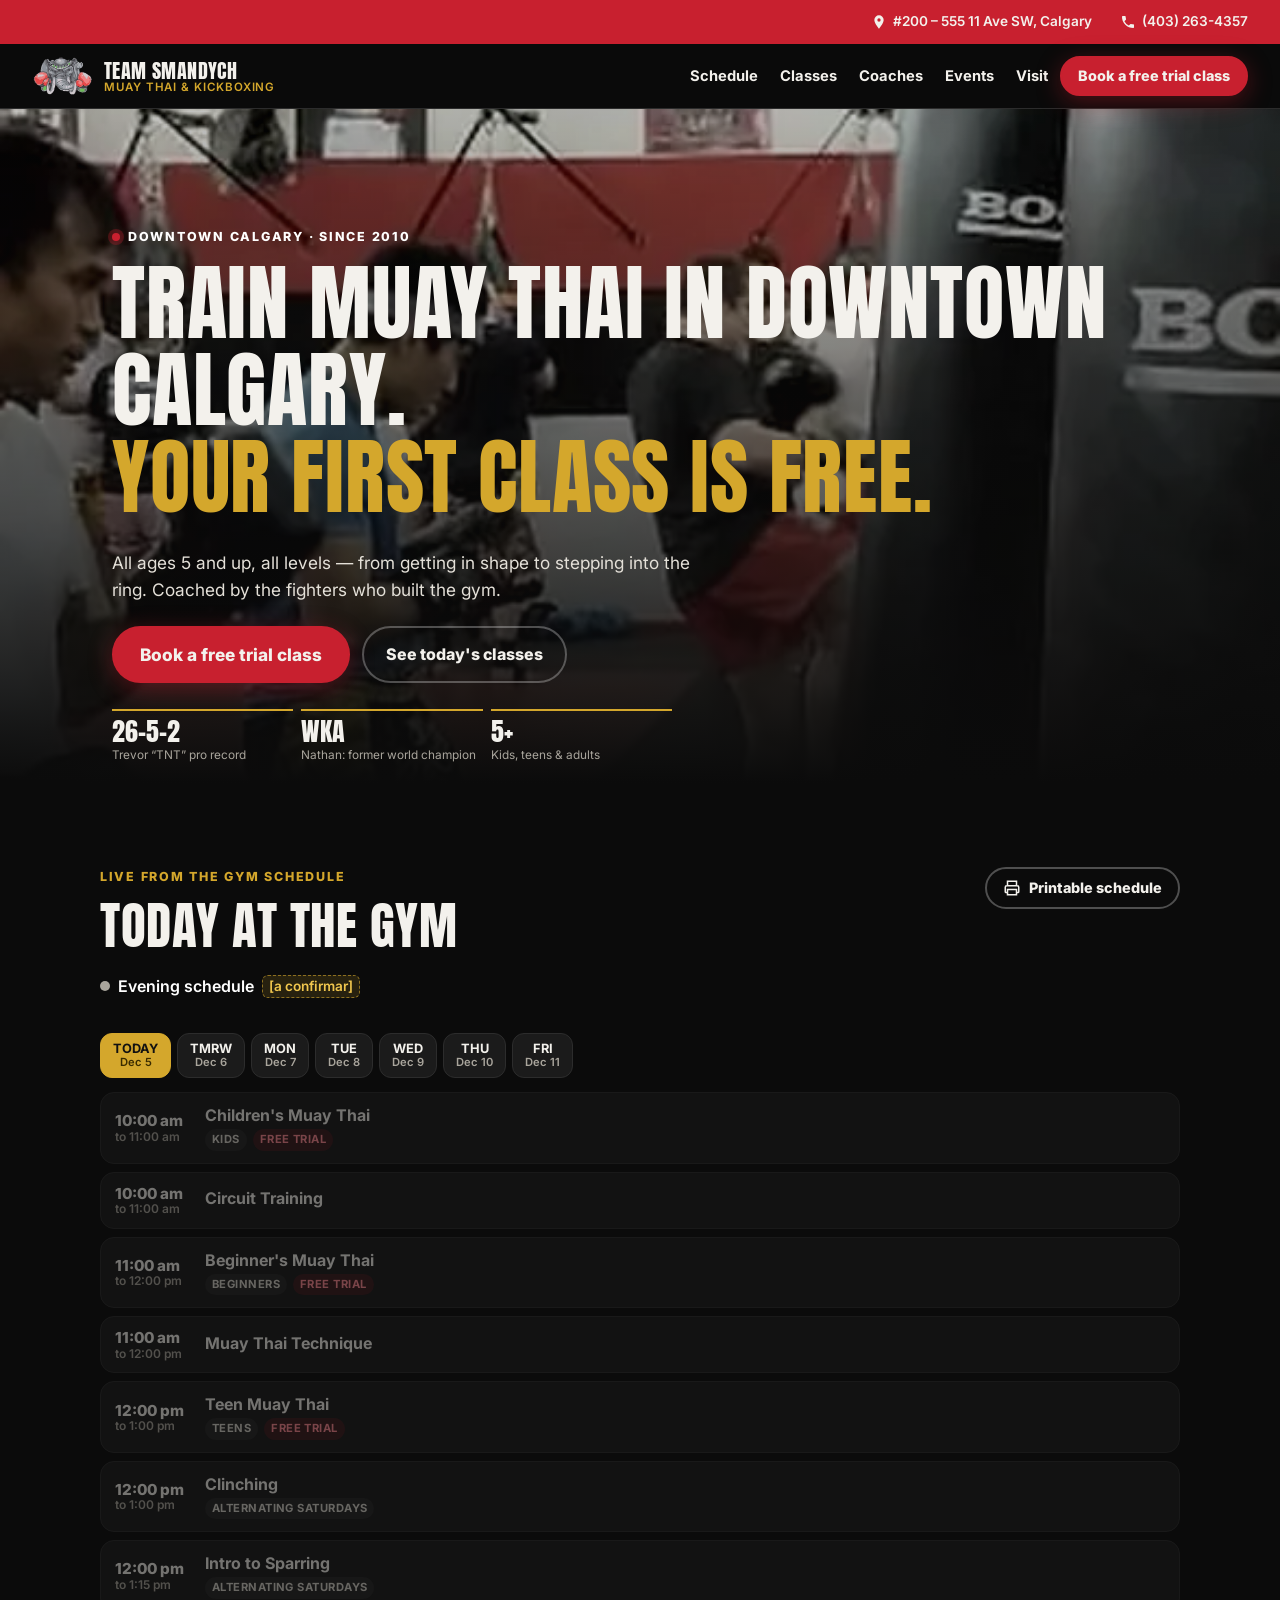
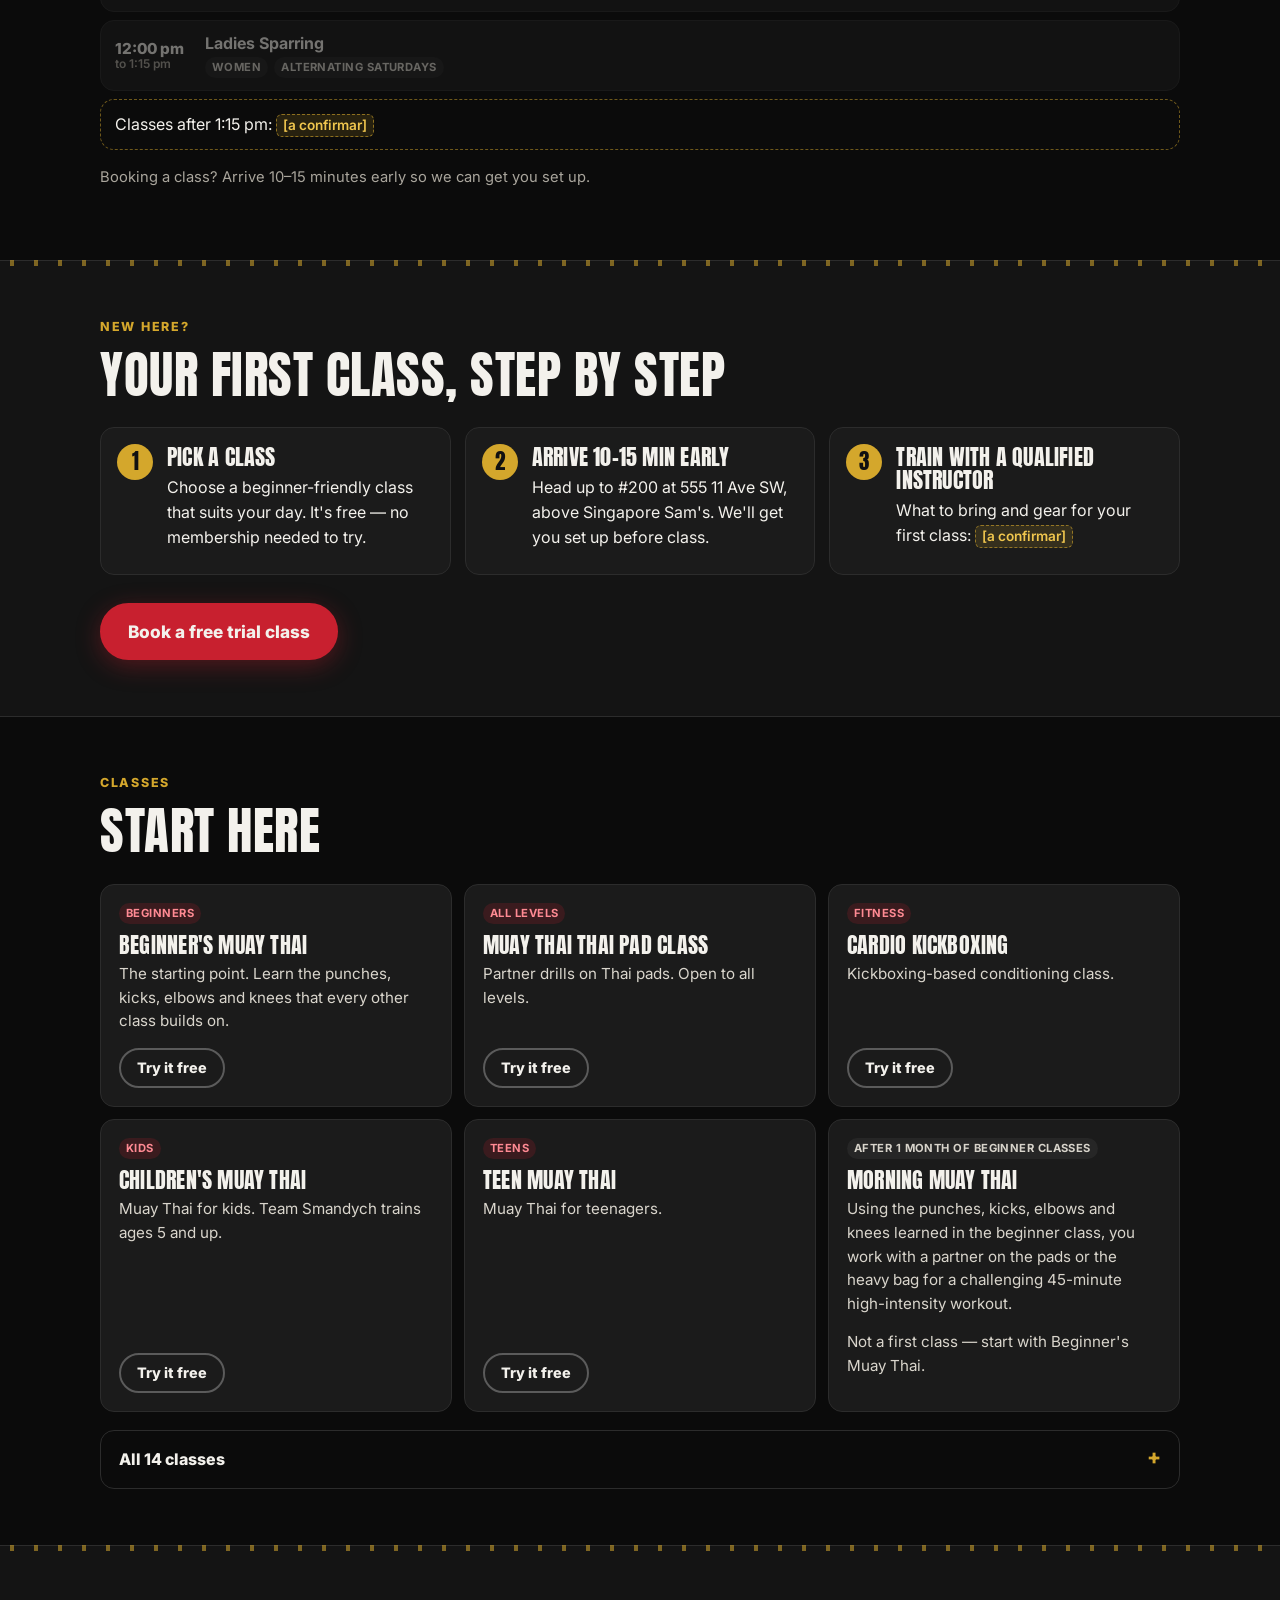
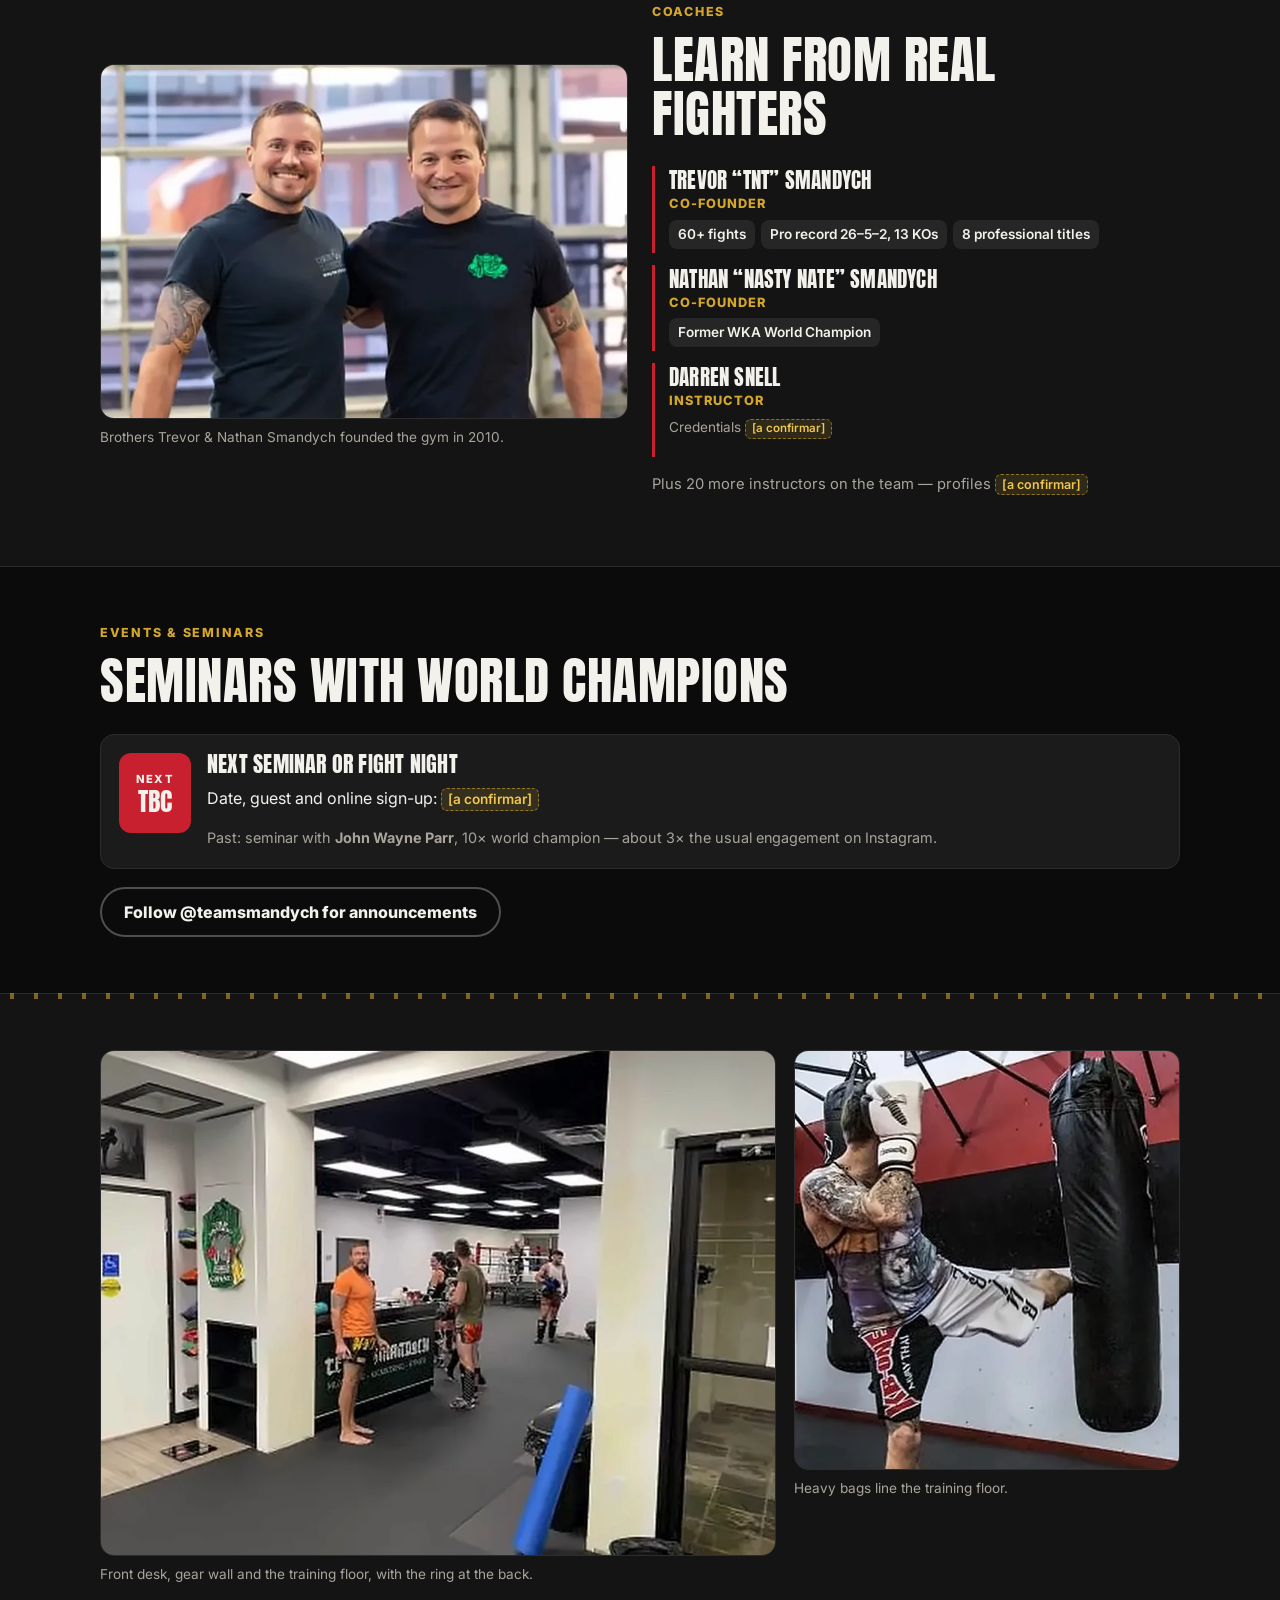
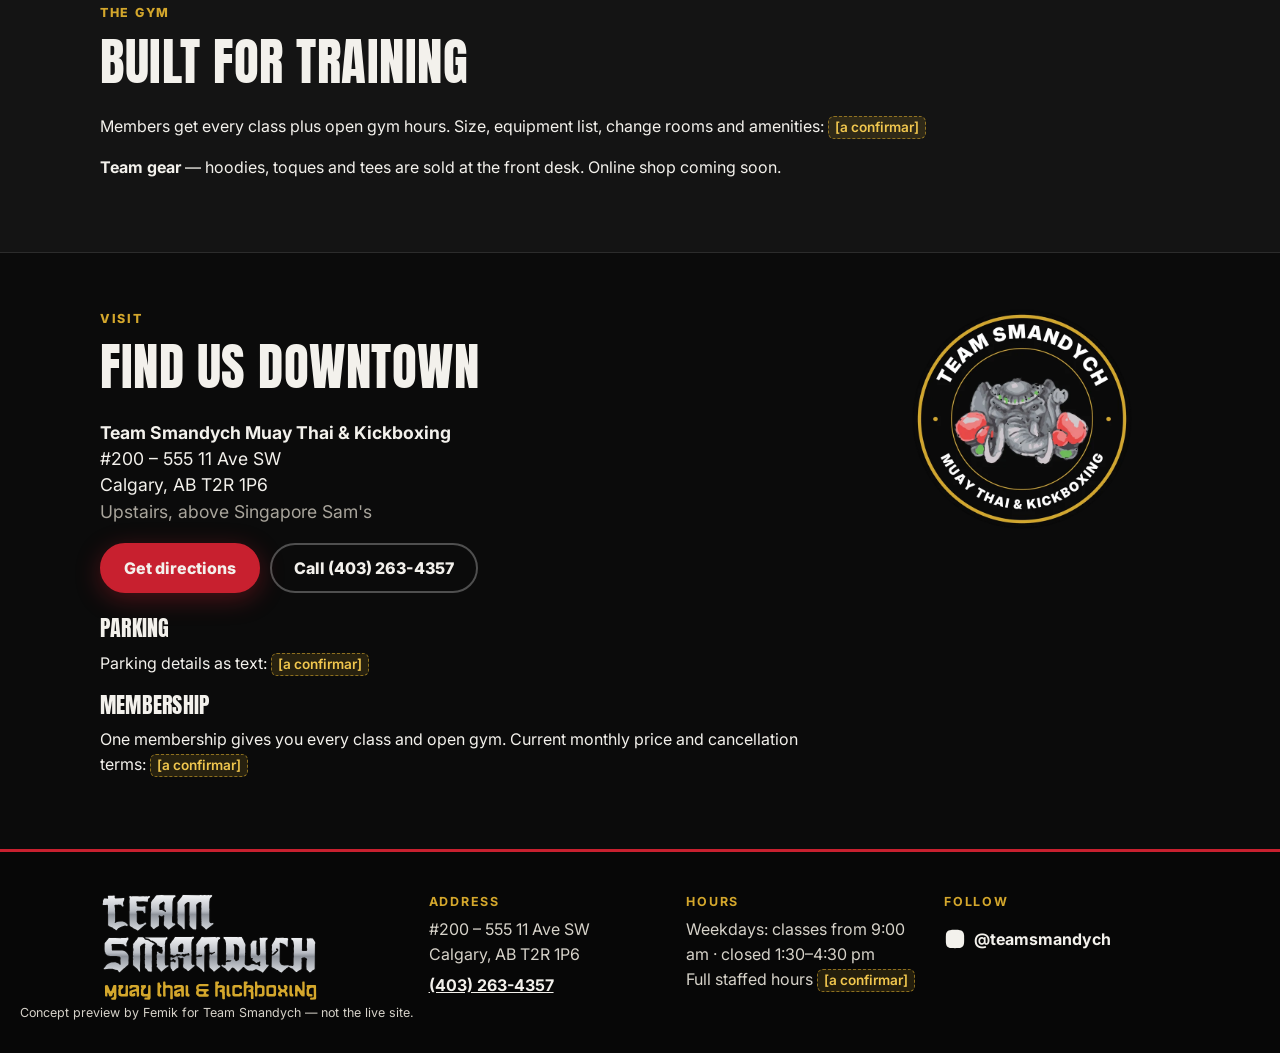
==== index.html @ 584400e5 "Homepage preview: free-trial booking, live today/week schedule, printable week, brand kit Co-Authore" ====
<!DOCTYPE html>
<html lang="en">
<head>
  <meta charset="utf-8">
  <meta name="viewport" content="width=device-width, initial-scale=1, viewport-fit=cover">
  <title>Team Smandych Muay Thai &amp; Kickboxing · Downtown Calgary · Free trial class</title>
  <meta name="description" content="Muay Thai and kickboxing in downtown Calgary since 2010. All ages 5+ and all levels. Book a free trial class.">
  <!-- Concept preview by Femik — keep out of search results until the gym approves it -->
  <meta name="robots" content="noindex, nofollow">
  <meta name="theme-color" content="#0b0b0b">
  <link rel="icon" href="favicon.ico" sizes="any">
  <link rel="icon" type="image/png" sizes="32x32" href="assets/img/favicon-32.png">
  <link rel="apple-touch-icon" href="assets/img/apple-touch-icon.png">
  <link rel="preconnect" href="https://fonts.googleapis.com">
  <link rel="preconnect" href="https://fonts.gstatic.com" crossorigin>
  <link href="https://fonts.googleapis.com/css2?family=Anton&family=Inter:wght@400;600;800&display=swap" rel="stylesheet">
  <link rel="stylesheet" href="assets/css/styles.css">
</head>
<body>
  <a class="skip" href="#main">Skip to content</a>

  <!-- Contact strip: address + tap-to-call on every page -->
  <div class="strip">
    <a class="strip__item" id="stripAddress" href="#" target="_blank" rel="noopener">
      <svg aria-hidden="true" viewBox="0 0 24 24"><path d="M12 2a7 7 0 0 0-7 7c0 5 7 13 7 13s7-8 7-13a7 7 0 0 0-7-7zm0 9.5A2.5 2.5 0 1 1 12 6.5a2.5 2.5 0 0 1 0 5z"/></svg>
      <span>#200 – 555 11 Ave SW, Calgary</span>
    </a>
    <a class="strip__item strip__phone" data-tel href="tel:+14032634357">
      <svg aria-hidden="true" viewBox="0 0 24 24"><path d="M6.6 10.8a15.1 15.1 0 0 0 6.6 6.6l2.2-2.2a1 1 0 0 1 1-.25 11.4 11.4 0 0 0 3.6.57 1 1 0 0 1 1 1V20a1 1 0 0 1-1 1A17 17 0 0 1 3 4a1 1 0 0 1 1-1h3.5a1 1 0 0 1 1 1c0 1.25.2 2.45.57 3.57a1 1 0 0 1-.25 1z"/></svg>
      <span>(403) 263-4357</span>
    </a>
  </div>

  <header class="header" id="top">
    <a class="brand" href="#top" aria-label="Team Smandych home">
      <img src="assets/img/emblem.webp" width="120" height="85" alt="">
      <span class="brand__text"><b>Team Smandych</b><small>Muay Thai &amp; Kickboxing</small></span>
    </a>
    <nav class="nav" aria-label="Main">
      <a href="#today">Schedule</a>
      <a href="#classes">Classes</a>
      <a href="#coaches">Coaches</a>
      <a href="#events">Events</a>
      <a href="#visit">Visit</a>
    </nav>
    <button class="btn btn--red btn--sm header__cta" type="button" data-book>Book a free trial class</button>
  </header>

  <main id="main">
    <!-- HERO -->
    <section class="hero">
      <img class="hero__bg" src="assets/img/class-bag-work.webp" alt="" aria-hidden="true">
      <div class="hero__inner">
        <p class="eyebrow"><span class="dot"></span> Downtown Calgary · Since 2010</p>
        <h1>Train Muay Thai in downtown Calgary.<br><em>Your first class is free.</em></h1>
        <p class="hero__lead">All ages 5 and up, all levels — from getting in shape to stepping into the ring.
          Coached by the fighters who built the gym.</p>
        <div class="hero__ctas">
          <button class="btn btn--red btn--lg" type="button" data-book>Book a free trial class</button>
          <a class="btn btn--ghost" href="#today">See today's classes</a>
        </div>
        <ul class="proof">
          <li><b>26–5–2</b><span>Trevor “TNT” pro record</span></li>
          <li><b>WKA</b><span>Nathan: former world champion</span></li>
          <li><b>5+</b><span>Kids, teens &amp; adults</span></li>
        </ul>
      </div>
    </section>

    <!-- TODAY / WEEK SCHEDULE -->
    <section class="section" id="today" aria-labelledby="todayTitle">
      <div class="wrap">
        <div class="sched__head">
          <div>
            <p class="eyebrow eyebrow--gold">Live from the gym schedule</p>
            <h2 id="todayTitle">Today at the gym</h2>
            <p class="status" id="gymStatus" aria-live="polite"></p>
          </div>
          <button class="btn btn--ghost btn--sm print-btn" type="button" id="printBtn">
            <svg aria-hidden="true" viewBox="0 0 24 24"><path d="M6 9V3h12v6M6 18H4a1 1 0 0 1-1-1v-6a2 2 0 0 1 2-2h14a2 2 0 0 1 2 2v6a1 1 0 0 1-1 1h-2M6 14h12v7H6z" fill="none" stroke="currentColor" stroke-width="2"/></svg>
            Printable schedule
          </button>
        </div>

        <div class="tabs" role="tablist" aria-label="Day" id="dayTabs"></div>
        <ol class="slots" id="slots" aria-live="polite"></ol>
        <p class="note">Booking a class? Arrive 10–15 minutes early so we can get you set up.</p>
      </div>
    </section>

    <!-- FIRST CLASS -->
    <section class="section section--dark" id="first-class" aria-labelledby="fcTitle">
      <div class="wrap">
        <p class="eyebrow eyebrow--gold">New here?</p>
        <h2 id="fcTitle">Your first class, step by step</h2>
        <ol class="steps">
          <li><span class="steps__n">1</span><h3>Pick a class</h3>
            <p>Choose a beginner-friendly class that suits your day. It's free — no membership needed to try.</p></li>
          <li><span class="steps__n">2</span><h3>Arrive 10–15 min early</h3>
            <p>Head up to #200 at 555 11 Ave SW, above Singapore Sam's. We'll get you set up before class.</p></li>
          <li><span class="steps__n">3</span><h3>Train with a qualified instructor</h3>
            <p>What to bring and gear for your first class: <span class="tbc">[a confirmar]</span></p></li>
        </ol>
        <button class="btn btn--red btn--lg" type="button" data-book>Book a free trial class</button>
      </div>
    </section>

    <!-- CLASSES -->
    <section class="section" id="classes" aria-labelledby="clTitle">
      <div class="wrap">
        <p class="eyebrow eyebrow--gold">Classes</p>
        <h2 id="clTitle">Start here</h2>
        <div class="cards" id="startCards"></div>
        <details class="all-classes">
          <summary>All 14 classes</summary>
          <ul id="allClasses"></ul>
          <p class="note">Full description for each class — who it's for, level, what to bring and who teaches it: <span class="tbc">[a confirmar]</span></p>
        </details>
      </div>
    </section>

    <!-- COACHES -->
    <section class="section section--dark" id="coaches" aria-labelledby="coTitle">
      <div class="wrap coaches">
        <figure class="coaches__photo">
          <img src="assets/img/owners-trevor-nathan.webp" width="888" height="596" loading="lazy"
               alt="Trevor and Nathan Smandych, founders of Team Smandych, at the gym">
          <figcaption>Brothers Trevor &amp; Nathan Smandych founded the gym in 2010.</figcaption>
        </figure>
        <div>
          <p class="eyebrow eyebrow--gold">Coaches</p>
          <h2 id="coTitle">Learn from real fighters</h2>
          <div id="coachList" class="coach-list"></div>
          <p class="note">Plus 20 more instructors on the team — profiles <span class="tbc">[a confirmar]</span></p>
        </div>
      </div>
    </section>

    <!-- EVENTS -->
    <section class="section" id="events" aria-labelledby="evTitle">
      <div class="wrap">
        <p class="eyebrow eyebrow--gold">Events &amp; seminars</p>
        <h2 id="evTitle">Seminars with world champions</h2>
        <div class="event">
          <div class="event__date"><span>Next</span><b>TBC</b></div>
          <div>
            <h3>Next seminar or fight night</h3>
            <p>Date, guest and online sign-up: <span class="tbc">[a confirmar]</span></p>
            <p class="event__past">Past: seminar with <b>John Wayne Parr</b>, 10× world champion — about 3× the usual engagement on Instagram.</p>
          </div>
        </div>
        <a class="btn btn--ghost" data-ig href="https://www.instagram.com/teamsmandych/" target="_blank" rel="noopener">Follow @teamsmandych for announcements</a>
      </div>
    </section>

    <!-- FACILITY -->
    <section class="section section--dark" id="facility" aria-labelledby="faTitle">
      <div class="wrap facility">
        <figure>
          <img src="assets/img/facility-front-desk.webp" width="892" height="668" loading="lazy"
               alt="Team Smandych front desk with gym gear on the wall and the training floor and ring behind">
          <figcaption>Front desk, gear wall and the training floor, with the ring at the back.</figcaption>
        </figure>
        <figure>
          <img src="assets/img/class-roundhouse-kick.webp" width="592" height="1016" loading="lazy"
               alt="Fighter throwing a roundhouse kick on a heavy bag">
          <figcaption>Heavy bags line the training floor.</figcaption>
        </figure>
        <div class="facility__text">
          <p class="eyebrow eyebrow--gold">The gym</p>
          <h2 id="faTitle">Built for training</h2>
          <p>Members get every class plus open gym hours. Size, equipment list, change rooms and amenities: <span class="tbc">[a confirmar]</span></p>
          <p><b>Team gear</b> — hoodies, toques and tees are sold at the front desk. Online shop coming soon.</p>
        </div>
      </div>
    </section>

    <!-- VISIT -->
    <section class="section" id="visit" aria-labelledby="viTitle">
      <div class="wrap visit">
        <div>
          <p class="eyebrow eyebrow--gold">Visit</p>
          <h2 id="viTitle">Find us downtown</h2>
          <address>
            <b>Team Smandych Muay Thai &amp; Kickboxing</b><br>
            #200 – 555 11 Ave SW<br>Calgary, AB T2R 1P6<br>
            <span class="muted">Upstairs, above Singapore Sam's</span>
          </address>
          <div class="visit__actions">
            <a class="btn btn--red" id="dirBtn" href="#" target="_blank" rel="noopener">Get directions</a>
            <a class="btn btn--ghost" data-tel href="tel:+14032634357">Call (403) 263-4357</a>
          </div>
          <h3>Parking</h3>
          <p>Parking details as text: <span class="tbc">[a confirmar]</span></p>
          <h3>Membership</h3>
          <p>One membership gives you every class and open gym. Current monthly price and cancellation terms: <span class="tbc">[a confirmar]</span></p>
        </div>
        <img class="visit__badge" src="assets/img/badge.webp" width="300" height="300" loading="lazy" alt="Team Smandych elephant badge">
      </div>
    </section>
  </main>

  <footer class="footer">
    <div class="wrap footer__grid">
      <div>
        <img src="assets/img/wordmark-silver.svg" class="footer__wm" width="300" height="173" alt="Team Smandych Muay Thai & Kickboxing">
      </div>
      <div>
        <h4>Address</h4>
        <p>#200 – 555 11 Ave SW<br>Calgary, AB T2R 1P6</p>
        <a data-tel href="tel:+14032634357">(403) 263-4357</a>
      </div>
      <div>
        <h4>Hours</h4>
        <p id="footHours">Weekdays: classes from 9:00 am · closed 1:30–4:30 pm<br>Full staffed hours <span class="tbc">[a confirmar]</span></p>
      </div>
      <div>
        <h4>Follow</h4>
        <a class="social" data-ig href="https://www.instagram.com/teamsmandych/" target="_blank" rel="noopener" aria-label="Team Smandych on Instagram">
          <svg aria-hidden="true" viewBox="0 0 24 24"><path d="M12 7a5 5 0 1 0 0 10 5 5 0 0 0 0-10zm0 8.2a3.2 3.2 0 1 1 0-6.4 3.2 3.2 0 0 1 0 6.4zM17.3 5.5a1.2 1.2 0 1 0 0 2.4 1.2 1.2 0 0 0 0-2.4zM12 2c-2.7 0-3.1 0-4.1.1-4.4.2-5.7 2.6-5.8 5.8C2 8.9 2 9.3 2 12s0 3.1.1 4.1c.2 3.2 1.5 5.6 5.8 5.8 1 .1 1.4.1 4.1.1s3.1 0 4.1-.1c3.2-.2 5.6-1.5 5.8-5.8.1-1 .1-1.4.1-4.1s0-3.1-.1-4.1c-.2-3.2-1.5-5.6-5.8-5.8C15.1 2 14.7 2 12 2z"/></svg>
          @teamsmandych
        </a>
      </div>
    </div>
    <p class="footer__legal wrap">Concept preview by Femik for Team Smandych — not the live site.</p>
  </footer>

  <!-- Sticky mobile CTA -->
  <div class="dock" id="dock">
    <a class="dock__call" data-tel href="tel:+14032634357" aria-label="Call Team Smandych">
      <svg aria-hidden="true" viewBox="0 0 24 24"><path d="M6.6 10.8a15.1 15.1 0 0 0 6.6 6.6l2.2-2.2a1 1 0 0 1 1-.25 11.4 11.4 0 0 0 3.6.57 1 1 0 0 1 1 1V20a1 1 0 0 1-1 1A17 17 0 0 1 3 4a1 1 0 0 1 1-1h3.5a1 1 0 0 1 1 1c0 1.25.2 2.45.57 3.57a1 1 0 0 1-.25 1z"/></svg>
    </a>
    <button class="btn btn--red dock__book" type="button" data-book>Book a free trial class</button>
  </div>

  <!-- Booking sheet -->
  <div class="sheet" id="sheet" hidden>
    <div class="sheet__backdrop" data-close></div>
    <div class="sheet__panel" role="dialog" aria-modal="true" aria-labelledby="sheetTitle">
      <div class="sheet__top">
        <ol class="progress" aria-hidden="true"><li></li><li></li><li></li></ol>
        <button class="sheet__x" type="button" data-close aria-label="Close">×</button>
      </div>

      <div class="step" data-step="1">
        <h2 id="sheetTitle">Pick your free class</h2>
        <p class="muted">Beginner-friendly classes in the next 7 days.</p>
        <div id="pickList" class="pick"></div>
      </div>

      <form class="step" data-step="2" id="bookForm" novalidate hidden>
        <h2>Your details</h2>
        <p class="chosen" id="chosen1"></p>
        <label>Name<input name="name" autocomplete="name" required></label>
        <label>Email<input name="email" type="email" autocomplete="email" required></label>
        <label>Phone<input name="phone" type="tel" autocomplete="tel" required></label>
        <fieldset>
          <legend>Who's training?</legend>
          <label class="chip"><input type="radio" name="who" value="Adult" checked><span>Adult</span></label>
          <label class="chip"><input type="radio" name="who" value="Teen"><span>Teen</span></label>
          <label class="chip"><input type="radio" name="who" value="Child (5+)"><span>Child 5+</span></label>
        </fieldset>
        <fieldset>
          <legend>Experience</legend>
          <label class="chip"><input type="radio" name="exp" value="None" checked><span>None</span></label>
          <label class="chip"><input type="radio" name="exp" value="Some"><span>Some</span></label>
          <label class="chip"><input type="radio" name="exp" value="Competitive"><span>Competitive</span></label>
        </fieldset>
        <p class="form-error" id="formError" role="alert"></p>
        <div class="step__nav">
          <button class="btn btn--ghost" type="button" data-back>Back</button>
          <button class="btn btn--red" type="submit">Continue</button>
        </div>
      </form>

      <div class="step" data-step="3" hidden>
        <h2>Almost there</h2>
        <p class="chosen" id="chosen2"></p>
        <a class="btn btn--red btn--block" id="sendReq" href="#">Send my free-class request</a>
        <a class="btn btn--ghost btn--block" data-tel href="tel:+14032634357">Or call (403) 263-4357</a>
        <p class="muted small" id="mbNote">Mindbody booking link: <span class="tbc">[a confirmar]</span></p>
        <h3>What happens next</h3>
        <ol class="next">
          <li>The gym confirms your spot by email or phone.</li>
          <li>Arrive 10–15 minutes before class.</li>
          <li>We'll get you set up — your first class is on us.</li>
        </ol>
        <div class="step__nav"><button class="btn btn--ghost" type="button" data-back>Back</button></div>
      </div>
    </div>
  </div>

  <!-- Print-only week -->
  <section class="print-week" id="printWeek" aria-hidden="true"></section>

  <script src="assets/js/data.js"></script>
  <script src="assets/js/app.js"></script>
</body>
</html>
---- assets/css/styles.css ----
/* Team Smandych — mobile-first styles. Black, red, gold. */
:root{
  --black:#0b0b0b; --ink:#141414; --card:#1b1b1b; --line:#2c2c2c;
  --red:#c8202f; --red-hi:#e23a48; --gold:#d4a72c; --gold-hi:#f0c64e;
  --text:#f3f1ec; --muted:#a9a59c;
  --display:"Anton", Impact, "Arial Narrow", sans-serif;
  --body:"Inter", system-ui, -apple-system, "Segoe UI", Roboto, sans-serif;
  --r:14px; --dock:76px;
}
*{box-sizing:border-box}
html{scroll-behavior:smooth;-webkit-text-size-adjust:100%}
body{margin:0;background:var(--black);color:var(--text);font:16px/1.55 var(--body);padding-bottom:calc(var(--dock) + env(safe-area-inset-bottom))}
img{max-width:100%;height:auto;display:block}
a{color:inherit}
h1,h2,h3{font-family:var(--display);font-weight:400;letter-spacing:.01em;line-height:1.05;margin:0 0 .5em;text-transform:uppercase}
h2{font-size:clamp(2rem,8vw,3.2rem)}
h3{font-size:1.35rem}
p{margin:0 0 1em}
.skip{position:absolute;left:-999px}.skip:focus{left:8px;top:8px;z-index:99;background:#fff;color:#000;padding:8px}
.wrap{max-width:1120px;margin:0 auto;padding:0 20px}
.muted{color:var(--muted)} .small{font-size:.85rem}
.tbc{display:inline-block;background:rgba(212,167,44,.14);color:var(--gold-hi);border:1px dashed rgba(212,167,44,.6);border-radius:6px;padding:0 6px;font-size:.85em;font-weight:600;white-space:nowrap}
.note{color:var(--muted);font-size:.92rem;margin-top:1rem}
:focus-visible{outline:3px solid var(--gold);outline-offset:3px}

/* Buttons */
.btn{display:inline-flex;align-items:center;justify-content:center;gap:8px;font:800 1rem/1 var(--body);text-decoration:none;border-radius:999px;padding:15px 22px;border:2px solid transparent;cursor:pointer;min-height:48px;transition:transform .12s,background .2s;color:var(--text);background:none}
.btn:active{transform:scale(.97)}
.btn--red{background:var(--red);border-color:var(--red);box-shadow:0 6px 24px rgba(200,32,47,.35)}
.btn--red:hover{background:var(--red-hi)}
.btn--ghost{border-color:rgba(255,255,255,.28)}
.btn--ghost:hover{border-color:var(--gold)}
.btn--sm{padding:10px 16px;min-height:40px;font-size:.9rem}
.btn--lg{padding:18px 26px;font-size:1.08rem}
.btn--block{display:flex;width:100%;margin-bottom:10px}
.btn svg{width:18px;height:18px}

/* Contact strip */
.strip{display:flex;justify-content:space-between;gap:12px;background:var(--red);font-size:.85rem;font-weight:600;padding:8px 16px}
.strip__item{display:flex;align-items:center;gap:6px;text-decoration:none;min-height:28px}
.strip__item svg{width:16px;height:16px;fill:currentColor;flex:none}
.strip__item span{white-space:nowrap;overflow:hidden;text-overflow:ellipsis}
.strip__phone{flex:none}

/* Header */
.header{position:sticky;top:0;z-index:30;display:flex;align-items:center;gap:12px;padding:8px 16px;background:rgba(11,11,11,.92);backdrop-filter:blur(10px);border-bottom:1px solid var(--line)}
.brand{display:flex;align-items:center;gap:10px;text-decoration:none;margin-right:auto}
.brand img{width:62px;height:auto}
.brand__text{display:flex;flex-direction:column;line-height:1.05}
.brand__text b{font-family:var(--display);font-weight:400;font-size:1.25rem;text-transform:uppercase;letter-spacing:.02em}
.brand__text small{color:var(--gold);font-size:.72rem;font-weight:600;text-transform:uppercase;letter-spacing:.08em}
.nav{display:none}
.header__cta{display:none}

/* Hero */
.hero{position:relative;overflow:hidden;min-height:78svh;display:flex;align-items:flex-end}
.hero__bg{position:absolute;inset:0;width:100%;height:100%;object-fit:cover;object-position:50% 35%;filter:grayscale(.25) contrast(1.05)}
.hero::after{content:"";position:absolute;inset:0;background:linear-gradient(180deg,rgba(11,11,11,.25) 0%,rgba(11,11,11,.55) 40%,var(--black) 96%)}
.hero__inner{position:relative;z-index:1;padding:40px 20px 32px;max-width:1120px;margin:0 auto;width:100%}
.hero h1{font-size:clamp(2.5rem,11.5vw,5.2rem);margin-bottom:.35em}
.hero h1 em{font-style:normal;color:var(--gold)}
.hero__lead{font-size:1.08rem;max-width:34em;color:#e4e0d8}
.hero__ctas{display:flex;flex-wrap:wrap;gap:12px;margin:22px 0 26px}
.hero__ctas .btn--lg{flex:1 1 100%}
.eyebrow{display:flex;align-items:center;gap:8px;font-size:.78rem;font-weight:800;letter-spacing:.14em;text-transform:uppercase;margin:0 0 12px;color:#fff}
.eyebrow--gold{color:var(--gold)}
.dot{width:8px;height:8px;border-radius:50%;background:var(--red);box-shadow:0 0 0 4px rgba(200,32,47,.3)}
.proof{list-style:none;padding:0;margin:0;display:grid;grid-template-columns:repeat(3,1fr);gap:8px}
.proof li{border-top:2px solid var(--gold);padding-top:8px}
.proof b{display:block;font-family:var(--display);font-weight:400;font-size:1.6rem;line-height:1}
.proof span{font-size:.74rem;color:var(--muted);line-height:1.25;display:block;margin-top:4px}

/* Sections */
.section{padding:56px 0;position:relative}
.section--dark{background:var(--ink);border-top:1px solid var(--line);border-bottom:1px solid var(--line)}
/* thin Thai-inspired gold rule */
.section--dark::before{content:"";position:absolute;left:0;right:0;top:-1px;height:6px;background:repeating-linear-gradient(90deg,transparent 0 10px,var(--gold) 10px 14px,transparent 14px 24px);opacity:.55}

/* Schedule */
.sched__head{display:flex;justify-content:space-between;align-items:flex-start;gap:12px;flex-wrap:wrap}
.status{font-weight:600;color:#fff;display:flex;align-items:center;gap:8px;margin-top:-4px}
.status i{width:10px;height:10px;border-radius:50%;background:#3ccf6e;box-shadow:0 0 0 4px rgba(60,207,110,.2);flex:none}
.status.is-closed i{background:var(--muted);box-shadow:none}
.print-btn svg{width:18px;height:18px}
.tabs{display:flex;gap:6px;overflow-x:auto;scrollbar-width:none;margin:18px -20px 14px;padding:0 20px;scroll-snap-type:x mandatory}
.tabs::-webkit-scrollbar{display:none}
.tab{flex:none;scroll-snap-align:start;border:1px solid var(--line);background:var(--card);color:var(--text);border-radius:12px;padding:8px 12px;min-width:58px;font:700 .8rem/1.15 var(--body);text-transform:uppercase;cursor:pointer;text-align:center}
.tab small{display:block;font-weight:600;color:var(--muted);font-size:.7rem;text-transform:none}
.tab[aria-selected="true"]{background:var(--gold);color:#111;border-color:var(--gold)}
.tab[aria-selected="true"] small{color:#3a2c00}
.slots{list-style:none;margin:0;padding:0;display:grid;gap:8px}
.slot{display:grid;grid-template-columns:78px 1fr auto;gap:12px;align-items:center;background:var(--card);border:1px solid var(--line);border-radius:var(--r);padding:12px 14px}
.slot__time{font-weight:800;font-size:.95rem;line-height:1.15}
.slot__time small{display:block;color:var(--muted);font-weight:600;font-size:.75rem}
.slot__name{font-weight:700;line-height:1.25}
.slot__meta{display:flex;flex-wrap:wrap;gap:6px;margin-top:4px}
.tag{font-size:.7rem;font-weight:700;text-transform:uppercase;letter-spacing:.04em;padding:2px 7px;border-radius:999px;background:#262626;color:#d8d4cb}
.tag--free{background:rgba(200,32,47,.18);color:#ff8a93}
.tag--now{background:#3ccf6e;color:#062}
.slot .btn{padding:9px 14px;min-height:40px;font-size:.82rem}
.slot.is-past{opacity:.45}
.slot.is-now{border-color:#3ccf6e}
.slot--closed{background:transparent;border-style:dashed;color:var(--muted)}
.slot--open{background:#151515}
.slot--tbc{background:transparent;border-style:dashed;border-color:rgba(212,167,44,.5);grid-template-columns:1fr}

/* Steps */
.steps{list-style:none;padding:0;margin:8px 0 28px;display:grid;gap:14px}
.steps li{background:var(--card);border:1px solid var(--line);border-radius:var(--r);padding:18px 18px 8px 66px;position:relative}
.steps__n{position:absolute;left:16px;top:16px;width:36px;height:36px;border-radius:50%;background:var(--gold);color:#111;font:400 1.3rem/36px var(--display);text-align:center}
.steps h3{margin-bottom:.3em}

/* Class cards */
.cards{display:grid;gap:12px}
.card{background:var(--card);border:1px solid var(--line);border-radius:var(--r);padding:18px;display:flex;flex-direction:column}
.card h3{margin-bottom:.25em}
.card .tag{align-self:flex-start;margin-bottom:10px}
.card p{color:#d9d5cc;font-size:.95rem}
.card .btn{margin-top:auto;align-self:flex-start}
.all-classes{margin-top:18px;border:1px solid var(--line);border-radius:var(--r);padding:4px 18px}
.all-classes summary{cursor:pointer;font-weight:800;padding:12px 0;list-style:none}
.all-classes summary::after{content:"+";float:right;color:var(--gold);font-size:1.3rem;line-height:1}
.all-classes[open] summary::after{content:"–"}
.all-classes ul{columns:1;padding-left:18px;margin:0 0 6px}
.all-classes li{padding:3px 0}
.all-classes li .tag{margin-left:6px}

/* Coaches */
.coaches{display:grid;gap:24px}
.coaches__photo{margin:0}
.coaches__photo img,.facility img{border-radius:var(--r);border:1px solid var(--line)}
figcaption{color:var(--muted);font-size:.85rem;margin-top:8px}
.coach-list{display:grid;gap:12px}
.coach{border-left:3px solid var(--red);padding:4px 0 4px 14px}
.coach h3{margin:0;font-size:1.3rem}
.coach .role{color:var(--gold);font-size:.8rem;font-weight:800;text-transform:uppercase;letter-spacing:.08em;margin:2px 0 6px}
.coach ul{margin:0;padding:0;list-style:none;display:flex;flex-wrap:wrap;gap:6px}
.coach li{background:#262626;border-radius:8px;padding:4px 9px;font-size:.85rem;font-weight:600}

/* Event */
.event{display:flex;gap:16px;background:var(--card);border:1px solid var(--line);border-radius:var(--r);padding:18px;margin-bottom:18px}
.event__date{flex:none;width:72px;height:80px;border-radius:12px;background:var(--red);display:flex;flex-direction:column;align-items:center;justify-content:center;text-transform:uppercase}
.event__date span{font-size:.7rem;font-weight:800;letter-spacing:.1em}
.event__date b{font:400 1.6rem/1 var(--display)}
.event__past{color:var(--muted);font-size:.9rem;margin:0}

/* Facility */
.facility{display:grid;gap:18px}
.facility figure{margin:0}
.facility figure:nth-child(2) img{max-height:420px;width:100%;object-fit:cover}

/* Visit */
.visit{display:grid;gap:24px;align-items:start}
address{font-style:normal;font-size:1.1rem;line-height:1.5;margin-bottom:18px}
.visit__actions{display:flex;flex-wrap:wrap;gap:10px;margin-bottom:24px}
.visit h3{margin-top:18px}
.visit__badge{width:220px;justify-self:center;border-radius:50%}

/* Footer */
.footer{background:#070707;border-top:3px solid var(--red);padding:40px 0 24px}
.footer__grid{display:grid;gap:22px}
.footer__wm{width:220px}
.footer h4{margin:0 0 6px;color:var(--gold);font-size:.78rem;text-transform:uppercase;letter-spacing:.14em}
.footer p{margin:0 0 6px;color:#d6d2c9}
.footer a{font-weight:700}
.social{display:inline-flex;align-items:center;gap:8px;text-decoration:none;min-height:44px}
.social svg{width:22px;height:22px;fill:currentColor}
.footer__legal{color:#6f6b64;font-size:.78rem;margin-top:26px}

/* Dock (sticky mobile CTA) */
.dock{position:fixed;left:0;right:0;bottom:0;z-index:40;display:flex;gap:10px;padding:10px 12px calc(10px + env(safe-area-inset-bottom));background:rgba(11,11,11,.94);backdrop-filter:blur(10px);border-top:1px solid var(--line)}
.dock__book{flex:1;font-size:1.02rem}
.dock__call{flex:none;width:56px;border-radius:50%;border:2px solid var(--gold);display:flex;align-items:center;justify-content:center;color:var(--gold)}
.dock__call svg{width:24px;height:24px;fill:currentColor}

/* Booking sheet */
.sheet{position:fixed;inset:0;z-index:60}
.sheet[hidden]{display:none}
.sheet__backdrop{position:absolute;inset:0;background:rgba(0,0,0,.7)}
.sheet__panel{position:absolute;left:0;right:0;bottom:0;max-height:92svh;overflow:auto;background:#121212;border-top:3px solid var(--gold);border-radius:22px 22px 0 0;padding:14px 20px calc(24px + env(safe-area-inset-bottom));animation:up .25s ease-out}
@keyframes up{from{transform:translateY(40px);opacity:0}to{transform:none;opacity:1}}
.sheet__top{display:flex;align-items:center;justify-content:space-between;margin-bottom:12px}
.sheet__x{background:#222;border:0;color:#fff;width:40px;height:40px;border-radius:50%;font-size:1.6rem;line-height:1;cursor:pointer}
.progress{display:flex;gap:6px;list-style:none;margin:0;padding:0}
.progress li{width:36px;height:5px;border-radius:5px;background:#333}
.progress li.on{background:var(--gold)}
.step h2{font-size:2rem}
.pick{display:grid;gap:14px;margin-top:10px}
.pick h4{margin:0 0 6px;font-size:.78rem;letter-spacing:.12em;text-transform:uppercase;color:var(--gold)}
.pick button{display:flex;width:100%;justify-content:space-between;align-items:center;gap:10px;text-align:left;background:var(--card);border:1px solid var(--line);color:var(--text);border-radius:12px;padding:13px 14px;margin-bottom:6px;font:600 .95rem/1.25 var(--body);cursor:pointer;min-height:52px}
.pick button:hover,.pick button:focus-visible{border-color:var(--gold)}
.pick button b{font-weight:800}
.pick button span:last-child{color:var(--muted);font-size:.85rem;white-space:nowrap}
.chosen{background:rgba(212,167,44,.12);border:1px solid rgba(212,167,44,.4);border-radius:12px;padding:10px 12px;font-weight:700}
form label{display:block;font-weight:700;font-size:.9rem;margin:12px 0}
form input:not([type=radio]){display:block;width:100%;margin-top:6px;font:16px var(--body);padding:13px 14px;border-radius:10px;border:1px solid #3a3a3a;background:#0d0d0d;color:#fff}
form input:focus{border-color:var(--gold);outline:none}
fieldset{border:0;padding:0;margin:14px 0 4px}
legend{font-weight:700;font-size:.9rem;margin-bottom:8px}
.chip{display:inline-block !important;margin:0 6px 6px 0 !important}
.chip input{position:absolute;opacity:0}
.chip span{display:inline-block;padding:9px 14px;border-radius:999px;border:1px solid #3a3a3a;font-weight:700}
.chip input:checked+span{background:var(--gold);color:#111;border-color:var(--gold)}
.chip input:focus-visible+span{outline:3px solid var(--gold);outline-offset:2px}
.form-error{color:#ff8a93;font-weight:700;min-height:1.2em;margin:8px 0}
.step__nav{display:flex;justify-content:space-between;gap:10px;margin-top:14px}
.next{padding-left:20px;color:#d6d2c9}
body.sheet-open{overflow:hidden}

/* Print-only week */
.print-week{display:none}

/* ≥ 720px */
@media (min-width:720px){
  .strip{justify-content:flex-end;gap:28px;padding:8px 32px}
  .header{padding:10px 32px}
  .hero__inner{padding:80px 32px 48px}
  .hero__ctas .btn--lg{flex:0 0 auto}
  .proof{max-width:560px}
  .cards{grid-template-columns:repeat(2,1fr)}
  .all-classes ul{columns:2}
  .coaches{grid-template-columns:1fr 1fr;align-items:center}
  .facility{grid-template-columns:1.4fr .8fr}
  .facility__text{grid-column:1/-1}
  .visit{grid-template-columns:1.4fr .6fr}
  .footer__grid{grid-template-columns:1.3fr 1fr 1fr 1fr}
  .sheet__panel{left:50%;right:auto;bottom:50%;transform:translate(-50%,50%);width:min(520px,94vw);border-radius:22px;animation:none}
  .steps{grid-template-columns:repeat(3,1fr)}
}
@media (min-width:1000px){
  body{padding-bottom:0}
  .dock{display:none}
  .nav{display:flex;gap:22px}
  .nav a{text-decoration:none;font-weight:700;font-size:.92rem}
  .nav a:hover{color:var(--gold)}
  .header__cta{display:inline-flex}
  .cards{grid-template-columns:repeat(3,1fr)}
}

/* Print: show the full week as a clean table */
@media print{
  @page{size:landscape;margin:12mm}
  body{background:#fff;color:#000;padding:0}
  body > *:not(.print-week){display:none !important}
  .print-week{display:block !important;font:10pt/1.3 Arial,sans-serif}
  .print-week h1{font:700 18pt Arial,sans-serif;text-transform:none;margin:0 0 2mm}
  .print-week p{margin:0 0 4mm}
  .print-week table{width:100%;border-collapse:collapse;table-layout:fixed}
  .print-week th{background:#000;color:#fff;padding:2mm;-webkit-print-color-adjust:exact;print-color-adjust:exact}
  .print-week td{border:1px solid #999;vertical-align:top;padding:1.5mm}
  .print-week td div{margin-bottom:2mm}
  .print-week td b{display:block}
}
@media (prefers-reduced-motion:reduce){*{animation:none!important;transition:none!important;scroll-behavior:auto!important}}
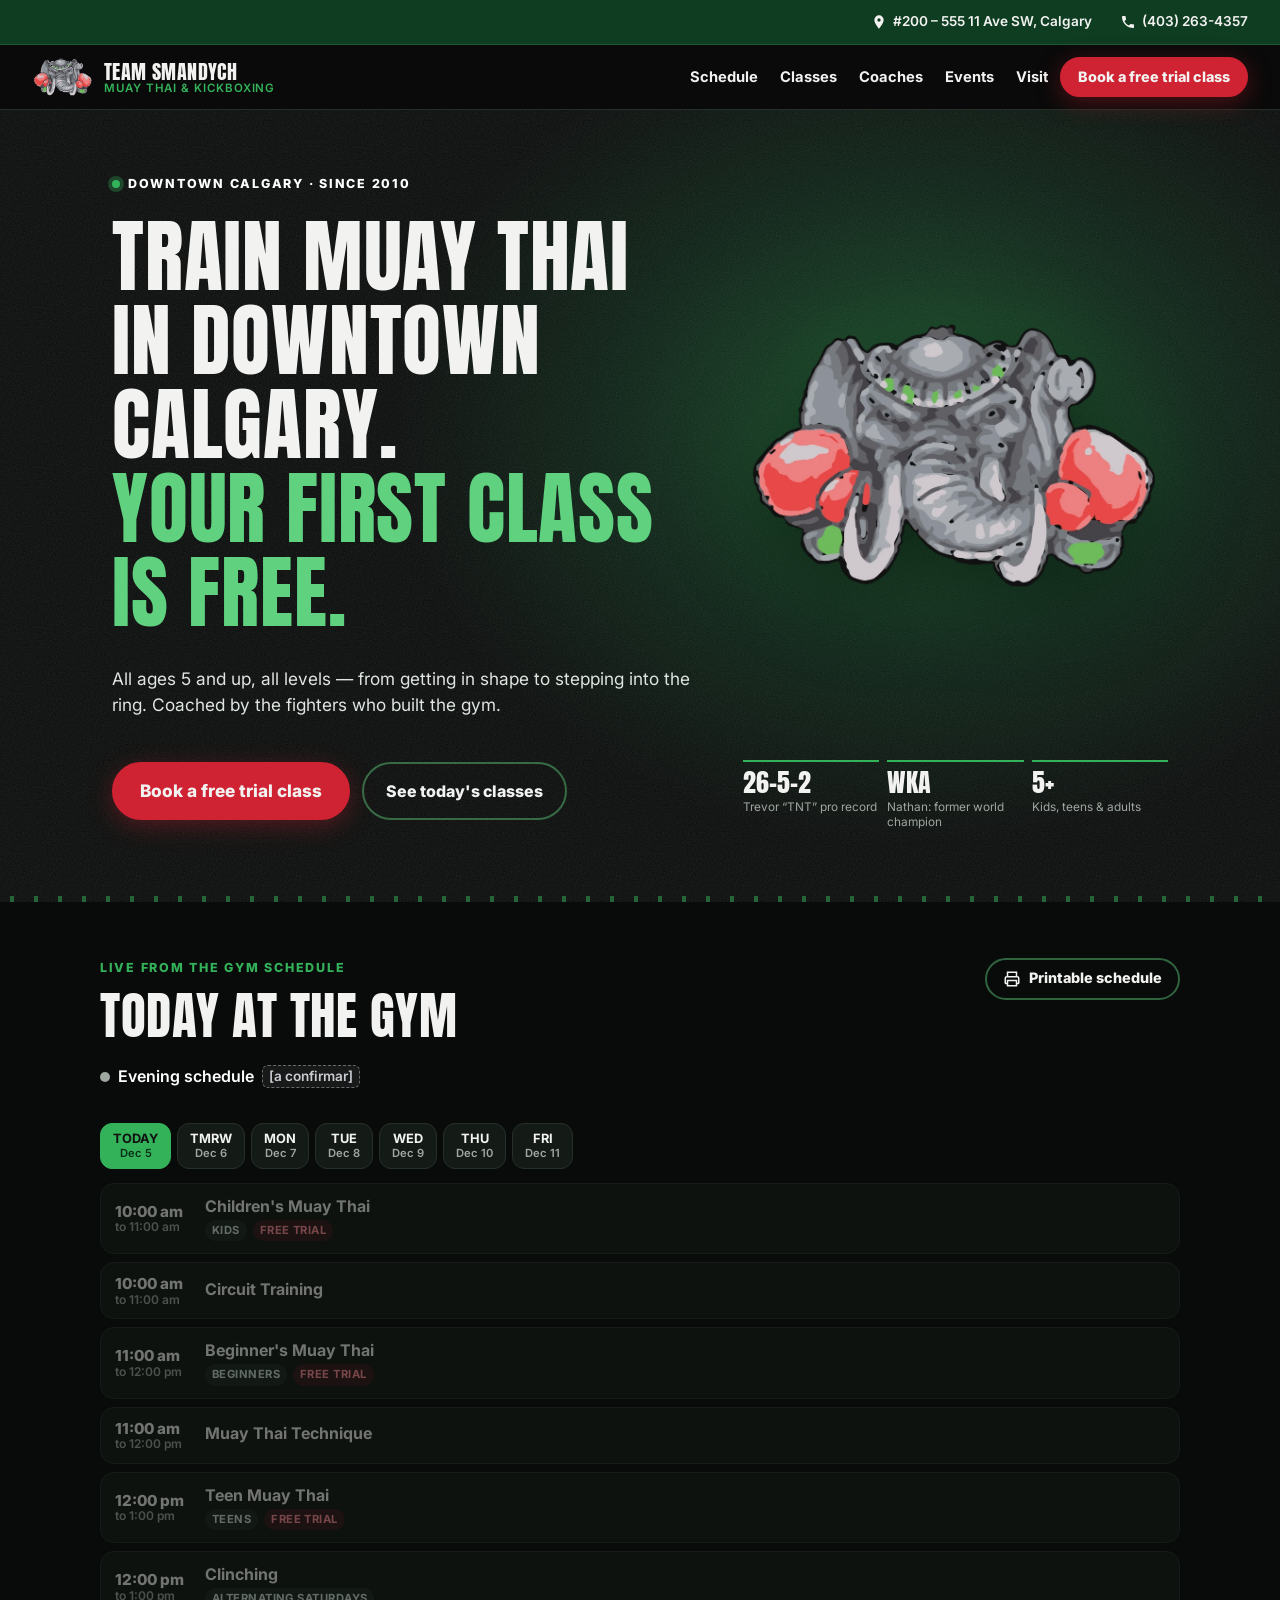
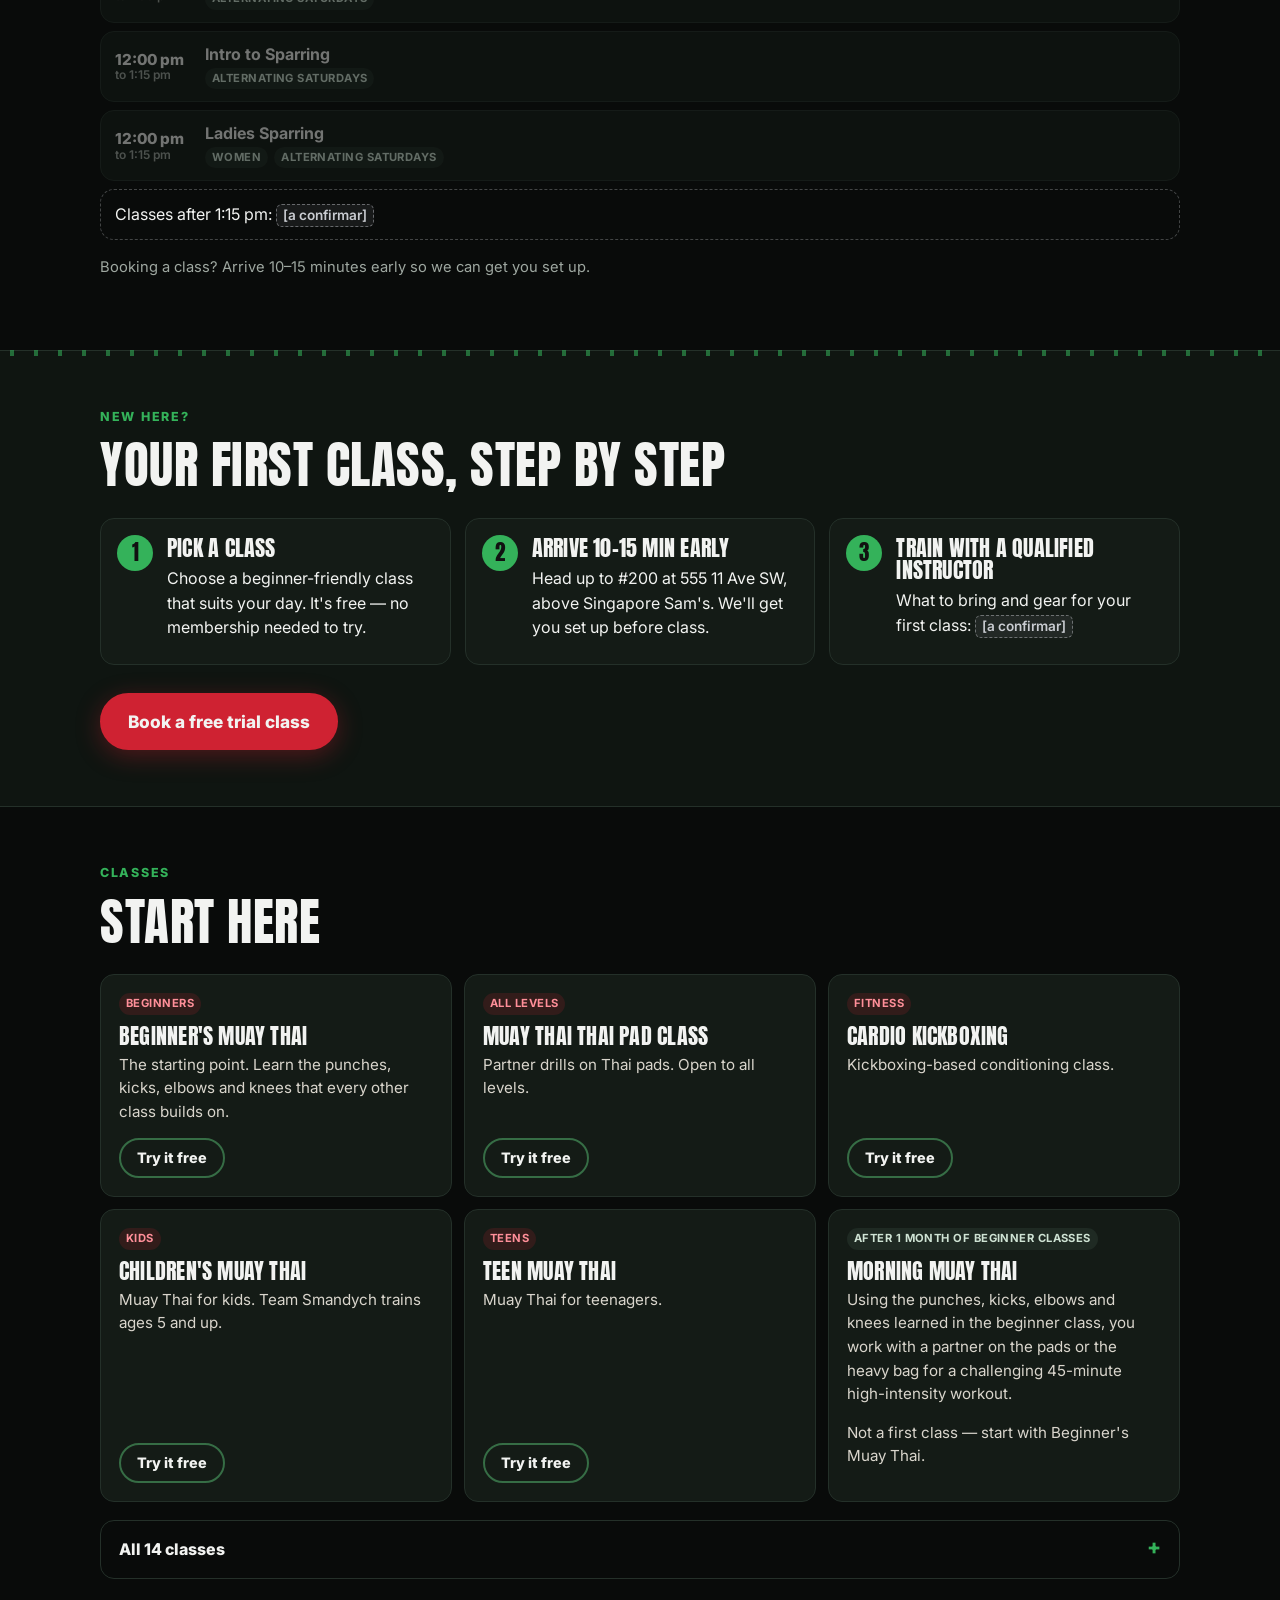
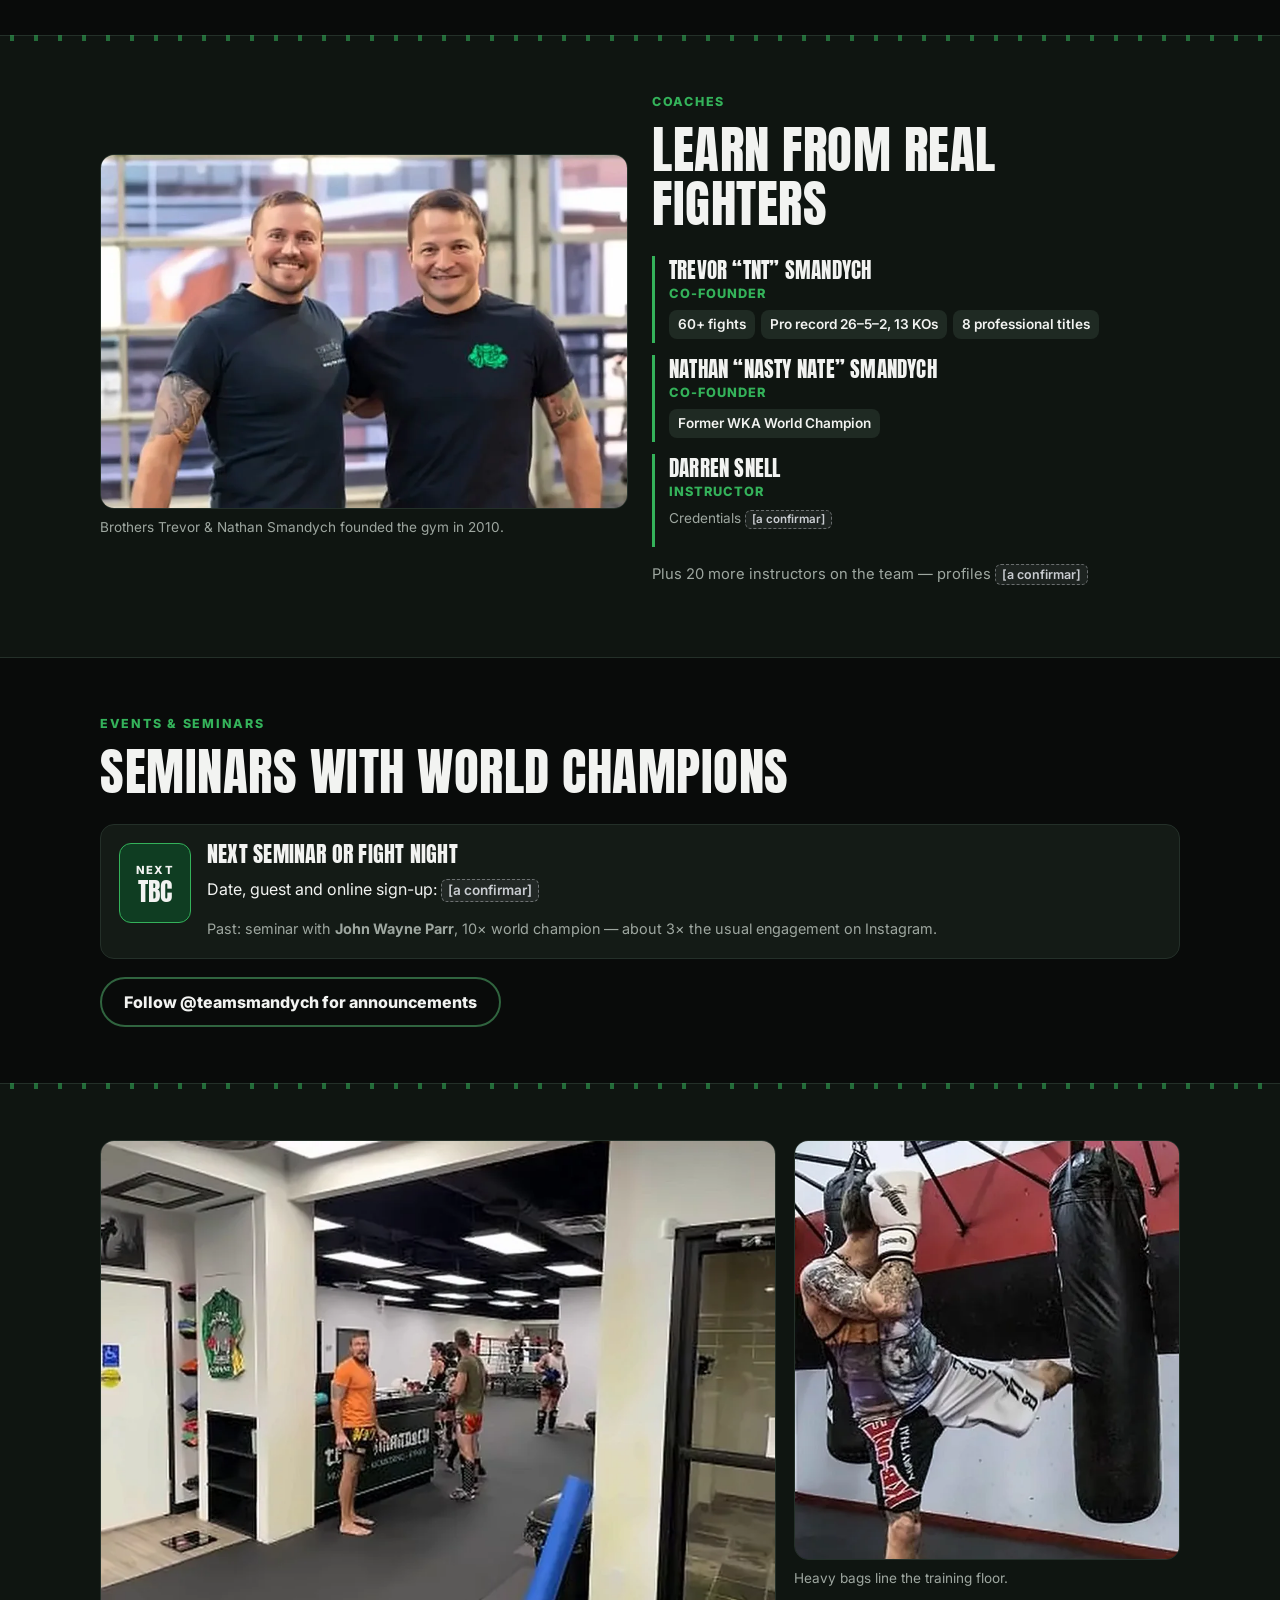
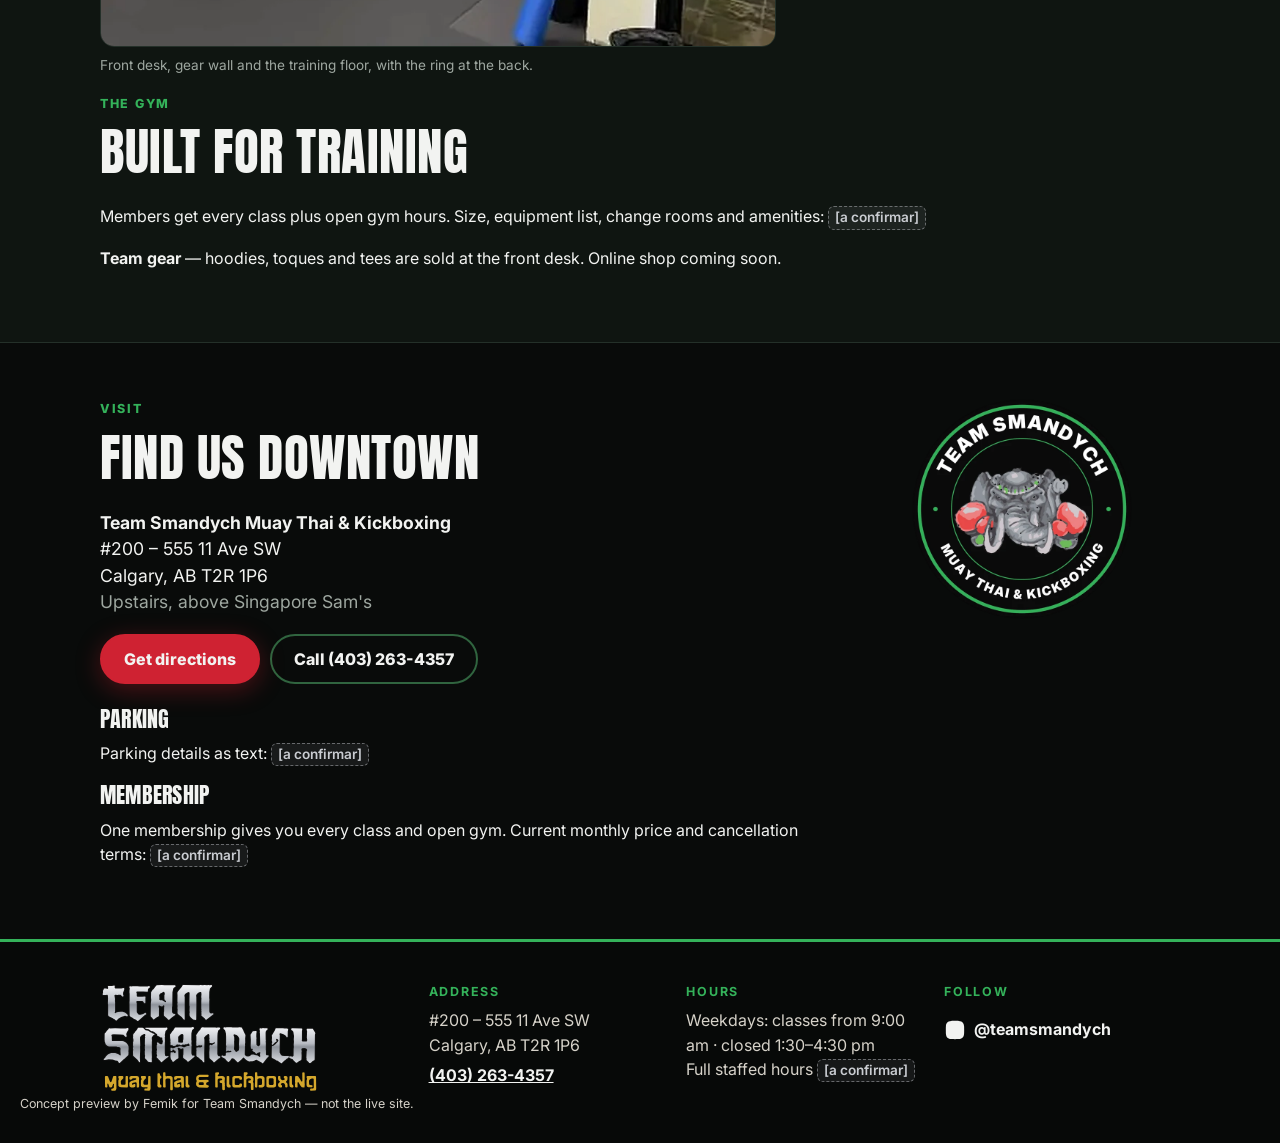
==== commit f285019b: "Palette: brand green + glove red with clear roles; hero uses crisp vector emblem instead of low-res " ====
--- a/index.html
+++ b/index.html
@@ -7,7 +7,7 @@
   <meta name="description" content="Muay Thai and kickboxing in downtown Calgary since 2010. All ages 5+ and all levels. Book a free trial class.">
   <!-- Concept preview by Femik — keep out of search results until the gym approves it -->
   <meta name="robots" content="noindex, nofollow">
-  <meta name="theme-color" content="#0b0b0b">
+  <meta name="theme-color" content="#0f3d22">
   <link rel="icon" href="favicon.ico" sizes="any">
   <link rel="icon" type="image/png" sizes="32x32" href="assets/img/favicon-32.png">
   <link rel="apple-touch-icon" href="assets/img/apple-touch-icon.png">
@@ -49,8 +49,9 @@
   <main id="main">
     <!-- HERO -->
     <section class="hero">
-      <img class="hero__bg" src="assets/img/class-bag-work.webp" alt="" aria-hidden="true">
       <div class="hero__inner">
+        <img class="hero__emblem" src="assets/img/emblem-hero.webp" width="900" height="638"
+             alt="Team Smandych elephant with Muay Thai gloves and mongkol">
         <p class="eyebrow"><span class="dot"></span> Downtown Calgary · Since 2010</p>
         <h1>Train Muay Thai in downtown Calgary.<br><em>Your first class is free.</em></h1>
         <p class="hero__lead">All ages 5 and up, all levels — from getting in shape to stepping into the ring.
@@ -72,7 +73,7 @@
       <div class="wrap">
         <div class="sched__head">
           <div>
-            <p class="eyebrow eyebrow--gold">Live from the gym schedule</p>
+            <p class="eyebrow eyebrow--green">Live from the gym schedule</p>
             <h2 id="todayTitle">Today at the gym</h2>
             <p class="status" id="gymStatus" aria-live="polite"></p>
           </div>
@@ -91,7 +92,7 @@
     <!-- FIRST CLASS -->
     <section class="section section--dark" id="first-class" aria-labelledby="fcTitle">
       <div class="wrap">
-        <p class="eyebrow eyebrow--gold">New here?</p>
+        <p class="eyebrow eyebrow--green">New here?</p>
         <h2 id="fcTitle">Your first class, step by step</h2>
         <ol class="steps">
           <li><span class="steps__n">1</span><h3>Pick a class</h3>
@@ -108,7 +109,7 @@
     <!-- CLASSES -->
     <section class="section" id="classes" aria-labelledby="clTitle">
       <div class="wrap">
-        <p class="eyebrow eyebrow--gold">Classes</p>
+        <p class="eyebrow eyebrow--green">Classes</p>
         <h2 id="clTitle">Start here</h2>
         <div class="cards" id="startCards"></div>
         <details class="all-classes">
@@ -128,7 +129,7 @@
           <figcaption>Brothers Trevor &amp; Nathan Smandych founded the gym in 2010.</figcaption>
         </figure>
         <div>
-          <p class="eyebrow eyebrow--gold">Coaches</p>
+          <p class="eyebrow eyebrow--green">Coaches</p>
           <h2 id="coTitle">Learn from real fighters</h2>
           <div id="coachList" class="coach-list"></div>
           <p class="note">Plus 20 more instructors on the team — profiles <span class="tbc">[a confirmar]</span></p>
@@ -139,7 +140,7 @@
     <!-- EVENTS -->
     <section class="section" id="events" aria-labelledby="evTitle">
       <div class="wrap">
-        <p class="eyebrow eyebrow--gold">Events &amp; seminars</p>
+        <p class="eyebrow eyebrow--green">Events &amp; seminars</p>
         <h2 id="evTitle">Seminars with world champions</h2>
         <div class="event">
           <div class="event__date"><span>Next</span><b>TBC</b></div>
@@ -167,7 +168,7 @@
           <figcaption>Heavy bags line the training floor.</figcaption>
         </figure>
         <div class="facility__text">
-          <p class="eyebrow eyebrow--gold">The gym</p>
+          <p class="eyebrow eyebrow--green">The gym</p>
           <h2 id="faTitle">Built for training</h2>
           <p>Members get every class plus open gym hours. Size, equipment list, change rooms and amenities: <span class="tbc">[a confirmar]</span></p>
           <p><b>Team gear</b> — hoodies, toques and tees are sold at the front desk. Online shop coming soon.</p>
@@ -179,7 +180,7 @@
     <section class="section" id="visit" aria-labelledby="viTitle">
       <div class="wrap visit">
         <div>
-          <p class="eyebrow eyebrow--gold">Visit</p>
+          <p class="eyebrow eyebrow--green">Visit</p>
           <h2 id="viTitle">Find us downtown</h2>
           <address>
             <b>Team Smandych Muay Thai &amp; Kickboxing</b><br>
--- a/assets/css/styles.css
+++ b/assets/css/styles.css
@@ -1,8 +1,12 @@
-/* Team Smandych — mobile-first styles. Black, red, gold. */
+/* Team Smandych — mobile-first styles. Black, brand green, glove red. */
 :root{
-  --black:#0b0b0b; --ink:#141414; --card:#1b1b1b; --line:#2c2c2c;
-  --red:#c8202f; --red-hi:#e23a48; --gold:#d4a72c; --gold-hi:#f0c64e;
-  --text:#f3f1ec; --muted:#a9a59c;
+  /* Colour roles: red = action (book, call) · green = brand & information
+     (labels, status, tabs, accents) · silver = secondary text. Never red+green side by side at full strength. */
+  --black:#090b0a; --ink:#0f1511; --card:#141b16; --line:#243029;
+  --red:#cf2232; --red-hi:#e43a49;
+  --green:#34b25a; --green-hi:#5fd17f; --green-deep:#0f3d22;
+  --silver:#c9ccd1;
+  --text:#f2f3f1; --muted:#9ea7a0;
   --display:"Anton", Impact, "Arial Narrow", sans-serif;
   --body:"Inter", system-ui, -apple-system, "Segoe UI", Roboto, sans-serif;
   --r:14px; --dock:76px;
@@ -19,9 +23,9 @@
 .skip{position:absolute;left:-999px}.skip:focus{left:8px;top:8px;z-index:99;background:#fff;color:#000;padding:8px}
 .wrap{max-width:1120px;margin:0 auto;padding:0 20px}
 .muted{color:var(--muted)} .small{font-size:.85rem}
-.tbc{display:inline-block;background:rgba(212,167,44,.14);color:var(--gold-hi);border:1px dashed rgba(212,167,44,.6);border-radius:6px;padding:0 6px;font-size:.85em;font-weight:600;white-space:nowrap}
+.tbc{display:inline-block;background:rgba(201,204,209,.08);color:var(--silver);border:1px dashed rgba(201,204,209,.45);border-radius:6px;padding:0 6px;font-size:.85em;font-weight:600;white-space:nowrap}
 .note{color:var(--muted);font-size:.92rem;margin-top:1rem}
-:focus-visible{outline:3px solid var(--gold);outline-offset:3px}
+:focus-visible{outline:3px solid var(--green);outline-offset:3px}
 
 /* Buttons */
 .btn{display:inline-flex;align-items:center;justify-content:center;gap:8px;font:800 1rem/1 var(--body);text-decoration:none;border-radius:999px;padding:15px 22px;border:2px solid transparent;cursor:pointer;min-height:48px;transition:transform .12s,background .2s;color:var(--text);background:none}
@@ -29,14 +33,15 @@
 .btn--red{background:var(--red);border-color:var(--red);box-shadow:0 6px 24px rgba(200,32,47,.35)}
 .btn--red:hover{background:var(--red-hi)}
 .btn--ghost{border-color:rgba(255,255,255,.28)}
-.btn--ghost:hover{border-color:var(--gold)}
+.btn--ghost{border-color:rgba(95,209,127,.45)}
+.btn--ghost:hover{border-color:var(--green-hi);background:rgba(52,178,90,.08)}
 .btn--sm{padding:10px 16px;min-height:40px;font-size:.9rem}
 .btn--lg{padding:18px 26px;font-size:1.08rem}
 .btn--block{display:flex;width:100%;margin-bottom:10px}
 .btn svg{width:18px;height:18px}
 
 /* Contact strip */
-.strip{display:flex;justify-content:space-between;gap:12px;background:var(--red);font-size:.85rem;font-weight:600;padding:8px 16px}
+.strip{display:flex;justify-content:space-between;gap:12px;background:var(--green-deep);border-bottom:1px solid #1d5a33;font-size:.85rem;font-weight:600;padding:8px 16px}
 .strip__item{display:flex;align-items:center;gap:6px;text-decoration:none;min-height:28px}
 .strip__item svg{width:16px;height:16px;fill:currentColor;flex:none}
 .strip__item span{white-space:nowrap;overflow:hidden;text-overflow:ellipsis}
@@ -48,66 +53,72 @@
 .brand img{width:62px;height:auto}
 .brand__text{display:flex;flex-direction:column;line-height:1.05}
 .brand__text b{font-family:var(--display);font-weight:400;font-size:1.25rem;text-transform:uppercase;letter-spacing:.02em}
-.brand__text small{color:var(--gold);font-size:.72rem;font-weight:600;text-transform:uppercase;letter-spacing:.08em}
+.brand__text small{color:var(--green);font-size:.72rem;font-weight:600;text-transform:uppercase;letter-spacing:.08em}
 .nav{display:none}
 .header__cta{display:none}
 
-/* Hero */
-.hero{position:relative;overflow:hidden;min-height:78svh;display:flex;align-items:flex-end}
-.hero__bg{position:absolute;inset:0;width:100%;height:100%;object-fit:cover;object-position:50% 35%;filter:grayscale(.25) contrast(1.05)}
-.hero::after{content:"";position:absolute;inset:0;background:linear-gradient(180deg,rgba(11,11,11,.25) 0%,rgba(11,11,11,.55) 40%,var(--black) 96%)}
-.hero__inner{position:relative;z-index:1;padding:40px 20px 32px;max-width:1120px;margin:0 auto;width:100%}
-.hero h1{font-size:clamp(2.5rem,11.5vw,5.2rem);margin-bottom:.35em}
-.hero h1 em{font-style:normal;color:var(--gold)}
-.hero__lead{font-size:1.08rem;max-width:34em;color:#e4e0d8}
-.hero__ctas{display:flex;flex-wrap:wrap;gap:12px;margin:22px 0 26px}
+/* Hero — crisp vector emblem on the brand's green glow. Optional HD photo: add class hero--photo + <img class="hero__bg"> */
+.hero{position:relative;overflow:hidden;background:
+  radial-gradient(ellipse 80% 55% at 50% 22%,rgba(52,178,90,.42) 0%,rgba(15,61,34,.55) 38%,rgba(9,11,10,0) 72%),
+  var(--black)}
+.hero::before{content:"";position:absolute;inset:0;opacity:.18;pointer-events:none;
+  background-image:url("data:image/svg+xml,%3Csvg xmlns='http://www.w3.org/2000/svg' width='160' height='160'%3E%3Cfilter id='n'%3E%3CfeTurbulence type='fractalNoise' baseFrequency='.85' numOctaves='2' stitchTiles='stitch'/%3E%3CfeColorMatrix values='0 0 0 0 1 0 0 0 0 1 0 0 0 0 1 0 0 0 .55 0'/%3E%3C/filter%3E%3Crect width='160' height='160' filter='url(%23n)'/%3E%3C/svg%3E")}
+.hero::after{content:"";position:absolute;left:0;right:0;bottom:0;height:6px;background:repeating-linear-gradient(90deg,transparent 0 10px,var(--green) 10px 14px,transparent 14px 24px);opacity:.5}
+.hero__bg{display:none}
+.hero--photo .hero__bg{display:block;position:absolute;inset:0;width:100%;height:100%;object-fit:cover}
+.hero__inner{position:relative;z-index:1;padding:28px 20px 40px;max-width:1120px;margin:0 auto;width:100%;display:grid;gap:8px}
+.hero__emblem{width:min(78vw,340px);margin:0 auto -6px;filter:drop-shadow(0 18px 40px rgba(0,0,0,.6)) drop-shadow(0 0 30px rgba(52,178,90,.25))}
+.hero h1{font-size:clamp(2.5rem,11.5vw,5rem);margin-bottom:.3em}
+.hero h1 em{font-style:normal;color:var(--green-hi)}
+.hero__lead{font-size:1.08rem;max-width:34em;color:#dfe5e0}
+.hero__ctas{display:flex;flex-wrap:wrap;gap:12px;margin:18px 0 26px}
 .hero__ctas .btn--lg{flex:1 1 100%}
 .eyebrow{display:flex;align-items:center;gap:8px;font-size:.78rem;font-weight:800;letter-spacing:.14em;text-transform:uppercase;margin:0 0 12px;color:#fff}
-.eyebrow--gold{color:var(--gold)}
-.dot{width:8px;height:8px;border-radius:50%;background:var(--red);box-shadow:0 0 0 4px rgba(200,32,47,.3)}
+.eyebrow--green{color:var(--green)}
+.dot{width:8px;height:8px;border-radius:50%;background:var(--green);box-shadow:0 0 0 4px rgba(52,178,90,.3)}
 .proof{list-style:none;padding:0;margin:0;display:grid;grid-template-columns:repeat(3,1fr);gap:8px}
-.proof li{border-top:2px solid var(--gold);padding-top:8px}
+.proof li{border-top:2px solid var(--green);padding-top:8px}
 .proof b{display:block;font-family:var(--display);font-weight:400;font-size:1.6rem;line-height:1}
 .proof span{font-size:.74rem;color:var(--muted);line-height:1.25;display:block;margin-top:4px}
 
 /* Sections */
 .section{padding:56px 0;position:relative}
 .section--dark{background:var(--ink);border-top:1px solid var(--line);border-bottom:1px solid var(--line)}
-/* thin Thai-inspired gold rule */
-.section--dark::before{content:"";position:absolute;left:0;right:0;top:-1px;height:6px;background:repeating-linear-gradient(90deg,transparent 0 10px,var(--gold) 10px 14px,transparent 14px 24px);opacity:.55}
+/* thin Thai-inspired green rule */
+.section--dark::before{content:"";position:absolute;left:0;right:0;top:-1px;height:6px;background:repeating-linear-gradient(90deg,transparent 0 10px,var(--green) 10px 14px,transparent 14px 24px);opacity:.55}
 
 /* Schedule */
 .sched__head{display:flex;justify-content:space-between;align-items:flex-start;gap:12px;flex-wrap:wrap}
 .status{font-weight:600;color:#fff;display:flex;align-items:center;gap:8px;margin-top:-4px}
-.status i{width:10px;height:10px;border-radius:50%;background:#3ccf6e;box-shadow:0 0 0 4px rgba(60,207,110,.2);flex:none}
+.status i{width:10px;height:10px;border-radius:50%;background:var(--green);box-shadow:0 0 0 4px rgba(52,178,90,.22);flex:none}
 .status.is-closed i{background:var(--muted);box-shadow:none}
 .print-btn svg{width:18px;height:18px}
 .tabs{display:flex;gap:6px;overflow-x:auto;scrollbar-width:none;margin:18px -20px 14px;padding:0 20px;scroll-snap-type:x mandatory}
 .tabs::-webkit-scrollbar{display:none}
 .tab{flex:none;scroll-snap-align:start;border:1px solid var(--line);background:var(--card);color:var(--text);border-radius:12px;padding:8px 12px;min-width:58px;font:700 .8rem/1.15 var(--body);text-transform:uppercase;cursor:pointer;text-align:center}
 .tab small{display:block;font-weight:600;color:var(--muted);font-size:.7rem;text-transform:none}
-.tab[aria-selected="true"]{background:var(--gold);color:#111;border-color:var(--gold)}
-.tab[aria-selected="true"] small{color:#3a2c00}
+.tab[aria-selected="true"]{background:var(--green);color:#111;border-color:var(--green)}
+.tab[aria-selected="true"] small{color:#08311a}
 .slots{list-style:none;margin:0;padding:0;display:grid;gap:8px}
 .slot{display:grid;grid-template-columns:78px 1fr auto;gap:12px;align-items:center;background:var(--card);border:1px solid var(--line);border-radius:var(--r);padding:12px 14px}
 .slot__time{font-weight:800;font-size:.95rem;line-height:1.15}
 .slot__time small{display:block;color:var(--muted);font-weight:600;font-size:.75rem}
 .slot__name{font-weight:700;line-height:1.25}
 .slot__meta{display:flex;flex-wrap:wrap;gap:6px;margin-top:4px}
-.tag{font-size:.7rem;font-weight:700;text-transform:uppercase;letter-spacing:.04em;padding:2px 7px;border-radius:999px;background:#262626;color:#d8d4cb}
-.tag--free{background:rgba(200,32,47,.18);color:#ff8a93}
-.tag--now{background:#3ccf6e;color:#062}
+.tag{font-size:.7rem;font-weight:700;text-transform:uppercase;letter-spacing:.04em;padding:2px 7px;border-radius:999px;background:#1f2a23;color:#cfe3d4}
+.tag--free{background:rgba(207,34,50,.16);color:#ff8f99}
+.tag--now{background:var(--green);color:#04210f}
 .slot .btn{padding:9px 14px;min-height:40px;font-size:.82rem}
 .slot.is-past{opacity:.45}
-.slot.is-now{border-color:#3ccf6e}
+.slot.is-now{border-color:var(--green)}
 .slot--closed{background:transparent;border-style:dashed;color:var(--muted)}
 .slot--open{background:#151515}
-.slot--tbc{background:transparent;border-style:dashed;border-color:rgba(212,167,44,.5);grid-template-columns:1fr}
+.slot--tbc{background:transparent;border-style:dashed;border-color:rgba(201,204,209,.3);grid-template-columns:1fr}
 
 /* Steps */
 .steps{list-style:none;padding:0;margin:8px 0 28px;display:grid;gap:14px}
 .steps li{background:var(--card);border:1px solid var(--line);border-radius:var(--r);padding:18px 18px 8px 66px;position:relative}
-.steps__n{position:absolute;left:16px;top:16px;width:36px;height:36px;border-radius:50%;background:var(--gold);color:#111;font:400 1.3rem/36px var(--display);text-align:center}
+.steps__n{position:absolute;left:16px;top:16px;width:36px;height:36px;border-radius:50%;background:var(--green);color:#111;font:400 1.3rem/36px var(--display);text-align:center}
 .steps h3{margin-bottom:.3em}
 
 /* Class cards */
@@ -119,7 +130,7 @@
 .card .btn{margin-top:auto;align-self:flex-start}
 .all-classes{margin-top:18px;border:1px solid var(--line);border-radius:var(--r);padding:4px 18px}
 .all-classes summary{cursor:pointer;font-weight:800;padding:12px 0;list-style:none}
-.all-classes summary::after{content:"+";float:right;color:var(--gold);font-size:1.3rem;line-height:1}
+.all-classes summary::after{content:"+";float:right;color:var(--green);font-size:1.3rem;line-height:1}
 .all-classes[open] summary::after{content:"–"}
 .all-classes ul{columns:1;padding-left:18px;margin:0 0 6px}
 .all-classes li{padding:3px 0}
@@ -131,15 +142,15 @@
 .coaches__photo img,.facility img{border-radius:var(--r);border:1px solid var(--line)}
 figcaption{color:var(--muted);font-size:.85rem;margin-top:8px}
 .coach-list{display:grid;gap:12px}
-.coach{border-left:3px solid var(--red);padding:4px 0 4px 14px}
+.coach{border-left:3px solid var(--green);padding:4px 0 4px 14px}
 .coach h3{margin:0;font-size:1.3rem}
-.coach .role{color:var(--gold);font-size:.8rem;font-weight:800;text-transform:uppercase;letter-spacing:.08em;margin:2px 0 6px}
+.coach .role{color:var(--green);font-size:.8rem;font-weight:800;text-transform:uppercase;letter-spacing:.08em;margin:2px 0 6px}
 .coach ul{margin:0;padding:0;list-style:none;display:flex;flex-wrap:wrap;gap:6px}
-.coach li{background:#262626;border-radius:8px;padding:4px 9px;font-size:.85rem;font-weight:600}
+.coach li{background:#1f2a23;border-radius:8px;padding:4px 9px;font-size:.85rem;font-weight:600}
 
 /* Event */
 .event{display:flex;gap:16px;background:var(--card);border:1px solid var(--line);border-radius:var(--r);padding:18px;margin-bottom:18px}
-.event__date{flex:none;width:72px;height:80px;border-radius:12px;background:var(--red);display:flex;flex-direction:column;align-items:center;justify-content:center;text-transform:uppercase}
+.event__date{flex:none;width:72px;height:80px;border-radius:12px;background:var(--green-deep);border:1px solid var(--green);display:flex;flex-direction:column;align-items:center;justify-content:center;text-transform:uppercase}
 .event__date span{font-size:.7rem;font-weight:800;letter-spacing:.1em}
 .event__date b{font:400 1.6rem/1 var(--display)}
 .event__past{color:var(--muted);font-size:.9rem;margin:0}
@@ -157,10 +168,10 @@
 .visit__badge{width:220px;justify-self:center;border-radius:50%}
 
 /* Footer */
-.footer{background:#070707;border-top:3px solid var(--red);padding:40px 0 24px}
+.footer{background:#070908;border-top:3px solid var(--green);padding:40px 0 24px}
 .footer__grid{display:grid;gap:22px}
 .footer__wm{width:220px}
-.footer h4{margin:0 0 6px;color:var(--gold);font-size:.78rem;text-transform:uppercase;letter-spacing:.14em}
+.footer h4{margin:0 0 6px;color:var(--green);font-size:.78rem;text-transform:uppercase;letter-spacing:.14em}
 .footer p{margin:0 0 6px;color:#d6d2c9}
 .footer a{font-weight:700}
 .social{display:inline-flex;align-items:center;gap:8px;text-decoration:none;min-height:44px}
@@ -170,38 +181,38 @@
 /* Dock (sticky mobile CTA) */
 .dock{position:fixed;left:0;right:0;bottom:0;z-index:40;display:flex;gap:10px;padding:10px 12px calc(10px + env(safe-area-inset-bottom));background:rgba(11,11,11,.94);backdrop-filter:blur(10px);border-top:1px solid var(--line)}
 .dock__book{flex:1;font-size:1.02rem}
-.dock__call{flex:none;width:56px;border-radius:50%;border:2px solid var(--gold);display:flex;align-items:center;justify-content:center;color:var(--gold)}
+.dock__call{flex:none;width:56px;border-radius:50%;border:2px solid var(--green);display:flex;align-items:center;justify-content:center;color:var(--green-hi)}
 .dock__call svg{width:24px;height:24px;fill:currentColor}
 
 /* Booking sheet */
 .sheet{position:fixed;inset:0;z-index:60}
 .sheet[hidden]{display:none}
 .sheet__backdrop{position:absolute;inset:0;background:rgba(0,0,0,.7)}
-.sheet__panel{position:absolute;left:0;right:0;bottom:0;max-height:92svh;overflow:auto;background:#121212;border-top:3px solid var(--gold);border-radius:22px 22px 0 0;padding:14px 20px calc(24px + env(safe-area-inset-bottom));animation:up .25s ease-out}
+.sheet__panel{position:absolute;left:0;right:0;bottom:0;max-height:92svh;overflow:auto;background:#121212;border-top:3px solid var(--green);border-radius:22px 22px 0 0;padding:14px 20px calc(24px + env(safe-area-inset-bottom));animation:up .25s ease-out}
 @keyframes up{from{transform:translateY(40px);opacity:0}to{transform:none;opacity:1}}
 .sheet__top{display:flex;align-items:center;justify-content:space-between;margin-bottom:12px}
 .sheet__x{background:#222;border:0;color:#fff;width:40px;height:40px;border-radius:50%;font-size:1.6rem;line-height:1;cursor:pointer}
 .progress{display:flex;gap:6px;list-style:none;margin:0;padding:0}
 .progress li{width:36px;height:5px;border-radius:5px;background:#333}
-.progress li.on{background:var(--gold)}
+.progress li.on{background:var(--green)}
 .step h2{font-size:2rem}
 .pick{display:grid;gap:14px;margin-top:10px}
-.pick h4{margin:0 0 6px;font-size:.78rem;letter-spacing:.12em;text-transform:uppercase;color:var(--gold)}
+.pick h4{margin:0 0 6px;font-size:.78rem;letter-spacing:.12em;text-transform:uppercase;color:var(--green)}
 .pick button{display:flex;width:100%;justify-content:space-between;align-items:center;gap:10px;text-align:left;background:var(--card);border:1px solid var(--line);color:var(--text);border-radius:12px;padding:13px 14px;margin-bottom:6px;font:600 .95rem/1.25 var(--body);cursor:pointer;min-height:52px}
-.pick button:hover,.pick button:focus-visible{border-color:var(--gold)}
+.pick button:hover,.pick button:focus-visible{border-color:var(--green)}
 .pick button b{font-weight:800}
 .pick button span:last-child{color:var(--muted);font-size:.85rem;white-space:nowrap}
-.chosen{background:rgba(212,167,44,.12);border:1px solid rgba(212,167,44,.4);border-radius:12px;padding:10px 12px;font-weight:700}
+.chosen{background:rgba(52,178,90,.12);border:1px solid rgba(52,178,90,.4);border-radius:12px;padding:10px 12px;font-weight:700}
 form label{display:block;font-weight:700;font-size:.9rem;margin:12px 0}
 form input:not([type=radio]){display:block;width:100%;margin-top:6px;font:16px var(--body);padding:13px 14px;border-radius:10px;border:1px solid #3a3a3a;background:#0d0d0d;color:#fff}
-form input:focus{border-color:var(--gold);outline:none}
+form input:focus{border-color:var(--green);outline:none}
 fieldset{border:0;padding:0;margin:14px 0 4px}
 legend{font-weight:700;font-size:.9rem;margin-bottom:8px}
 .chip{display:inline-block !important;margin:0 6px 6px 0 !important}
 .chip input{position:absolute;opacity:0}
 .chip span{display:inline-block;padding:9px 14px;border-radius:999px;border:1px solid #3a3a3a;font-weight:700}
-.chip input:checked+span{background:var(--gold);color:#111;border-color:var(--gold)}
-.chip input:focus-visible+span{outline:3px solid var(--gold);outline-offset:2px}
+.chip input:checked+span{background:var(--green);color:#111;border-color:var(--green)}
+.chip input:focus-visible+span{outline:3px solid var(--green);outline-offset:2px}
 .form-error{color:#ff8a93;font-weight:700;min-height:1.2em;margin:8px 0}
 .step__nav{display:flex;justify-content:space-between;gap:10px;margin-top:14px}
 .next{padding-left:20px;color:#d6d2c9}
@@ -214,7 +225,9 @@
 @media (min-width:720px){
   .strip{justify-content:flex-end;gap:28px;padding:8px 32px}
   .header{padding:10px 32px}
-  .hero__inner{padding:80px 32px 48px}
+  .hero__inner{padding:64px 32px 56px;grid-template-columns:1.25fr .9fr;align-items:center;column-gap:40px}
+  .hero__emblem{grid-column:2;grid-row:1/4;align-self:center;width:100%;max-width:440px;margin:0}
+  .hero{background:radial-gradient(ellipse 55% 70% at 72% 40%,rgba(52,178,90,.4) 0%,rgba(15,61,34,.5) 40%,rgba(9,11,10,0) 75%),var(--black)}
   .hero__ctas .btn--lg{flex:0 0 auto}
   .proof{max-width:560px}
   .cards{grid-template-columns:repeat(2,1fr)}
@@ -232,7 +245,7 @@
   .dock{display:none}
   .nav{display:flex;gap:22px}
   .nav a{text-decoration:none;font-weight:700;font-size:.92rem}
-  .nav a:hover{color:var(--gold)}
+  .nav a:hover{color:var(--green)}
   .header__cta{display:inline-flex}
   .cards{grid-template-columns:repeat(3,1fr)}
 }
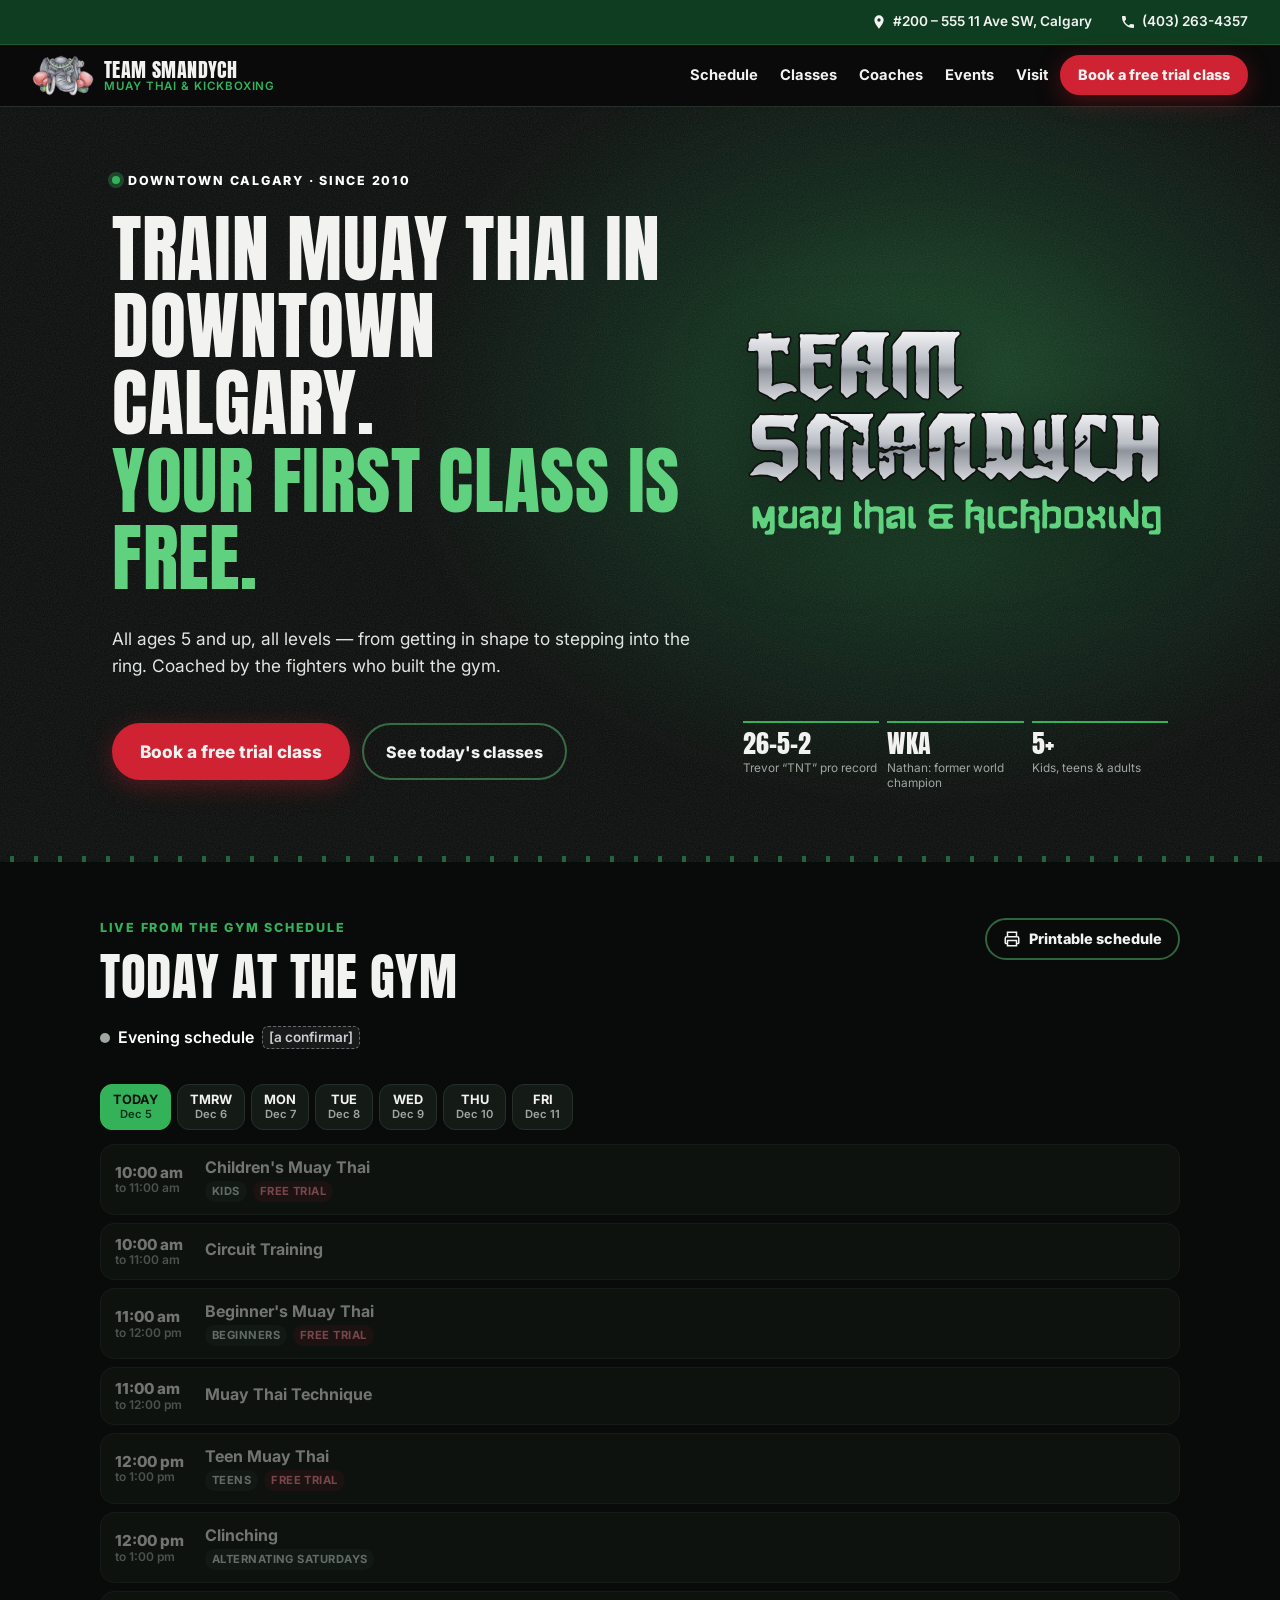
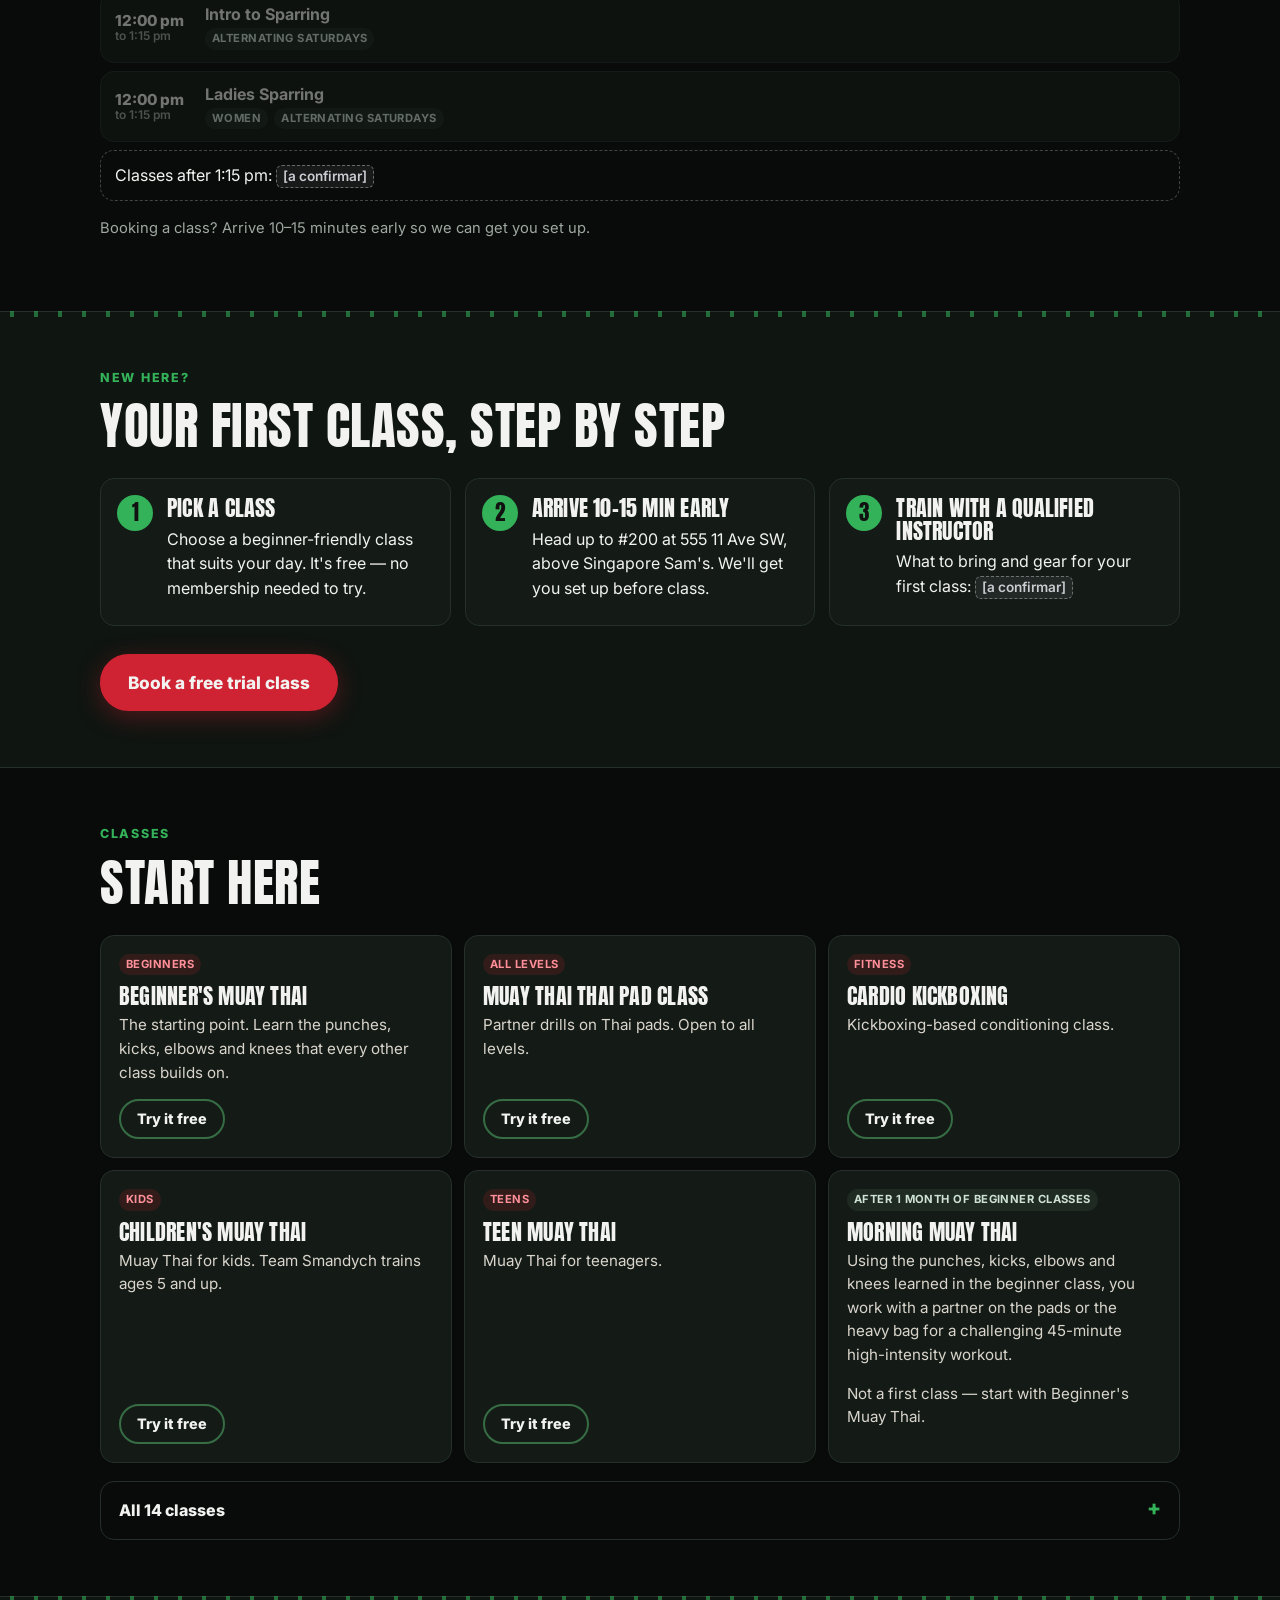
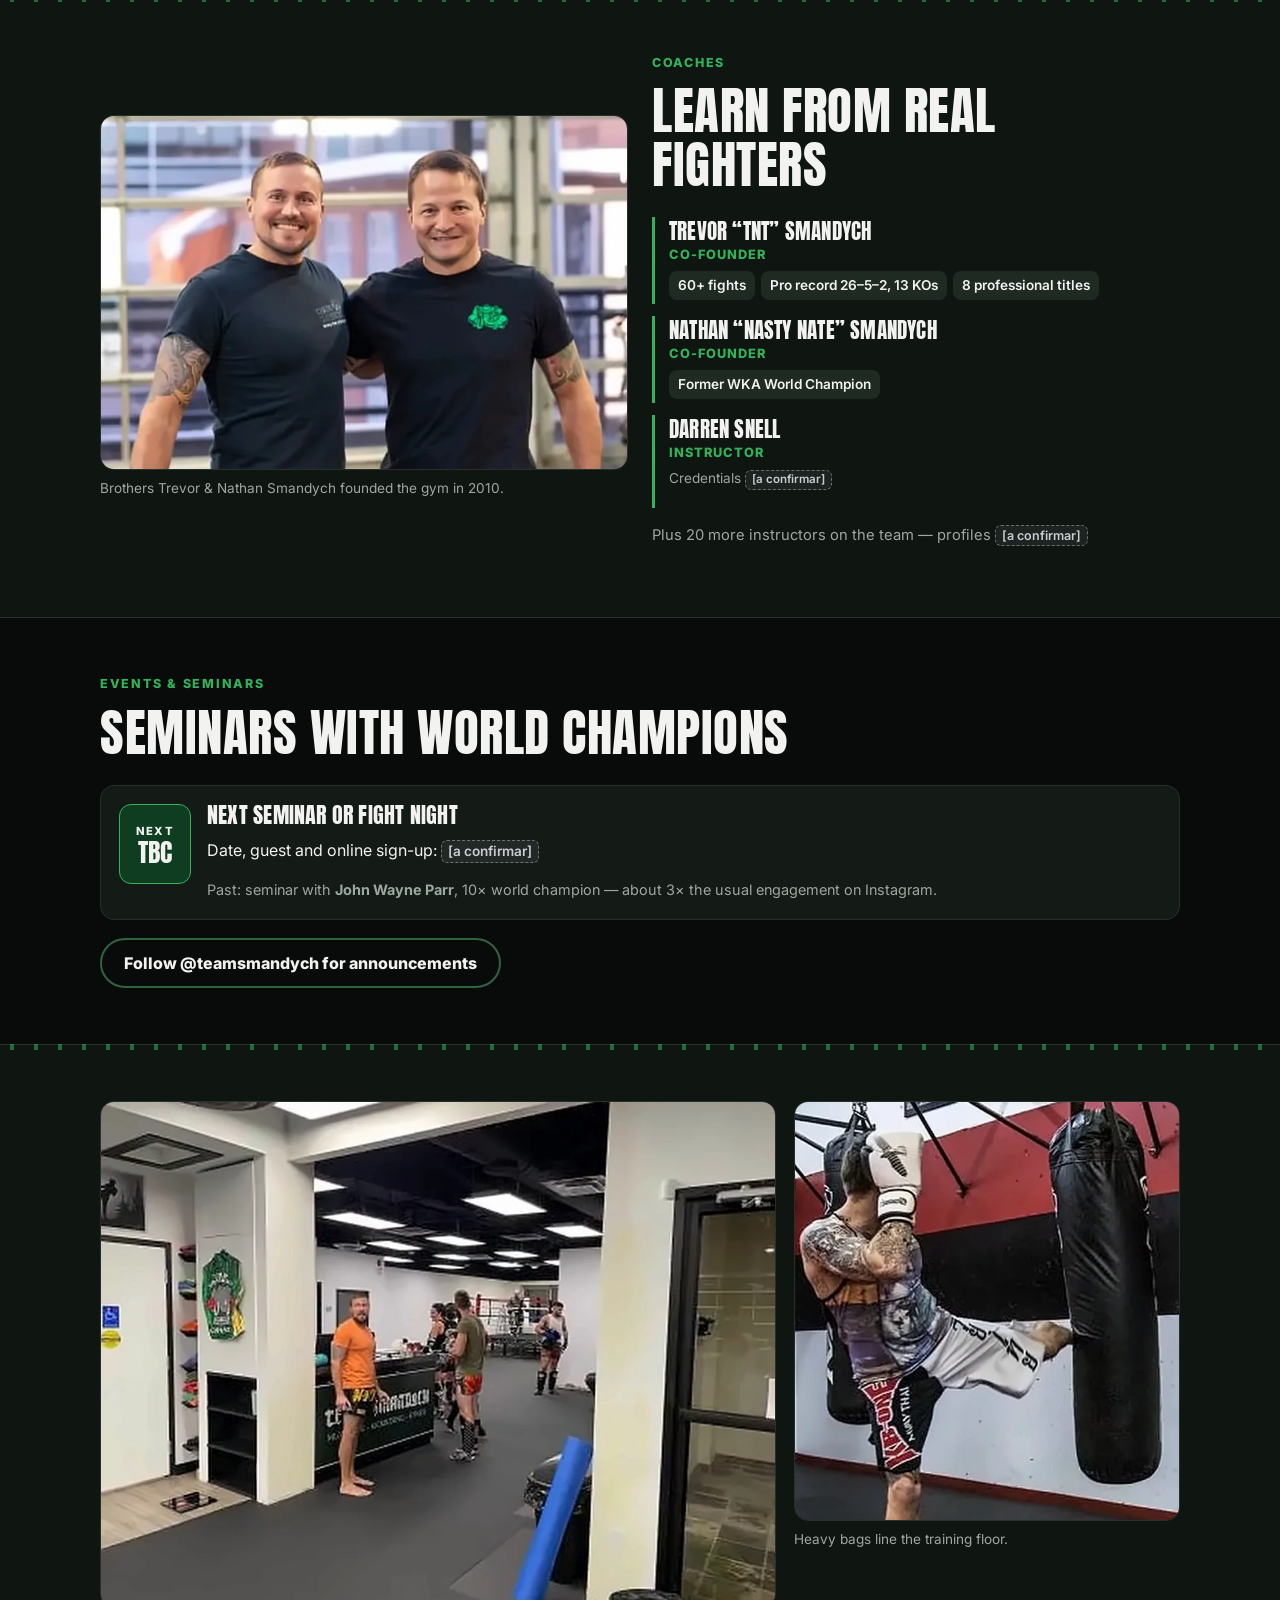
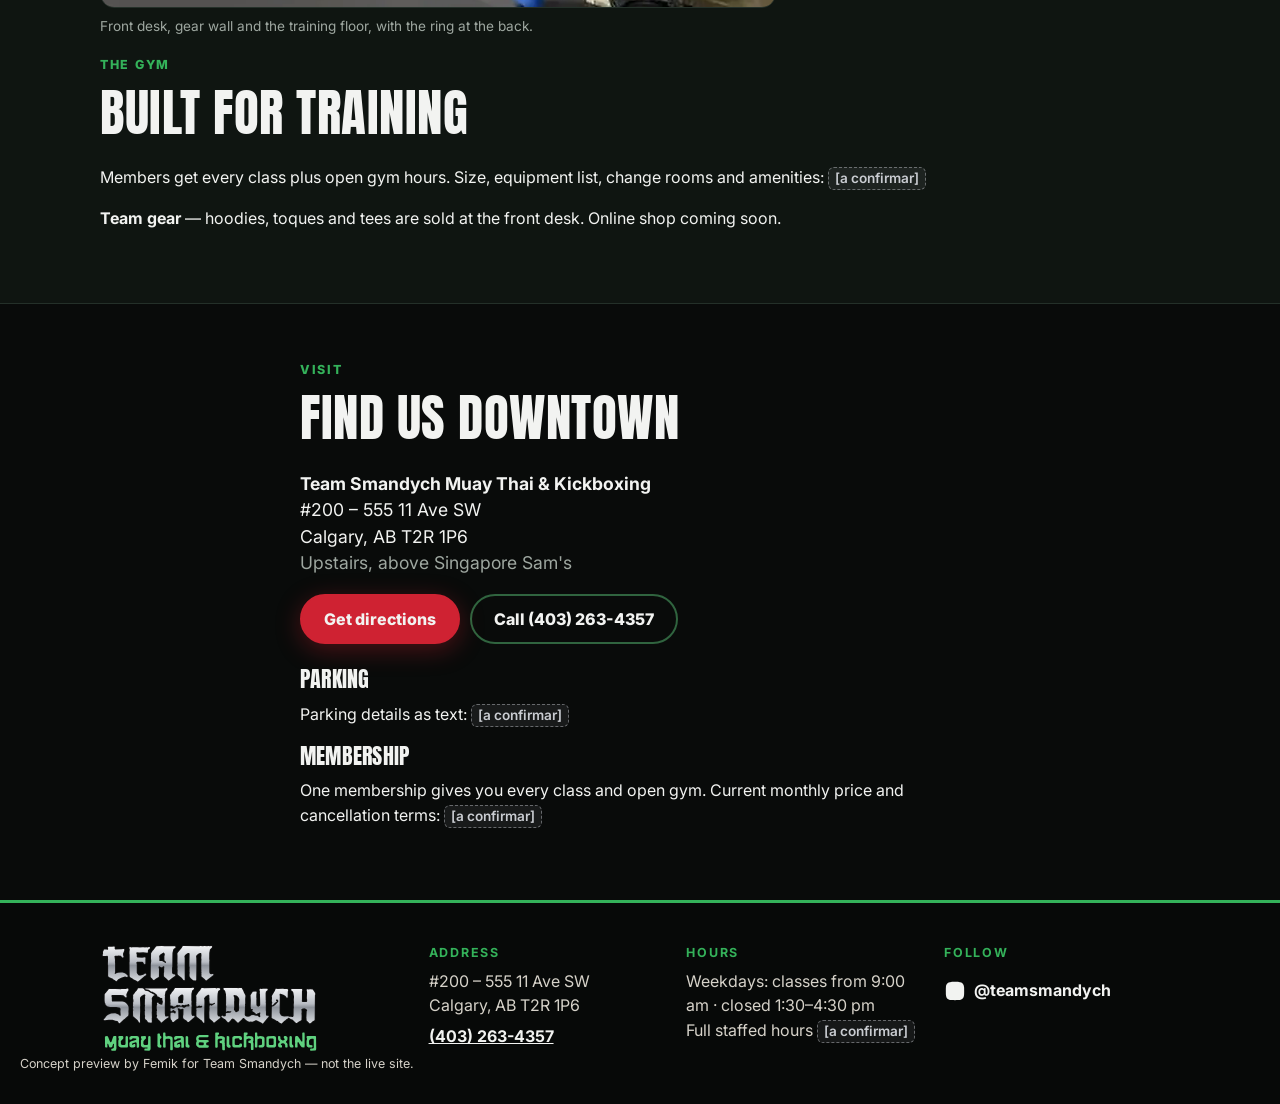
==== commit cdf983c1: "Hero: drop oversized traced elephant, use crisp original lettering; header uses the original elephan" ====
--- a/index.html
+++ b/index.html
@@ -14,7 +14,7 @@
   <link rel="preconnect" href="https://fonts.googleapis.com">
   <link rel="preconnect" href="https://fonts.gstatic.com" crossorigin>
   <link href="https://fonts.googleapis.com/css2?family=Anton&family=Inter:wght@400;600;800&display=swap" rel="stylesheet">
-  <link rel="stylesheet" href="assets/css/styles.css">
+  <link rel="stylesheet" href="assets/css/styles.css?v=4">
 </head>
 <body>
   <a class="skip" href="#main">Skip to content</a>
@@ -33,7 +33,7 @@
 
   <header class="header" id="top">
     <a class="brand" href="#top" aria-label="Team Smandych home">
-      <img src="assets/img/emblem.webp" width="120" height="85" alt="">
+      <img src="assets/img/emblem.webp" width="330" height="216" alt="">
       <span class="brand__text"><b>Team Smandych</b><small>Muay Thai &amp; Kickboxing</small></span>
     </a>
     <nav class="nav" aria-label="Main">
@@ -50,8 +50,7 @@
     <!-- HERO -->
     <section class="hero">
       <div class="hero__inner">
-        <img class="hero__emblem" src="assets/img/emblem-hero.webp" width="900" height="638"
-             alt="Team Smandych elephant with Muay Thai gloves and mongkol">
+        <img class="hero__wordmark" src="assets/img/wordmark-silver.svg" width="600" height="345" alt="">
         <p class="eyebrow"><span class="dot"></span> Downtown Calgary · Since 2010</p>
         <h1>Train Muay Thai in downtown Calgary.<br><em>Your first class is free.</em></h1>
         <p class="hero__lead">All ages 5 and up, all levels — from getting in shape to stepping into the ring.
@@ -196,7 +195,6 @@
           <h3>Membership</h3>
           <p>One membership gives you every class and open gym. Current monthly price and cancellation terms: <span class="tbc">[a confirmar]</span></p>
         </div>
-        <img class="visit__badge" src="assets/img/badge.webp" width="300" height="300" loading="lazy" alt="Team Smandych elephant badge">
       </div>
     </section>
   </main>
@@ -294,7 +292,7 @@
   <!-- Print-only week -->
   <section class="print-week" id="printWeek" aria-hidden="true"></section>
 
-  <script src="assets/js/data.js"></script>
-  <script src="assets/js/app.js"></script>
+  <script src="assets/js/data.js?v=4"></script>
+  <script src="assets/js/app.js?v=4"></script>
 </body>
 </html>
--- a/assets/css/styles.css
+++ b/assets/css/styles.css
@@ -59,16 +59,16 @@
 
 /* Hero — crisp vector emblem on the brand's green glow. Optional HD photo: add class hero--photo + <img class="hero__bg"> */
 .hero{position:relative;overflow:hidden;background:
-  radial-gradient(ellipse 80% 55% at 50% 22%,rgba(52,178,90,.42) 0%,rgba(15,61,34,.55) 38%,rgba(9,11,10,0) 72%),
+  radial-gradient(ellipse 90% 60% at 30% 0%,rgba(52,178,90,.42) 0%,rgba(15,61,34,.55) 38%,rgba(9,11,10,0) 72%),
   var(--black)}
 .hero::before{content:"";position:absolute;inset:0;opacity:.18;pointer-events:none;
   background-image:url("data:image/svg+xml,%3Csvg xmlns='http://www.w3.org/2000/svg' width='160' height='160'%3E%3Cfilter id='n'%3E%3CfeTurbulence type='fractalNoise' baseFrequency='.85' numOctaves='2' stitchTiles='stitch'/%3E%3CfeColorMatrix values='0 0 0 0 1 0 0 0 0 1 0 0 0 0 1 0 0 0 .55 0'/%3E%3C/filter%3E%3Crect width='160' height='160' filter='url(%23n)'/%3E%3C/svg%3E")}
 .hero::after{content:"";position:absolute;left:0;right:0;bottom:0;height:6px;background:repeating-linear-gradient(90deg,transparent 0 10px,var(--green) 10px 14px,transparent 14px 24px);opacity:.5}
 .hero__bg{display:none}
 .hero--photo .hero__bg{display:block;position:absolute;inset:0;width:100%;height:100%;object-fit:cover}
-.hero__inner{position:relative;z-index:1;padding:28px 20px 40px;max-width:1120px;margin:0 auto;width:100%;display:grid;gap:8px}
-.hero__emblem{width:min(78vw,340px);margin:0 auto -6px;filter:drop-shadow(0 18px 40px rgba(0,0,0,.6)) drop-shadow(0 0 30px rgba(52,178,90,.25))}
-.hero h1{font-size:clamp(2.5rem,11.5vw,5rem);margin-bottom:.3em}
+.hero__inner{position:relative;z-index:1;padding:36px 20px 36px;max-width:1120px;margin:0 auto;width:100%;display:grid;gap:8px}
+.hero__wordmark{display:none}
+.hero h1{font-size:clamp(2.4rem,10.5vw,4.6rem);margin-bottom:.3em}
 .hero h1 em{font-style:normal;color:var(--green-hi)}
 .hero__lead{font-size:1.08rem;max-width:34em;color:#dfe5e0}
 .hero__ctas{display:flex;flex-wrap:wrap;gap:12px;margin:18px 0 26px}
@@ -161,7 +161,7 @@
 .facility figure:nth-child(2) img{max-height:420px;width:100%;object-fit:cover}
 
 /* Visit */
-.visit{display:grid;gap:24px;align-items:start}
+.visit{display:grid;gap:24px;align-items:start;max-width:720px}
 address{font-style:normal;font-size:1.1rem;line-height:1.5;margin-bottom:18px}
 .visit__actions{display:flex;flex-wrap:wrap;gap:10px;margin-bottom:24px}
 .visit h3{margin-top:18px}
@@ -226,7 +226,7 @@
   .strip{justify-content:flex-end;gap:28px;padding:8px 32px}
   .header{padding:10px 32px}
   .hero__inner{padding:64px 32px 56px;grid-template-columns:1.25fr .9fr;align-items:center;column-gap:40px}
-  .hero__emblem{grid-column:2;grid-row:1/4;align-self:center;width:100%;max-width:440px;margin:0}
+  .hero__wordmark{display:block;grid-column:2;grid-row:1/4;align-self:center;width:100%;max-width:520px;filter:drop-shadow(0 14px 30px rgba(0,0,0,.6))}
   .hero{background:radial-gradient(ellipse 55% 70% at 72% 40%,rgba(52,178,90,.4) 0%,rgba(15,61,34,.5) 40%,rgba(9,11,10,0) 75%),var(--black)}
   .hero__ctas .btn--lg{flex:0 0 auto}
   .proof{max-width:560px}
@@ -235,7 +235,6 @@
   .coaches{grid-template-columns:1fr 1fr;align-items:center}
   .facility{grid-template-columns:1.4fr .8fr}
   .facility__text{grid-column:1/-1}
-  .visit{grid-template-columns:1.4fr .6fr}
   .footer__grid{grid-template-columns:1.3fr 1fr 1fr 1fr}
   .sheet__panel{left:50%;right:auto;bottom:50%;transform:translate(-50%,50%);width:min(520px,94vw);border-radius:22px;animation:none}
   .steps{grid-template-columns:repeat(3,1fr)}
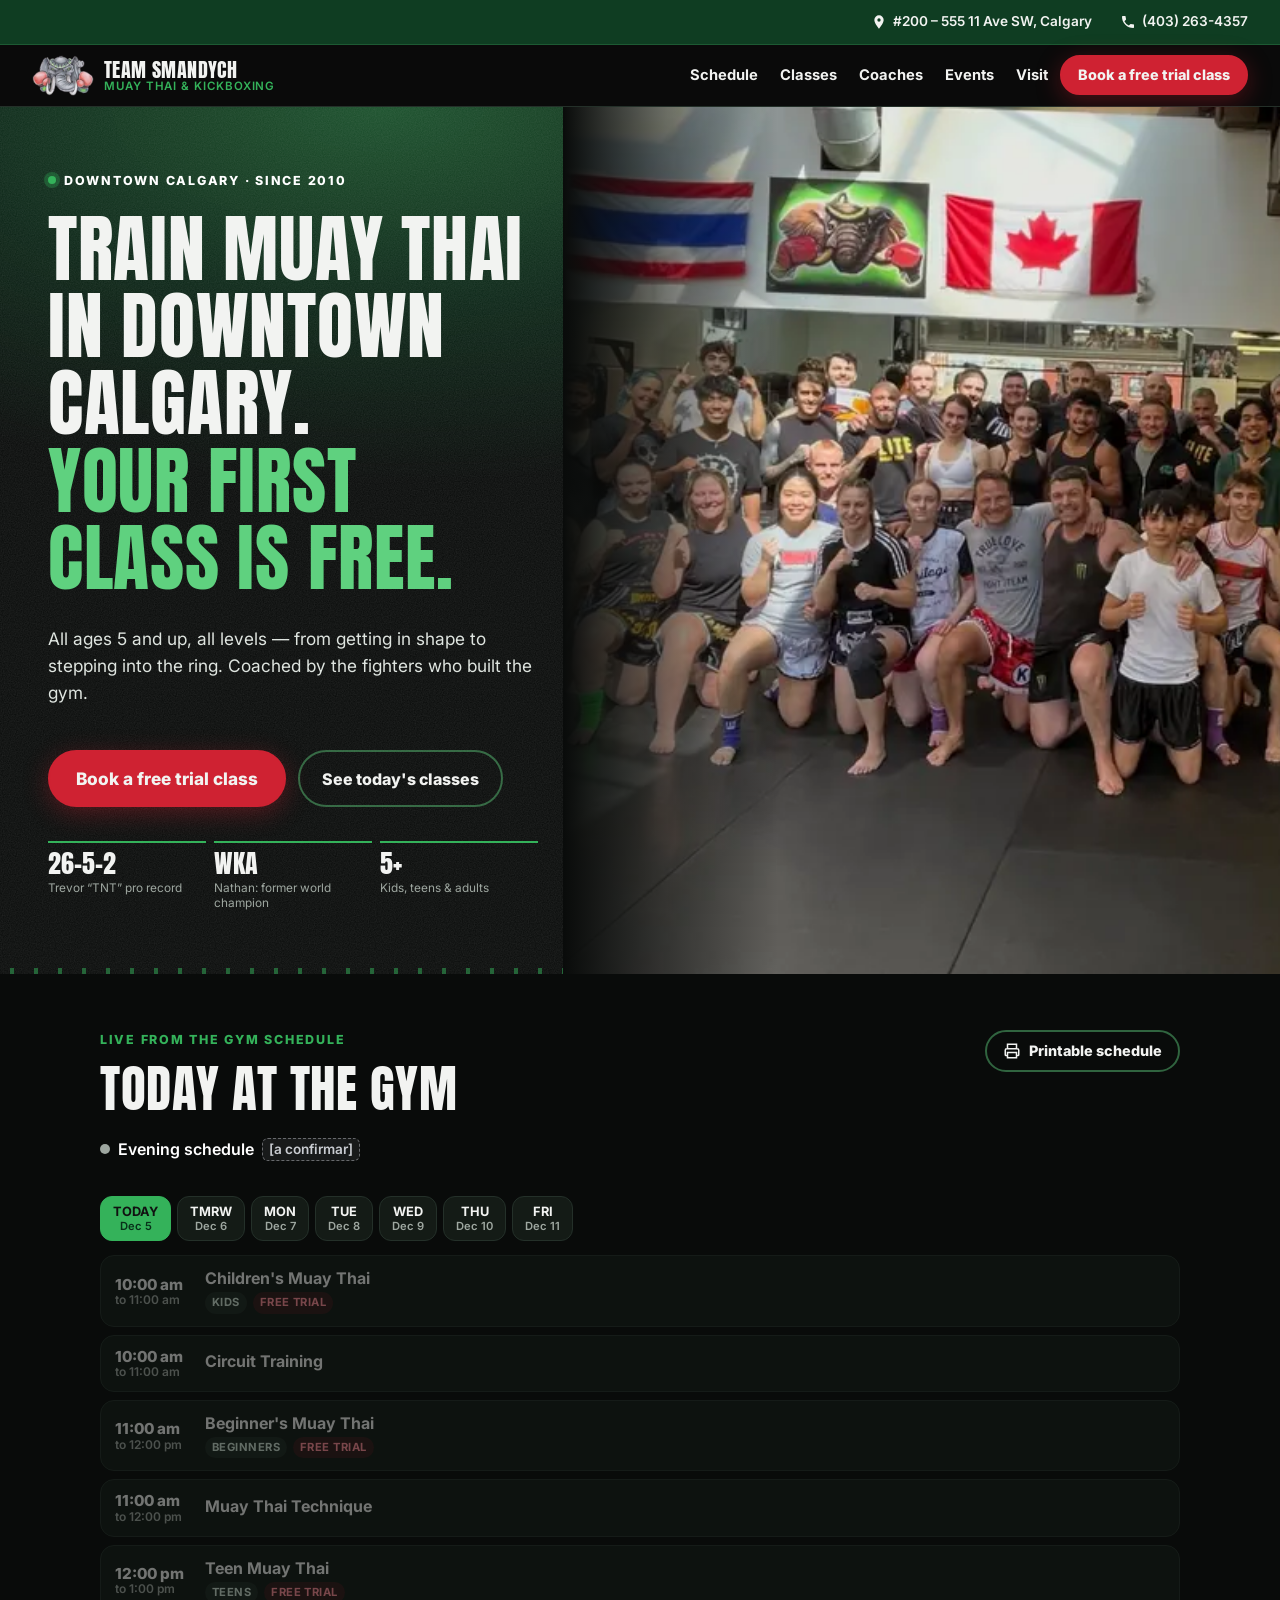
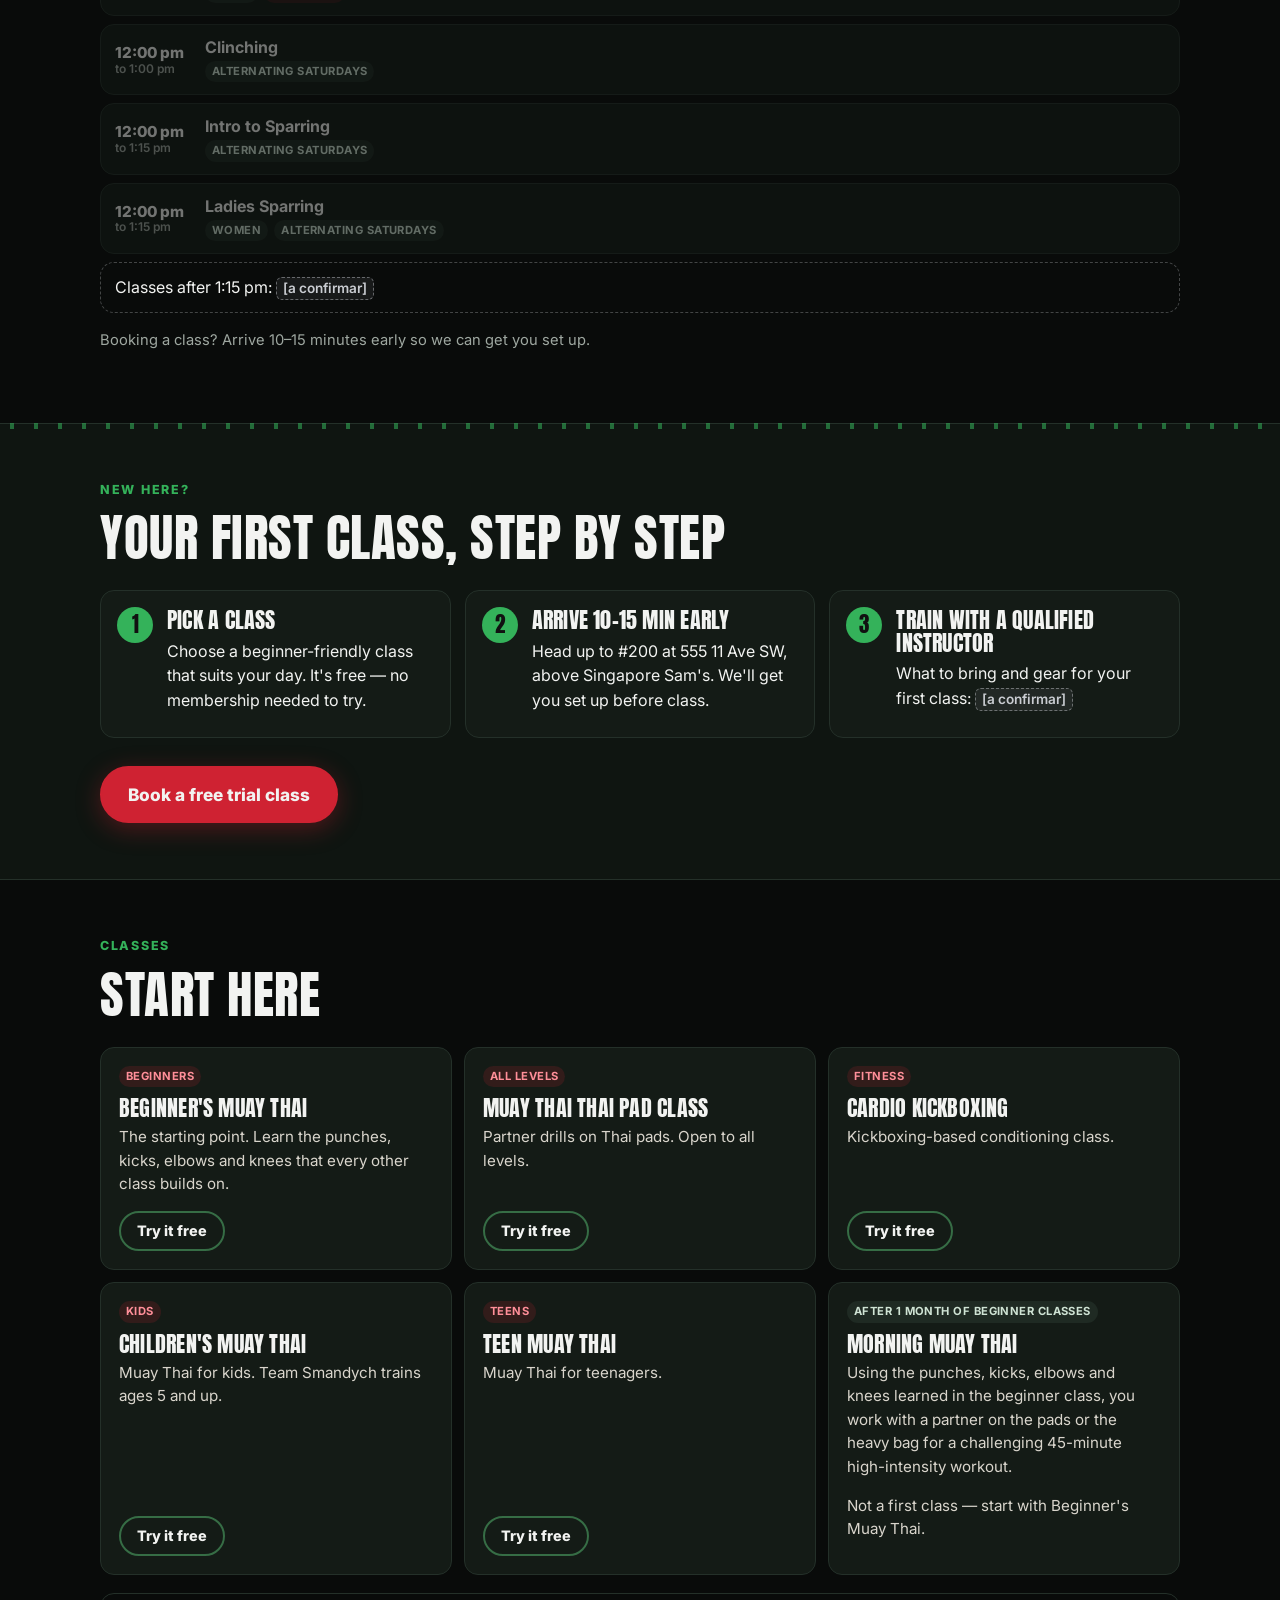
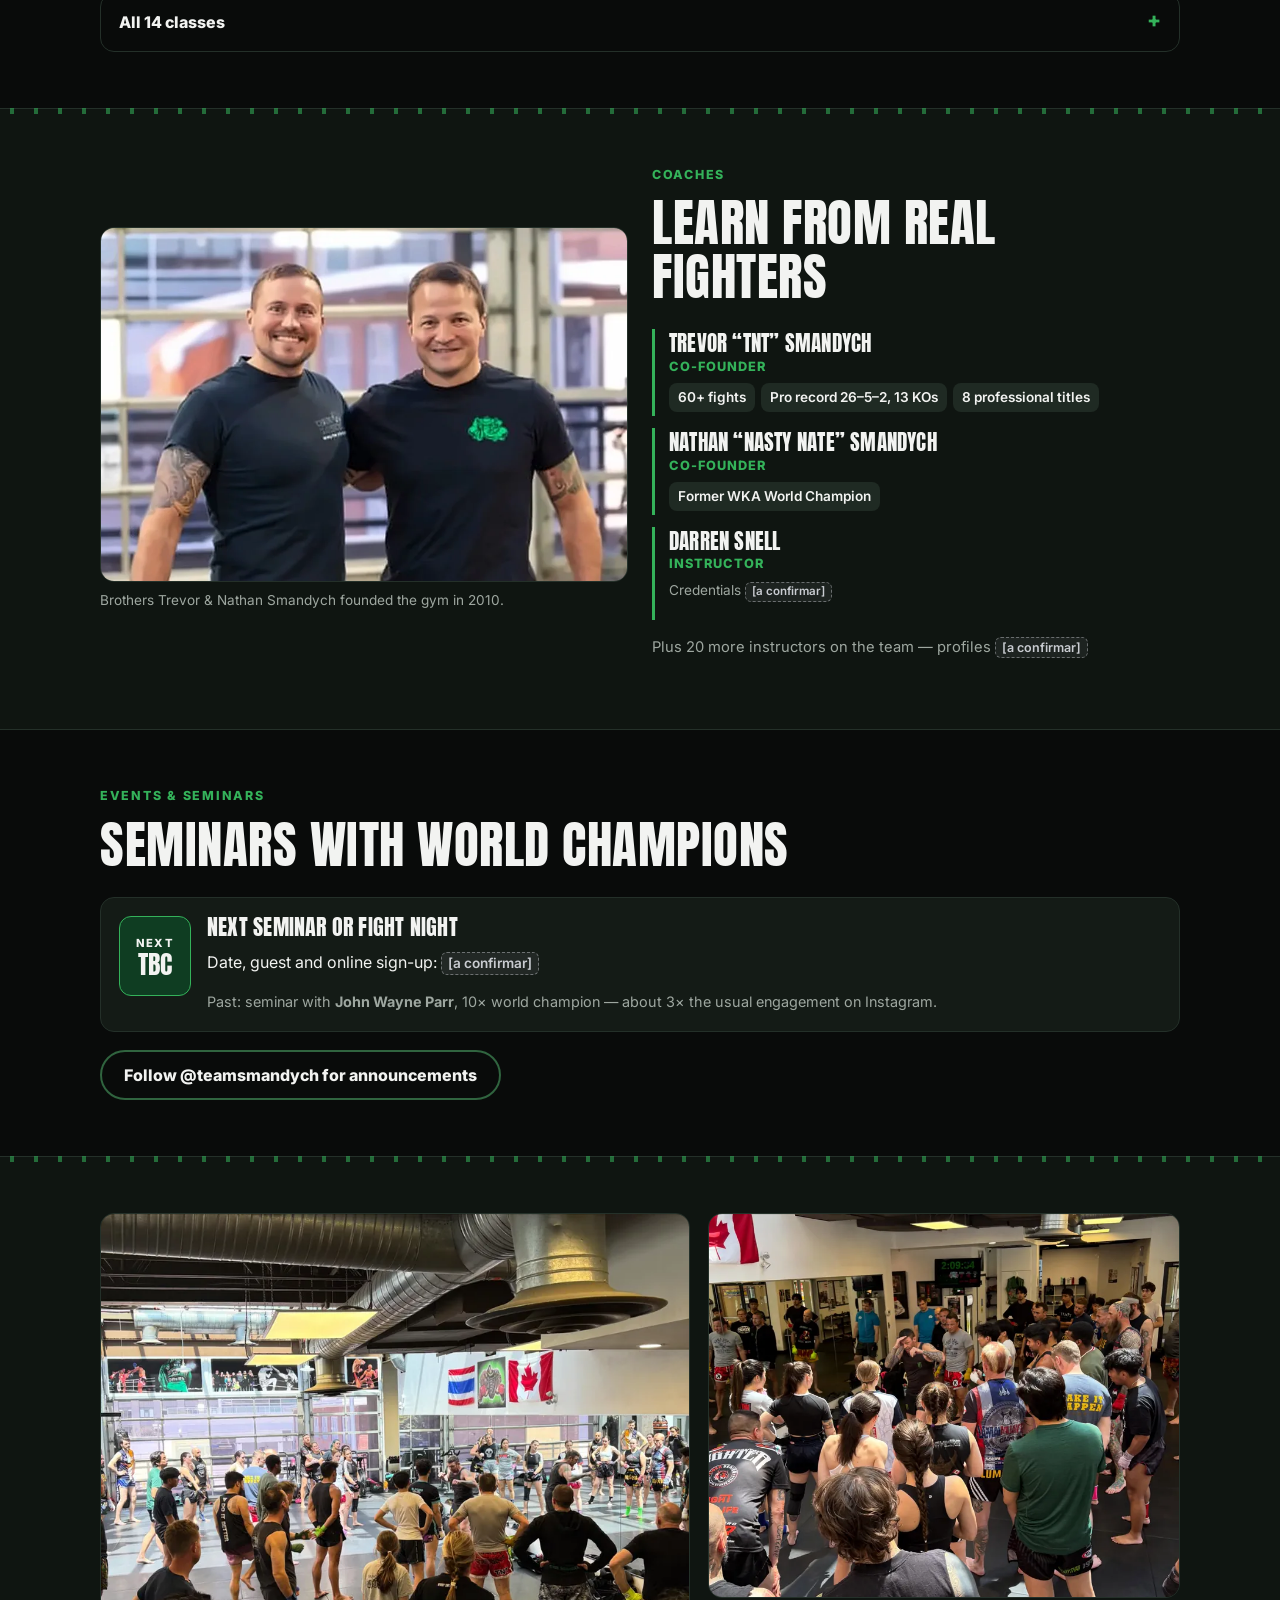
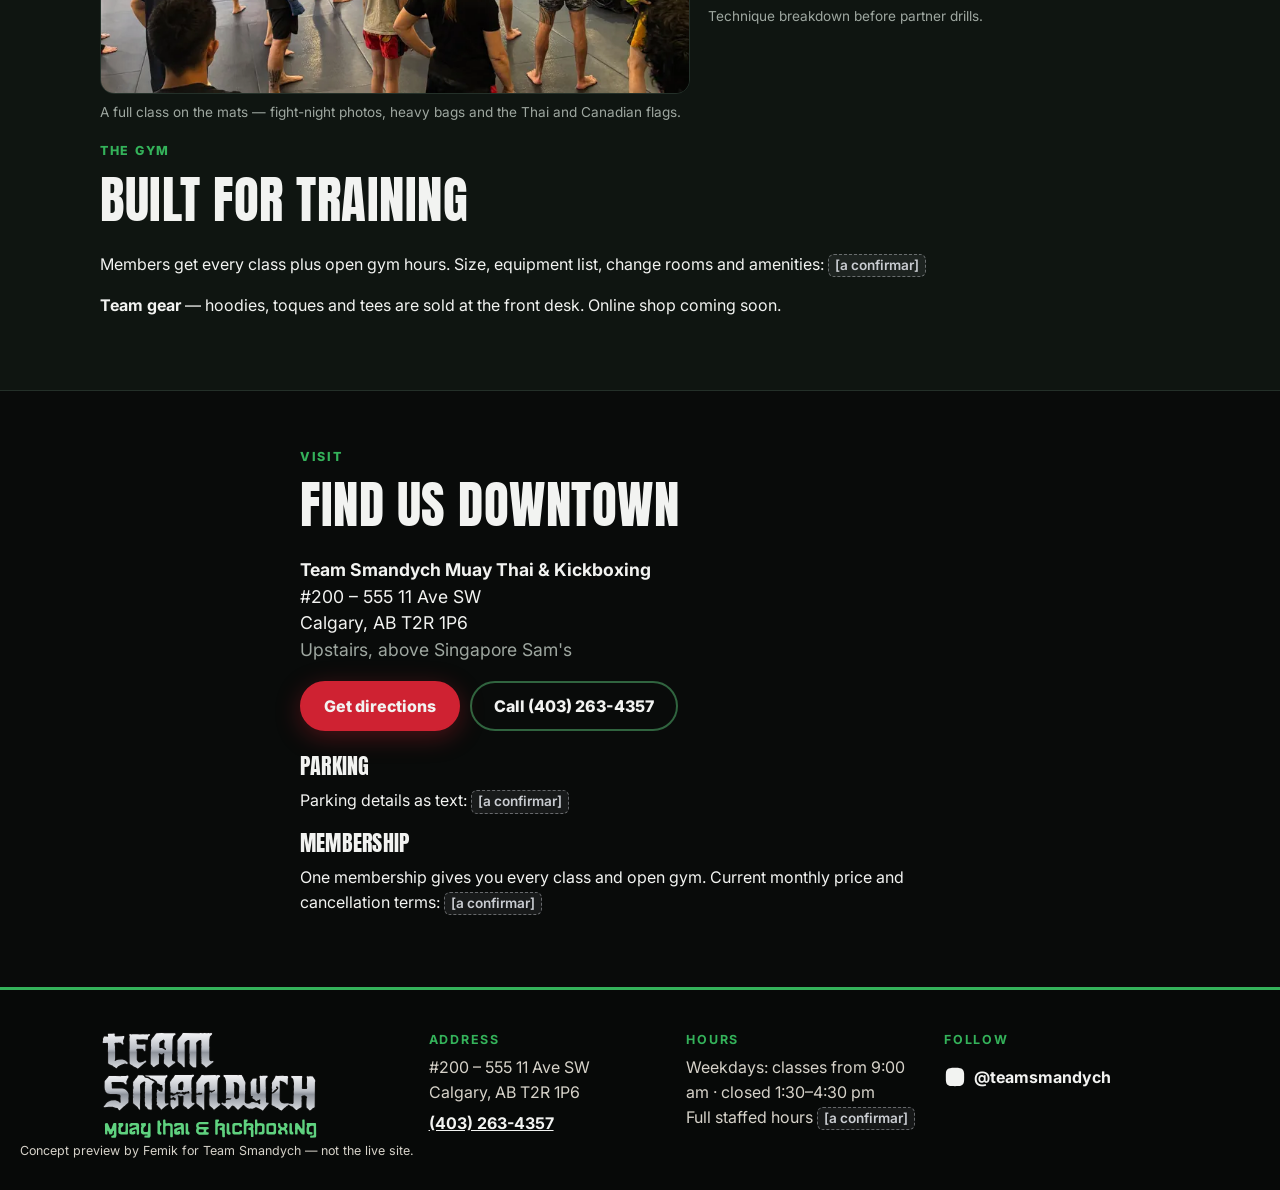
==== commit 6c0d4cf2: "Hero and gym section use real HD gym photos; intro is now a small brick wall (grey/red/green) collap" ====
--- a/index.html
+++ b/index.html
@@ -14,9 +14,19 @@
   <link rel="preconnect" href="https://fonts.googleapis.com">
   <link rel="preconnect" href="https://fonts.gstatic.com" crossorigin>
   <link href="https://fonts.googleapis.com/css2?family=Anton&family=Inter:wght@400;600;800&display=swap" rel="stylesheet">
-  <link rel="stylesheet" href="assets/css/styles.css?v=4">
+  <link rel="stylesheet" href="assets/css/styles.css?v=8">
+  <script src="assets/js/intro.js?v=8"></script>
 </head>
 <body>
+  <!-- Intro: plays once per session; tap to skip (assets/js/intro.js) -->
+  <div class="intro" id="intro" aria-hidden="true">
+    <div class="intro__glow"></div>
+    <div class="intro__box">
+      <img class="intro__logo" src="assets/img/emblem.webp" width="330" height="216" alt="">
+      <div class="intro__wall"></div>
+    </div>
+  </div>
+
   <a class="skip" href="#main">Skip to content</a>
 
   <!-- Contact strip: address + tap-to-call on every page -->
@@ -49,8 +59,13 @@
   <main id="main">
     <!-- HERO -->
     <section class="hero">
+      <figure class="hero__photo">
+        <img src="assets/img/hero-team-900.webp"
+             srcset="assets/img/hero-team-900.webp 900w, assets/img/hero-team-1600.webp 1600w"
+             sizes="(min-width:1000px) 56vw, 100vw" width="1600" height="963" fetchpriority="high"
+             alt="Team Smandych members of all ages on the mats, under the Thai and Canadian flags and the gym's elephant painting">
+      </figure>
       <div class="hero__inner">
-        <img class="hero__wordmark" src="assets/img/wordmark-silver.svg" width="600" height="345" alt="">
         <p class="eyebrow"><span class="dot"></span> Downtown Calgary · Since 2010</p>
         <h1>Train Muay Thai in downtown Calgary.<br><em>Your first class is free.</em></h1>
         <p class="hero__lead">All ages 5 and up, all levels — from getting in shape to stepping into the ring.
@@ -157,14 +172,18 @@
     <section class="section section--dark" id="facility" aria-labelledby="faTitle">
       <div class="wrap facility">
         <figure>
-          <img src="assets/img/facility-front-desk.webp" width="892" height="668" loading="lazy"
-               alt="Team Smandych front desk with gym gear on the wall and the training floor and ring behind">
-          <figcaption>Front desk, gear wall and the training floor, with the ring at the back.</figcaption>
+          <img src="assets/img/gym-class-floor-800.webp"
+               srcset="assets/img/gym-class-floor-800.webp 800w, assets/img/gym-class-floor-1400.webp 1400w"
+               sizes="(min-width:720px) 60vw, 100vw" width="1400" height="1141" loading="lazy"
+               alt="A full class on the mats, with fight-night photos, heavy bags and the Thai and Canadian flags on the walls">
+          <figcaption>A full class on the mats — fight-night photos, heavy bags and the Thai and Canadian flags.</figcaption>
         </figure>
         <figure>
-          <img src="assets/img/class-roundhouse-kick.webp" width="592" height="1016" loading="lazy"
-               alt="Fighter throwing a roundhouse kick on a heavy bag">
-          <figcaption>Heavy bags line the training floor.</figcaption>
+          <img src="assets/img/coach-technique-800.webp"
+               srcset="assets/img/coach-technique-800.webp 800w, assets/img/coach-technique-1400.webp 1400w"
+               sizes="(min-width:720px) 40vw, 100vw" width="1400" height="1141" loading="lazy"
+               alt="A coach demonstrating technique to a large group of students">
+          <figcaption>Technique breakdown before partner drills.</figcaption>
         </figure>
         <div class="facility__text">
           <p class="eyebrow eyebrow--green">The gym</p>
@@ -292,7 +311,7 @@
   <!-- Print-only week -->
   <section class="print-week" id="printWeek" aria-hidden="true"></section>
 
-  <script src="assets/js/data.js?v=4"></script>
-  <script src="assets/js/app.js?v=4"></script>
+  <script src="assets/js/data.js?v=8"></script>
+  <script src="assets/js/app.js?v=8"></script>
 </body>
 </html>
--- a/assets/css/styles.css
+++ b/assets/css/styles.css
@@ -57,17 +57,17 @@
 .nav{display:none}
 .header__cta{display:none}
 
-/* Hero — crisp vector emblem on the brand's green glow. Optional HD photo: add class hero--photo + <img class="hero__bg"> */
+/* Hero — real gym photo (HD) + headline on the brand-green glow */
 .hero{position:relative;overflow:hidden;background:
   radial-gradient(ellipse 90% 60% at 30% 0%,rgba(52,178,90,.42) 0%,rgba(15,61,34,.55) 38%,rgba(9,11,10,0) 72%),
   var(--black)}
 .hero::before{content:"";position:absolute;inset:0;opacity:.18;pointer-events:none;
   background-image:url("data:image/svg+xml,%3Csvg xmlns='http://www.w3.org/2000/svg' width='160' height='160'%3E%3Cfilter id='n'%3E%3CfeTurbulence type='fractalNoise' baseFrequency='.85' numOctaves='2' stitchTiles='stitch'/%3E%3CfeColorMatrix values='0 0 0 0 1 0 0 0 0 1 0 0 0 0 1 0 0 0 .55 0'/%3E%3C/filter%3E%3Crect width='160' height='160' filter='url(%23n)'/%3E%3C/svg%3E")}
 .hero::after{content:"";position:absolute;left:0;right:0;bottom:0;height:6px;background:repeating-linear-gradient(90deg,transparent 0 10px,var(--green) 10px 14px,transparent 14px 24px);opacity:.5}
-.hero__bg{display:none}
-.hero--photo .hero__bg{display:block;position:absolute;inset:0;width:100%;height:100%;object-fit:cover}
-.hero__inner{position:relative;z-index:1;padding:36px 20px 36px;max-width:1120px;margin:0 auto;width:100%;display:grid;gap:8px}
-.hero__wordmark{display:none}
+.hero__photo{position:relative;margin:0;aspect-ratio:16/10;overflow:hidden;z-index:1}
+.hero__photo img{width:100%;height:100%;object-fit:cover;object-position:50% 40%}
+.hero__photo::after{content:"";position:absolute;inset:auto 0 0 0;height:45%;background:linear-gradient(180deg,rgba(9,11,10,0),var(--black))}
+.hero__inner{position:relative;z-index:2;padding:4px 20px 36px;max-width:1120px;margin:-28px auto 0;width:100%;display:grid;gap:8px}
 .hero h1{font-size:clamp(2.4rem,10.5vw,4.6rem);margin-bottom:.3em}
 .hero h1 em{font-style:normal;color:var(--green-hi)}
 .hero__lead{font-size:1.08rem;max-width:34em;color:#dfe5e0}
@@ -158,7 +158,7 @@
 /* Facility */
 .facility{display:grid;gap:18px}
 .facility figure{margin:0}
-.facility figure:nth-child(2) img{max-height:420px;width:100%;object-fit:cover}
+.facility img{width:100%}
 
 /* Visit */
 .visit{display:grid;gap:24px;align-items:start;max-width:720px}
@@ -225,21 +225,25 @@
 @media (min-width:720px){
   .strip{justify-content:flex-end;gap:28px;padding:8px 32px}
   .header{padding:10px 32px}
-  .hero__inner{padding:64px 32px 56px;grid-template-columns:1.25fr .9fr;align-items:center;column-gap:40px}
-  .hero__wordmark{display:block;grid-column:2;grid-row:1/4;align-self:center;width:100%;max-width:520px;filter:drop-shadow(0 14px 30px rgba(0,0,0,.6))}
-  .hero{background:radial-gradient(ellipse 55% 70% at 72% 40%,rgba(52,178,90,.4) 0%,rgba(15,61,34,.5) 40%,rgba(9,11,10,0) 75%),var(--black)}
+  .hero__inner{padding:40px 32px 56px;margin-top:-60px}
+  .hero__photo{aspect-ratio:21/9}
   .hero__ctas .btn--lg{flex:0 0 auto}
   .proof{max-width:560px}
   .cards{grid-template-columns:repeat(2,1fr)}
   .all-classes ul{columns:2}
   .coaches{grid-template-columns:1fr 1fr;align-items:center}
-  .facility{grid-template-columns:1.4fr .8fr}
+  .facility{grid-template-columns:1.25fr 1fr;align-items:start}
   .facility__text{grid-column:1/-1}
   .footer__grid{grid-template-columns:1.3fr 1fr 1fr 1fr}
   .sheet__panel{left:50%;right:auto;bottom:50%;transform:translate(-50%,50%);width:min(520px,94vw);border-radius:22px;animation:none}
   .steps{grid-template-columns:repeat(3,1fr)}
 }
 @media (min-width:1000px){
+  .hero{display:flex;align-items:center;min-height:min(78vh,700px)}
+  .hero__photo{aspect-ratio:auto;position:absolute;right:0;top:0;bottom:0;width:56%}
+  .hero__photo img{object-position:18% 60%}
+  .hero__photo::after{inset:0 auto 0 0;width:30%;height:auto;background:linear-gradient(90deg,var(--black),rgba(9,11,10,0))}
+  .hero__inner{margin:0;padding:64px 0 64px 48px;max-width:42%}
   body{padding-bottom:0}
   .dock{display:none}
   .nav{display:flex;gap:22px}
@@ -264,3 +268,25 @@
   .print-week td b{display:block}
 }
 @media (prefers-reduced-motion:reduce){*{animation:none!important;transition:none!important;scroll-behavior:auto!important}}
+
+/* ---------- Intro: a small brick wall (logo-sized) collapses and the elephant appears — assets/js/intro.js ---------- */
+.intro{display:none}
+.intro-on .intro{display:flex;position:fixed;inset:0;z-index:100;align-items:center;justify-content:center;background:var(--black);cursor:pointer;transition:opacity .4s ease}
+.intro-on body{overflow:hidden}
+.intro.is-out{opacity:0;pointer-events:none}
+.intro__box{position:relative;width:216px;height:150px}
+.intro__logo{position:absolute;inset:0;margin:auto;width:200px;height:auto;opacity:0;transform:scale(.9);transition:opacity .45s ease,transform .6s cubic-bezier(.2,1.3,.4,1);
+  filter:drop-shadow(0 8px 18px rgba(0,0,0,.6))}
+.intro__glow{position:absolute;left:50%;top:50%;width:320px;height:320px;margin:-160px 0 0 -160px;border-radius:50%;opacity:0;transition:opacity .6s ease;
+  background:radial-gradient(circle,rgba(52,178,90,.28),rgba(52,178,90,0) 65%)}
+.intro.is-reveal .intro__logo{opacity:1;transform:none}
+.intro.is-reveal .intro__glow{opacity:1}
+.intro__wall{position:absolute;inset:0}
+.brick{position:absolute;height:24px;border-radius:3px;box-shadow:inset 0 -3px 0 rgba(0,0,0,.25),inset 0 2px 0 rgba(255,255,255,.08);
+  transition:transform .7s cubic-bezier(.5,0,.85,.4),opacity .5s ease .2s}
+.brick--g1{background:#5d625f}.brick--g2{background:#747a77}.brick--g3{background:#4b4f4d}
+.brick--r{background:#7d3237}.brick--gr{background:#335f42}
+.intro.is-fall .brick{transform:translate(var(--dx),var(--dy)) rotate(var(--rot));opacity:0;transition-delay:var(--d),calc(var(--d) + .25s)}
+.intro.is-nudge .intro__wall{animation:introNudge .22s ease-in-out}
+@keyframes introNudge{30%{transform:translateX(-3px)}60%{transform:translateX(3px)}}
+.intro.is-reduced .intro__wall{display:none}
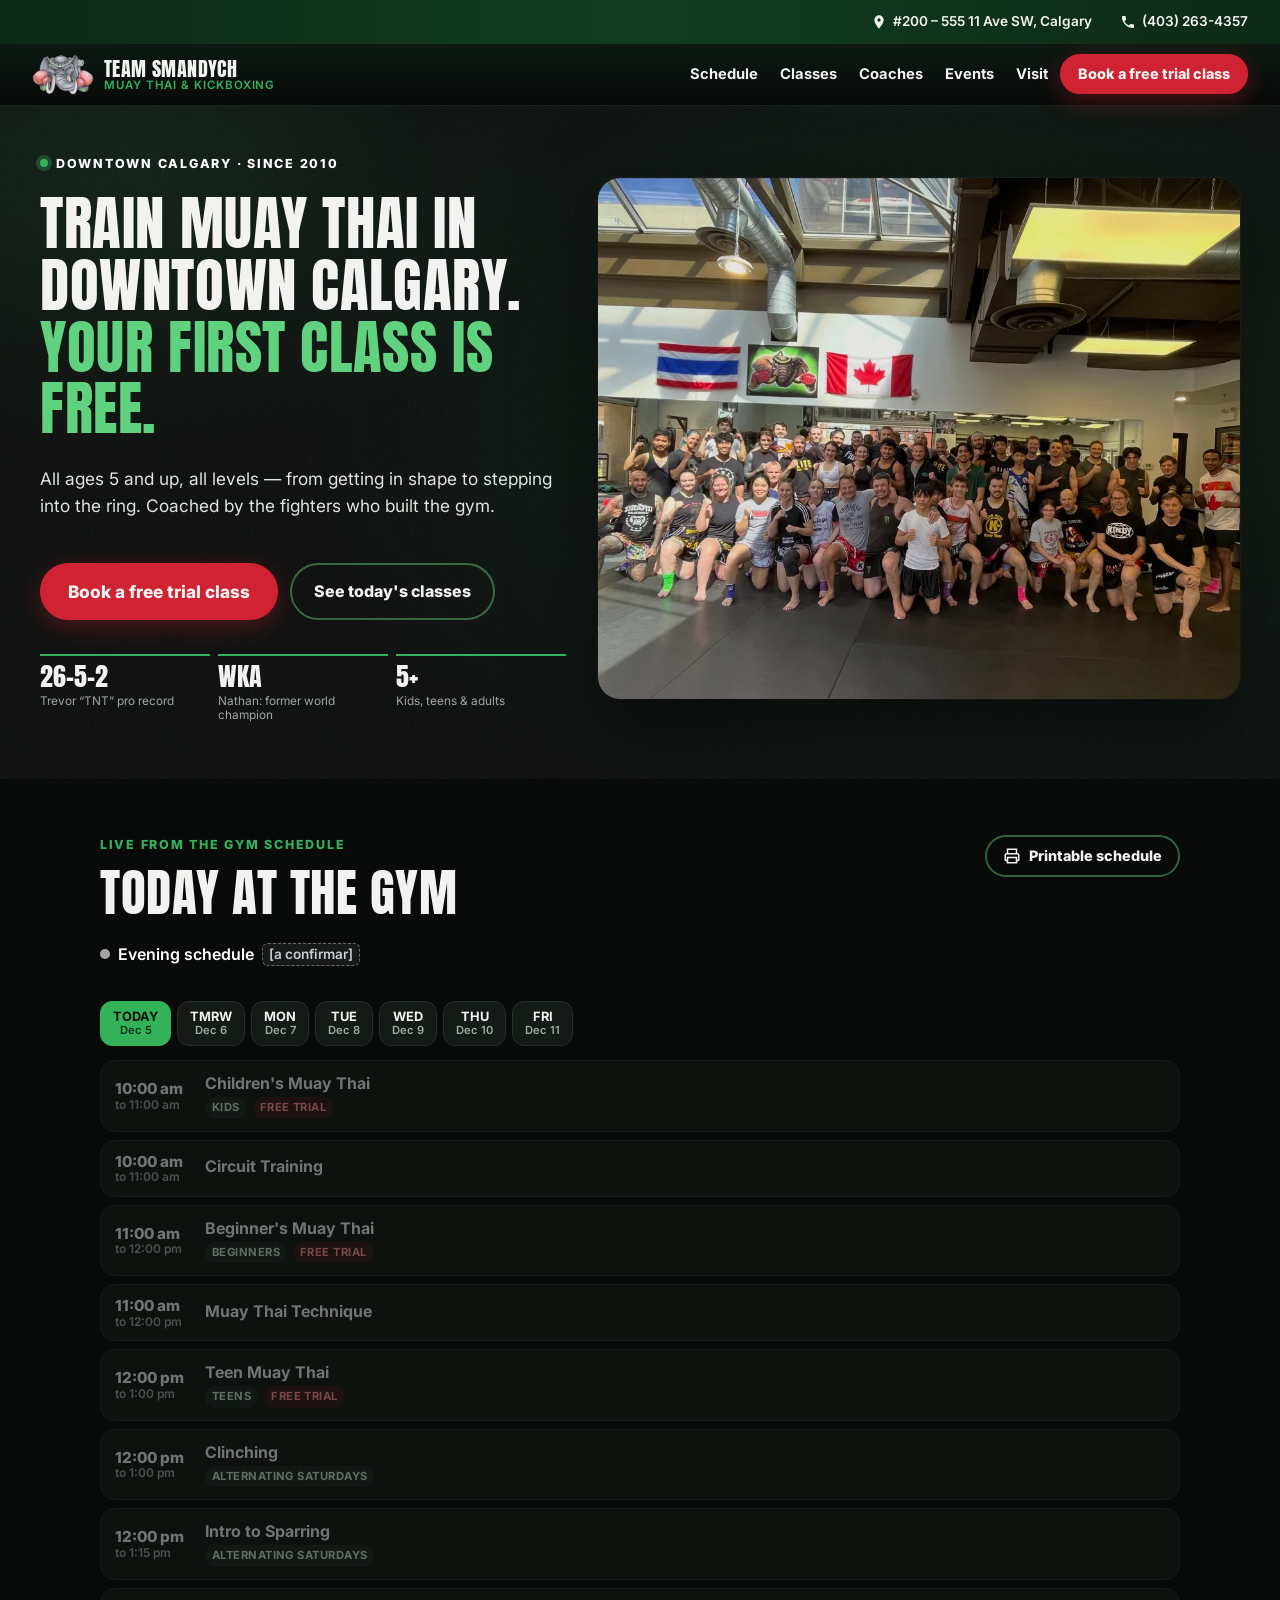
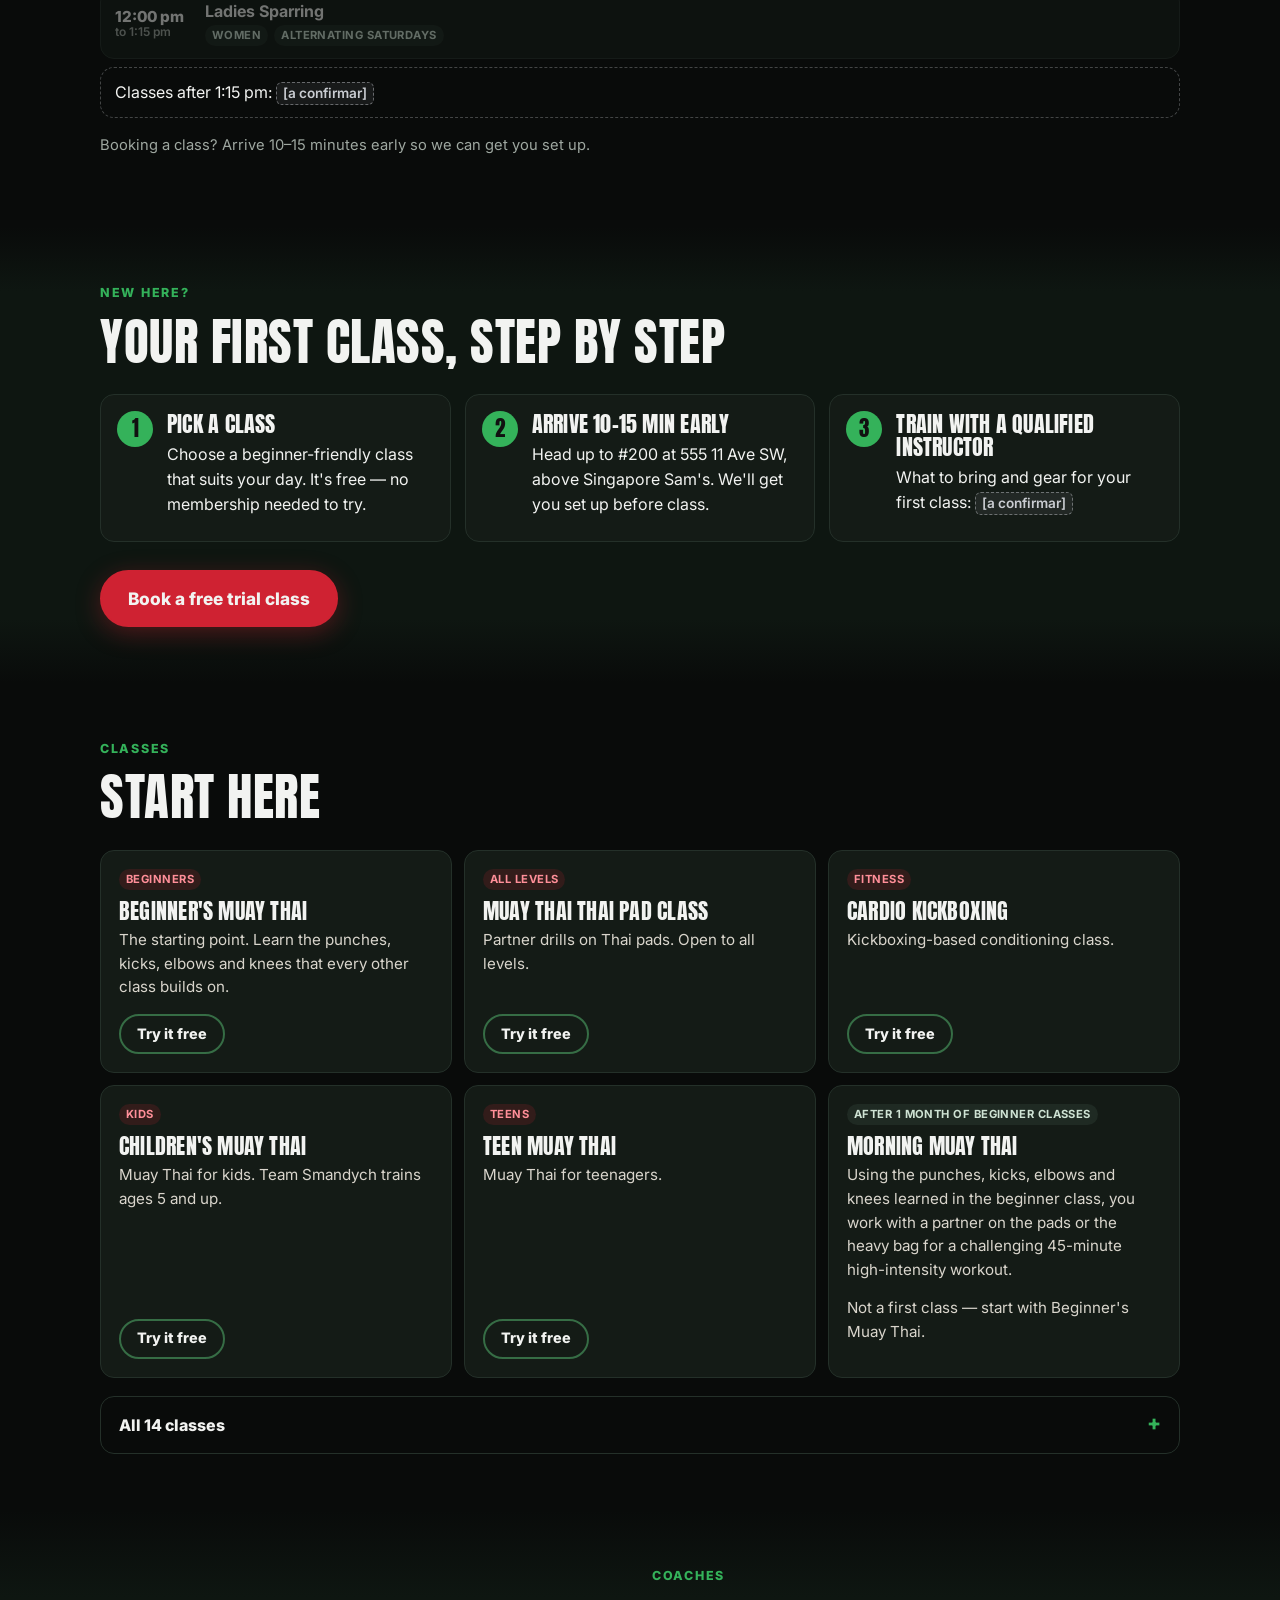
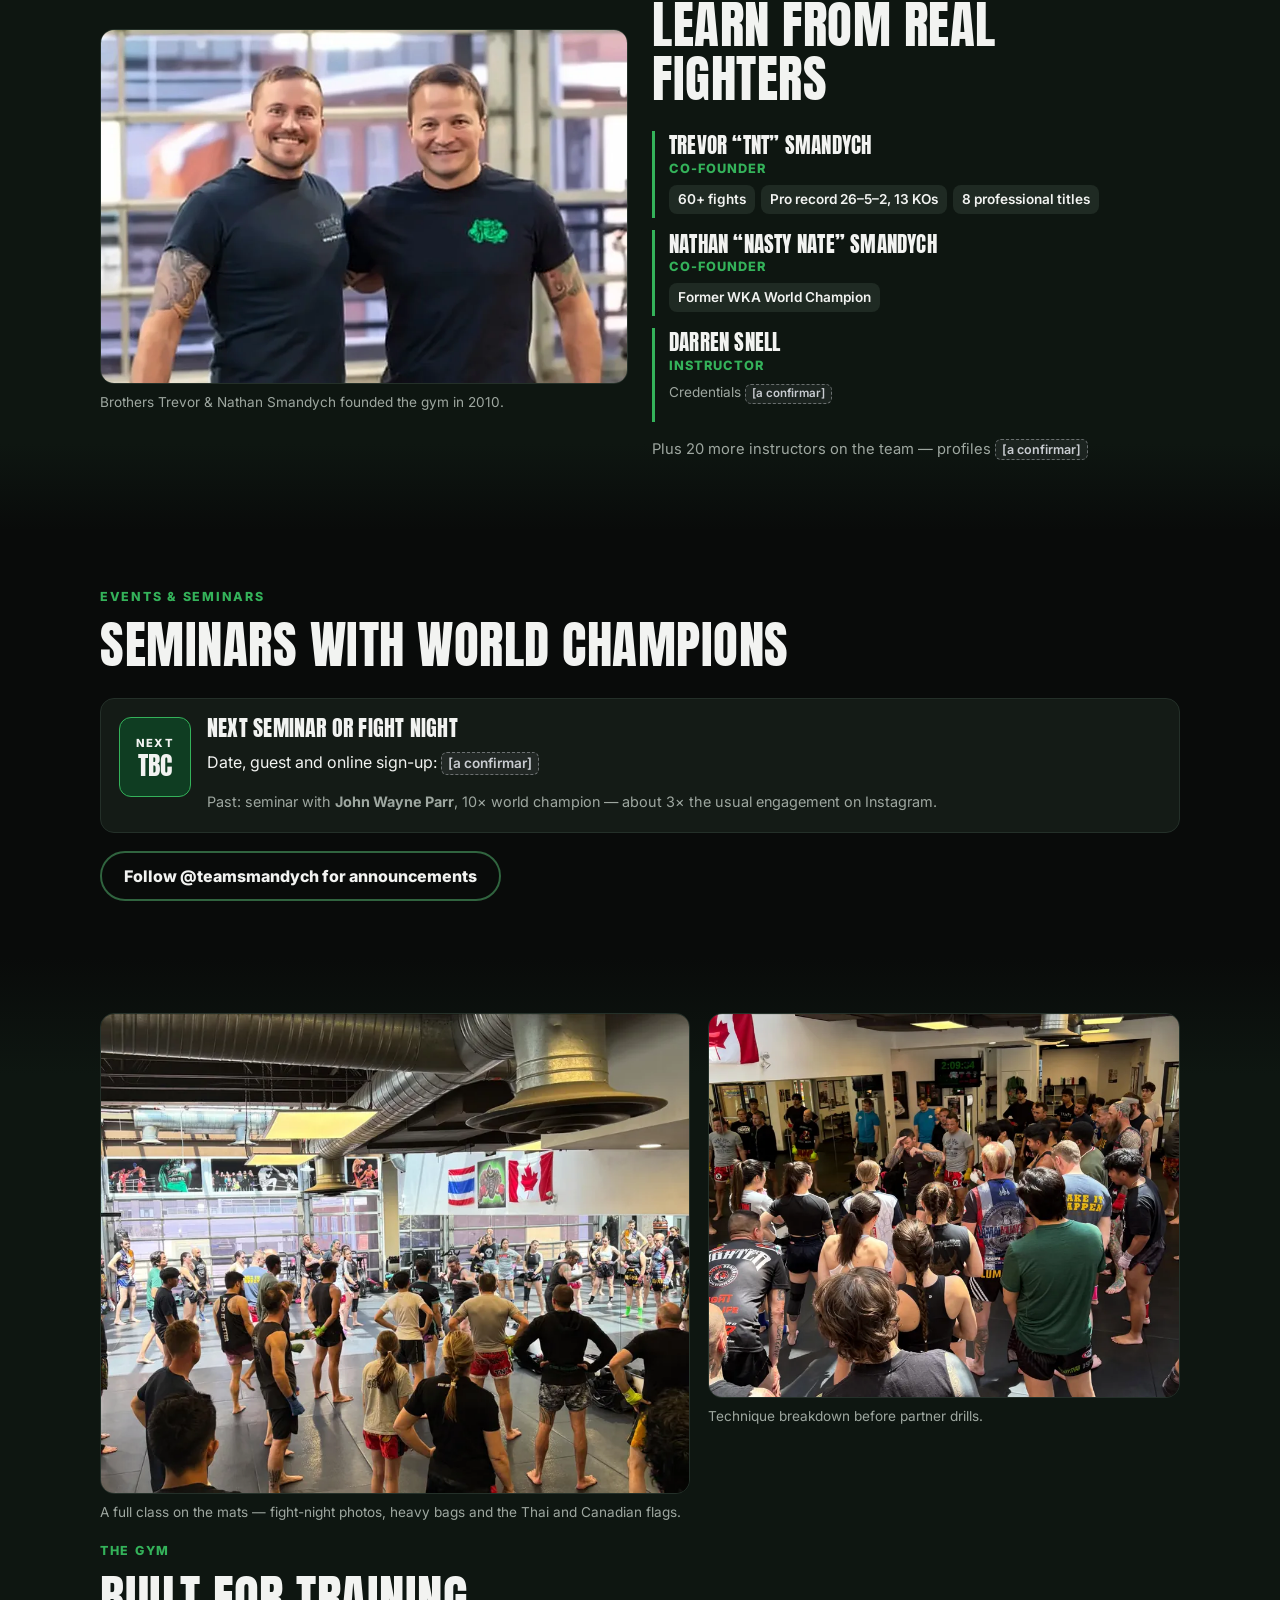
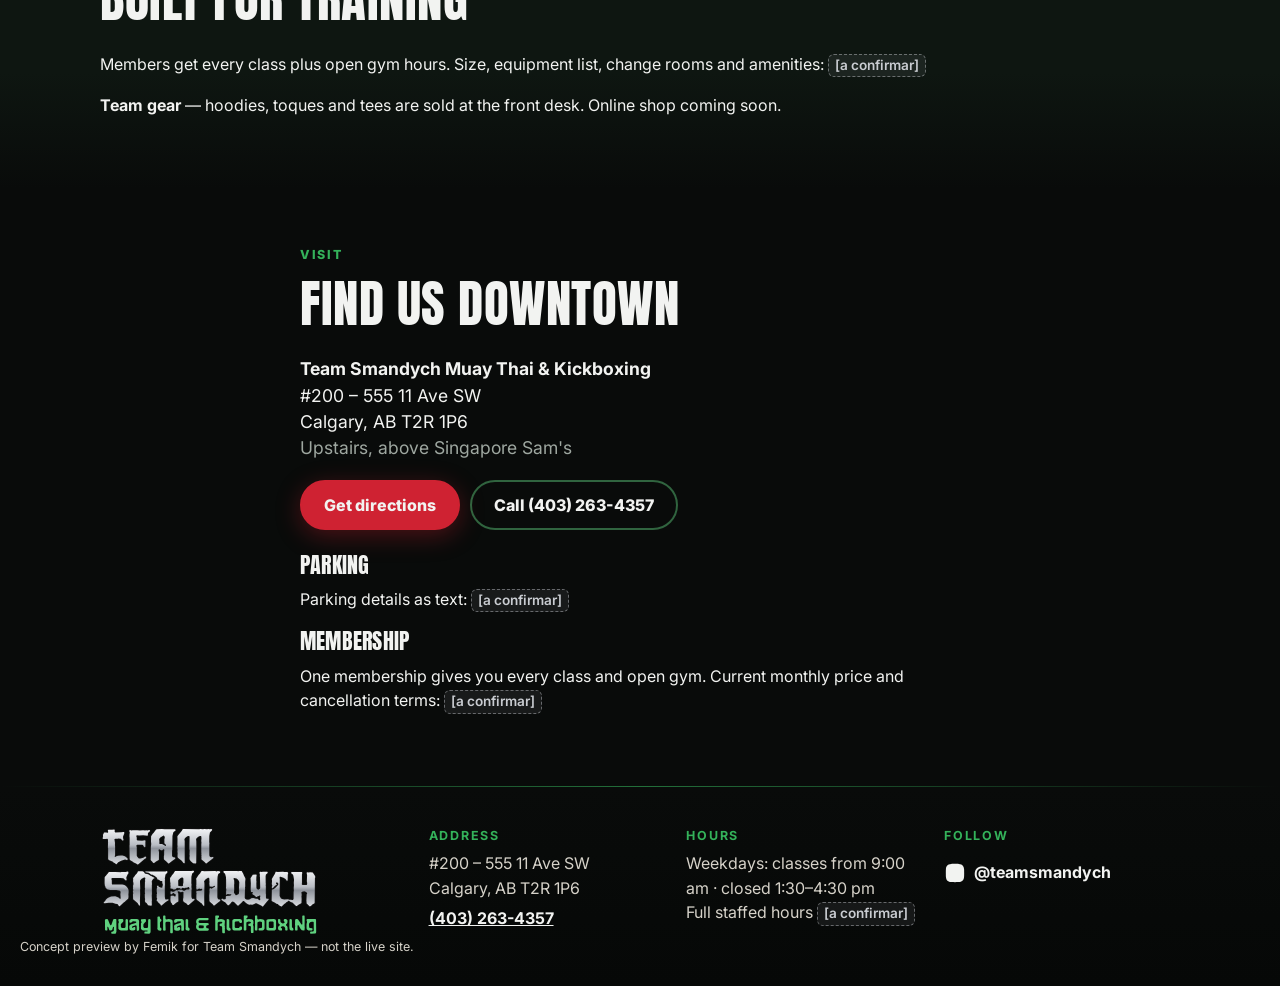
==== commit 288f070c: "Hero: full uncropped HD photo (up to 2400 px) instead of a stretched crop; soft gradients between gr" ====
--- a/index.html
+++ b/index.html
@@ -14,8 +14,8 @@
   <link rel="preconnect" href="https://fonts.googleapis.com">
   <link rel="preconnect" href="https://fonts.gstatic.com" crossorigin>
   <link href="https://fonts.googleapis.com/css2?family=Anton&family=Inter:wght@400;600;800&display=swap" rel="stylesheet">
-  <link rel="stylesheet" href="assets/css/styles.css?v=8">
-  <script src="assets/js/intro.js?v=8"></script>
+  <link rel="stylesheet" href="assets/css/styles.css?v=9">
+  <script src="assets/js/intro.js?v=9"></script>
 </head>
 <body>
   <!-- Intro: plays once per session; tap to skip (assets/js/intro.js) -->
@@ -60,9 +60,9 @@
     <!-- HERO -->
     <section class="hero">
       <figure class="hero__photo">
-        <img src="assets/img/hero-team-900.webp"
-             srcset="assets/img/hero-team-900.webp 900w, assets/img/hero-team-1600.webp 1600w"
-             sizes="(min-width:1000px) 56vw, 100vw" width="1600" height="963" fetchpriority="high"
+        <img src="assets/img/hero-team-full-1000.webp"
+             srcset="assets/img/hero-team-full-1000.webp 1000w, assets/img/hero-team-full-1600.webp 1600w, assets/img/hero-team-full-2400.webp 2400w"
+             sizes="(min-width:1000px) 55vw, 100vw" width="2400" height="1950" fetchpriority="high"
              alt="Team Smandych members of all ages on the mats, under the Thai and Canadian flags and the gym's elephant painting">
       </figure>
       <div class="hero__inner">
@@ -311,7 +311,7 @@
   <!-- Print-only week -->
   <section class="print-week" id="printWeek" aria-hidden="true"></section>
 
-  <script src="assets/js/data.js?v=8"></script>
-  <script src="assets/js/app.js?v=8"></script>
+  <script src="assets/js/data.js?v=9"></script>
+  <script src="assets/js/app.js?v=9"></script>
 </body>
 </html>
--- a/assets/css/styles.css
+++ b/assets/css/styles.css
@@ -41,14 +41,14 @@
 .btn svg{width:18px;height:18px}
 
 /* Contact strip */
-.strip{display:flex;justify-content:space-between;gap:12px;background:var(--green-deep);border-bottom:1px solid #1d5a33;font-size:.85rem;font-weight:600;padding:8px 16px}
+.strip{display:flex;justify-content:space-between;gap:12px;background:linear-gradient(90deg,#0d2a18 0%,#123b22 50%,#0d2a18 100%);font-size:.85rem;font-weight:600;padding:8px 16px}
 .strip__item{display:flex;align-items:center;gap:6px;text-decoration:none;min-height:28px}
 .strip__item svg{width:16px;height:16px;fill:currentColor;flex:none}
 .strip__item span{white-space:nowrap;overflow:hidden;text-overflow:ellipsis}
 .strip__phone{flex:none}
 
 /* Header */
-.header{position:sticky;top:0;z-index:30;display:flex;align-items:center;gap:12px;padding:8px 16px;background:rgba(11,11,11,.92);backdrop-filter:blur(10px);border-bottom:1px solid var(--line)}
+.header{position:sticky;top:0;z-index:30;display:flex;align-items:center;gap:12px;padding:8px 16px;background:linear-gradient(180deg,rgba(13,26,18,.95),rgba(9,11,10,.92));backdrop-filter:blur(10px);border-bottom:1px solid rgba(255,255,255,.05)}
 .brand{display:flex;align-items:center;gap:10px;text-decoration:none;margin-right:auto}
 .brand img{width:62px;height:auto}
 .brand__text{display:flex;flex-direction:column;line-height:1.05}
@@ -57,18 +57,18 @@
 .nav{display:none}
 .header__cta{display:none}
 
-/* Hero — real gym photo (HD) + headline on the brand-green glow */
+/* Hero — full, uncropped HD gym photo + headline on a soft green glow */
 .hero{position:relative;overflow:hidden;background:
-  radial-gradient(ellipse 90% 60% at 30% 0%,rgba(52,178,90,.42) 0%,rgba(15,61,34,.55) 38%,rgba(9,11,10,0) 72%),
+  radial-gradient(120% 70% at 50% 0%,rgba(31,110,58,.38) 0%,rgba(18,64,35,.22) 35%,rgba(9,11,10,0) 70%),
   var(--black)}
-.hero::before{content:"";position:absolute;inset:0;opacity:.18;pointer-events:none;
+.hero::before{content:"";position:absolute;inset:0;opacity:.12;pointer-events:none;
   background-image:url("data:image/svg+xml,%3Csvg xmlns='http://www.w3.org/2000/svg' width='160' height='160'%3E%3Cfilter id='n'%3E%3CfeTurbulence type='fractalNoise' baseFrequency='.85' numOctaves='2' stitchTiles='stitch'/%3E%3CfeColorMatrix values='0 0 0 0 1 0 0 0 0 1 0 0 0 0 1 0 0 0 .55 0'/%3E%3C/filter%3E%3Crect width='160' height='160' filter='url(%23n)'/%3E%3C/svg%3E")}
-.hero::after{content:"";position:absolute;left:0;right:0;bottom:0;height:6px;background:repeating-linear-gradient(90deg,transparent 0 10px,var(--green) 10px 14px,transparent 14px 24px);opacity:.5}
-.hero__photo{position:relative;margin:0;aspect-ratio:16/10;overflow:hidden;z-index:1}
-.hero__photo img{width:100%;height:100%;object-fit:cover;object-position:50% 40%}
-.hero__photo::after{content:"";position:absolute;inset:auto 0 0 0;height:45%;background:linear-gradient(180deg,rgba(9,11,10,0),var(--black))}
-.hero__inner{position:relative;z-index:2;padding:4px 20px 36px;max-width:1120px;margin:-28px auto 0;width:100%;display:grid;gap:8px}
-.hero h1{font-size:clamp(2.4rem,10.5vw,4.6rem);margin-bottom:.3em}
+.hero__photo{position:relative;margin:0;z-index:1}
+.hero__photo img{display:block;width:100%;height:auto;
+  -webkit-mask-image:linear-gradient(180deg,#000 72%,rgba(0,0,0,.6) 88%,transparent 100%);
+          mask-image:linear-gradient(180deg,#000 72%,rgba(0,0,0,.6) 88%,transparent 100%)}
+.hero__inner{position:relative;z-index:2;padding:0 20px 40px;max-width:1120px;margin:-30px auto 0;width:100%;display:grid;gap:8px}
+.hero h1{font-size:clamp(2.4rem,10.5vw,4.4rem);margin-bottom:.3em}
 .hero h1 em{font-style:normal;color:var(--green-hi)}
 .hero__lead{font-size:1.08rem;max-width:34em;color:#dfe5e0}
 .hero__ctas{display:flex;flex-wrap:wrap;gap:12px;margin:18px 0 26px}
@@ -83,9 +83,8 @@
 
 /* Sections */
 .section{padding:56px 0;position:relative}
-.section--dark{background:var(--ink);border-top:1px solid var(--line);border-bottom:1px solid var(--line)}
+.section--dark{background:linear-gradient(180deg,var(--black) 0%,#0e1611 14%,#0e1611 86%,var(--black) 100%)}
 /* thin Thai-inspired green rule */
-.section--dark::before{content:"";position:absolute;left:0;right:0;top:-1px;height:6px;background:repeating-linear-gradient(90deg,transparent 0 10px,var(--green) 10px 14px,transparent 14px 24px);opacity:.55}
 
 /* Schedule */
 .sched__head{display:flex;justify-content:space-between;align-items:flex-start;gap:12px;flex-wrap:wrap}
@@ -168,7 +167,7 @@
 .visit__badge{width:220px;justify-self:center;border-radius:50%}
 
 /* Footer */
-.footer{background:#070908;border-top:3px solid var(--green);padding:40px 0 24px}
+.footer{background:linear-gradient(180deg,var(--black),#060807);position:relative;padding:40px 0 24px}
 .footer__grid{display:grid;gap:22px}
 .footer__wm{width:220px}
 .footer h4{margin:0 0 6px;color:var(--green);font-size:.78rem;text-transform:uppercase;letter-spacing:.14em}
@@ -225,8 +224,6 @@
 @media (min-width:720px){
   .strip{justify-content:flex-end;gap:28px;padding:8px 32px}
   .header{padding:10px 32px}
-  .hero__inner{padding:40px 32px 56px;margin-top:-60px}
-  .hero__photo{aspect-ratio:21/9}
   .hero__ctas .btn--lg{flex:0 0 auto}
   .proof{max-width:560px}
   .cards{grid-template-columns:repeat(2,1fr)}
@@ -239,11 +236,14 @@
   .steps{grid-template-columns:repeat(3,1fr)}
 }
 @media (min-width:1000px){
-  .hero{display:flex;align-items:center;min-height:min(78vh,700px)}
-  .hero__photo{aspect-ratio:auto;position:absolute;right:0;top:0;bottom:0;width:56%}
-  .hero__photo img{object-position:18% 60%}
-  .hero__photo::after{inset:0 auto 0 0;width:30%;height:auto;background:linear-gradient(90deg,var(--black),rgba(9,11,10,0))}
-  .hero__inner{margin:0;padding:64px 0 64px 48px;max-width:42%}
+  .hero{display:grid;grid-template-columns:minmax(0,.9fr) minmax(0,1.1fr);align-items:center;gap:0 32px;padding:48px 40px 56px;
+    background:radial-gradient(70% 90% at 75% 45%,rgba(31,110,58,.34) 0%,rgba(18,64,35,.18) 40%,rgba(9,11,10,0) 75%),
+               radial-gradient(50% 60% at 10% 10%,rgba(31,110,58,.18),rgba(9,11,10,0) 70%),var(--black)}
+  .hero__photo{grid-column:2;grid-row:1}
+  .hero__photo img{border-radius:22px;box-shadow:0 30px 80px rgba(0,0,0,.55),0 0 0 1px rgba(255,255,255,.04);
+    -webkit-mask-image:none;mask-image:none}
+  .hero__inner{grid-column:1;grid-row:1;margin:0;padding:0;max-width:560px}
+  .hero h1{font-size:clamp(2.8rem,4.6vw,4.4rem)}
   body{padding-bottom:0}
   .dock{display:none}
   .nav{display:flex;gap:22px}
@@ -290,3 +290,5 @@
 .intro.is-nudge .intro__wall{animation:introNudge .22s ease-in-out}
 @keyframes introNudge{30%{transform:translateX(-3px)}60%{transform:translateX(3px)}}
 .intro.is-reduced .intro__wall{display:none}
+
+.footer::before{content:"";position:absolute;left:0;right:0;top:0;height:1px;background:linear-gradient(90deg,transparent,rgba(52,178,90,.6),transparent)}
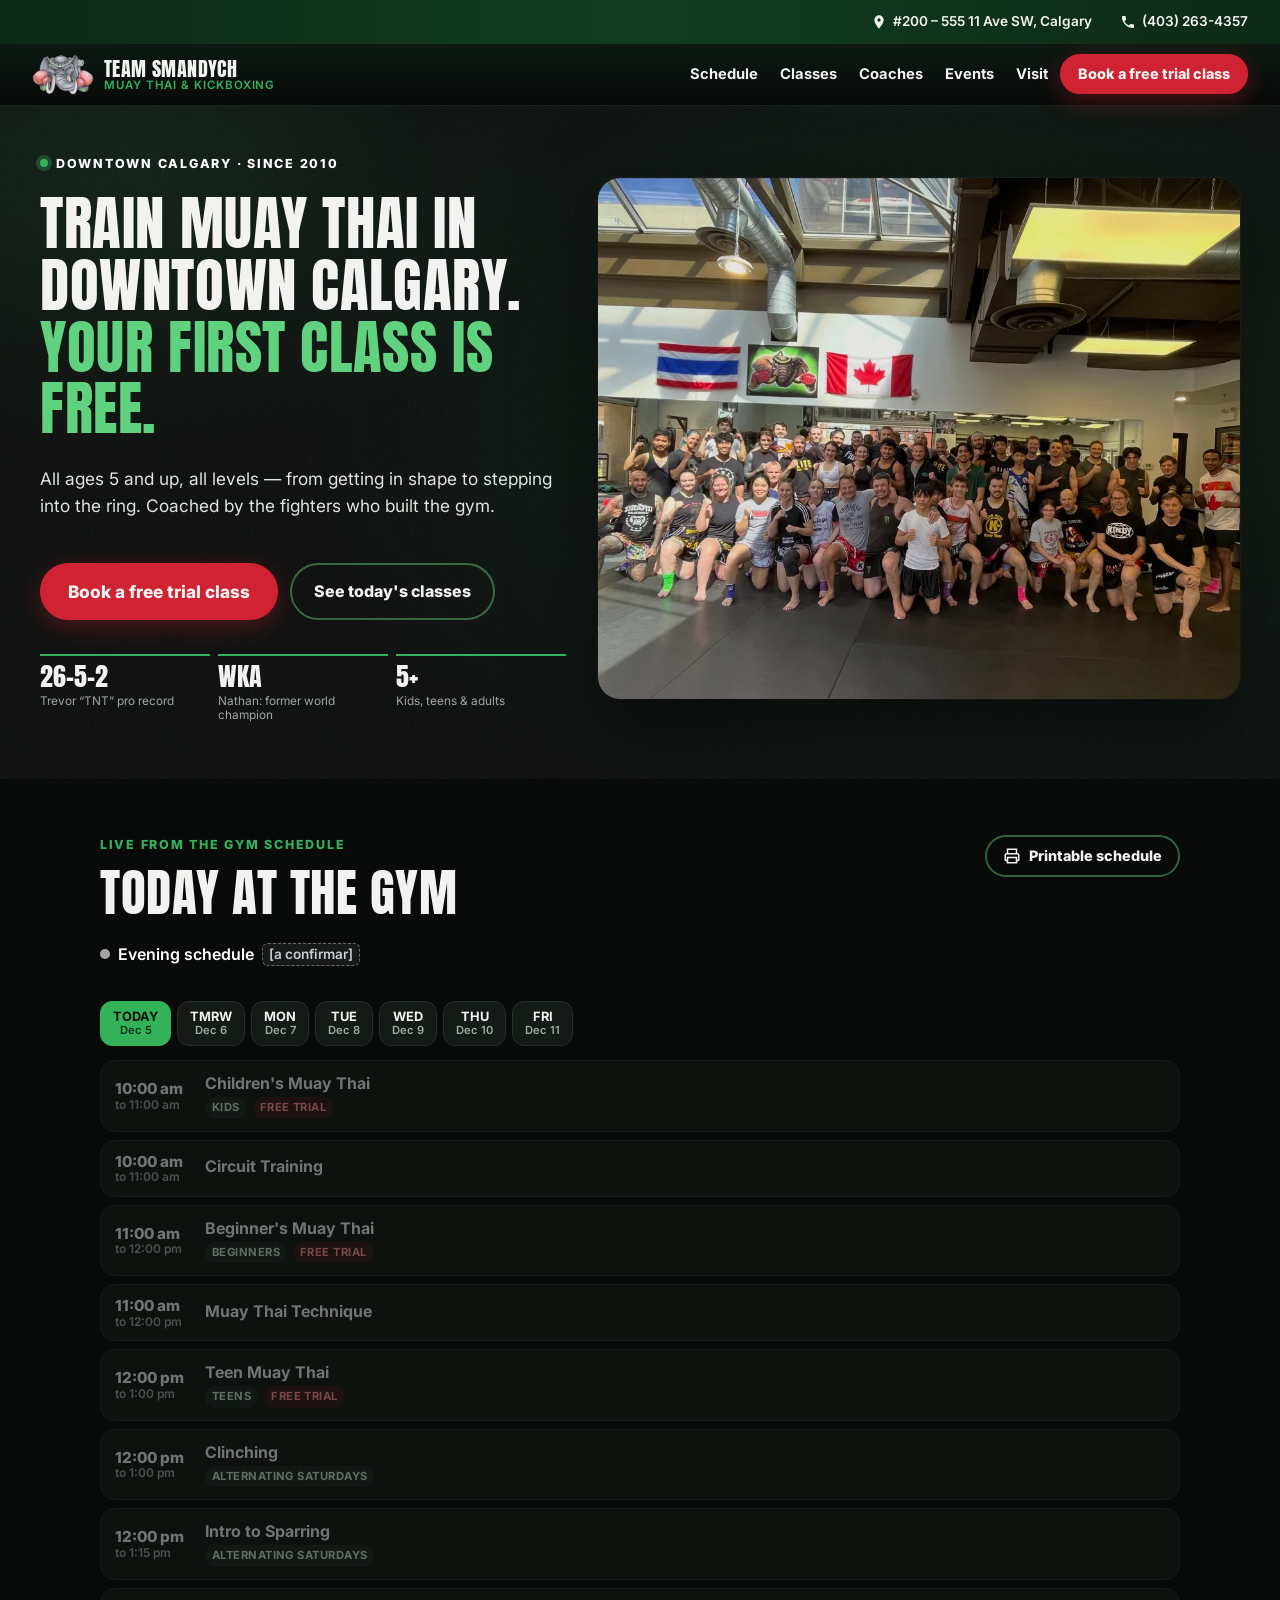
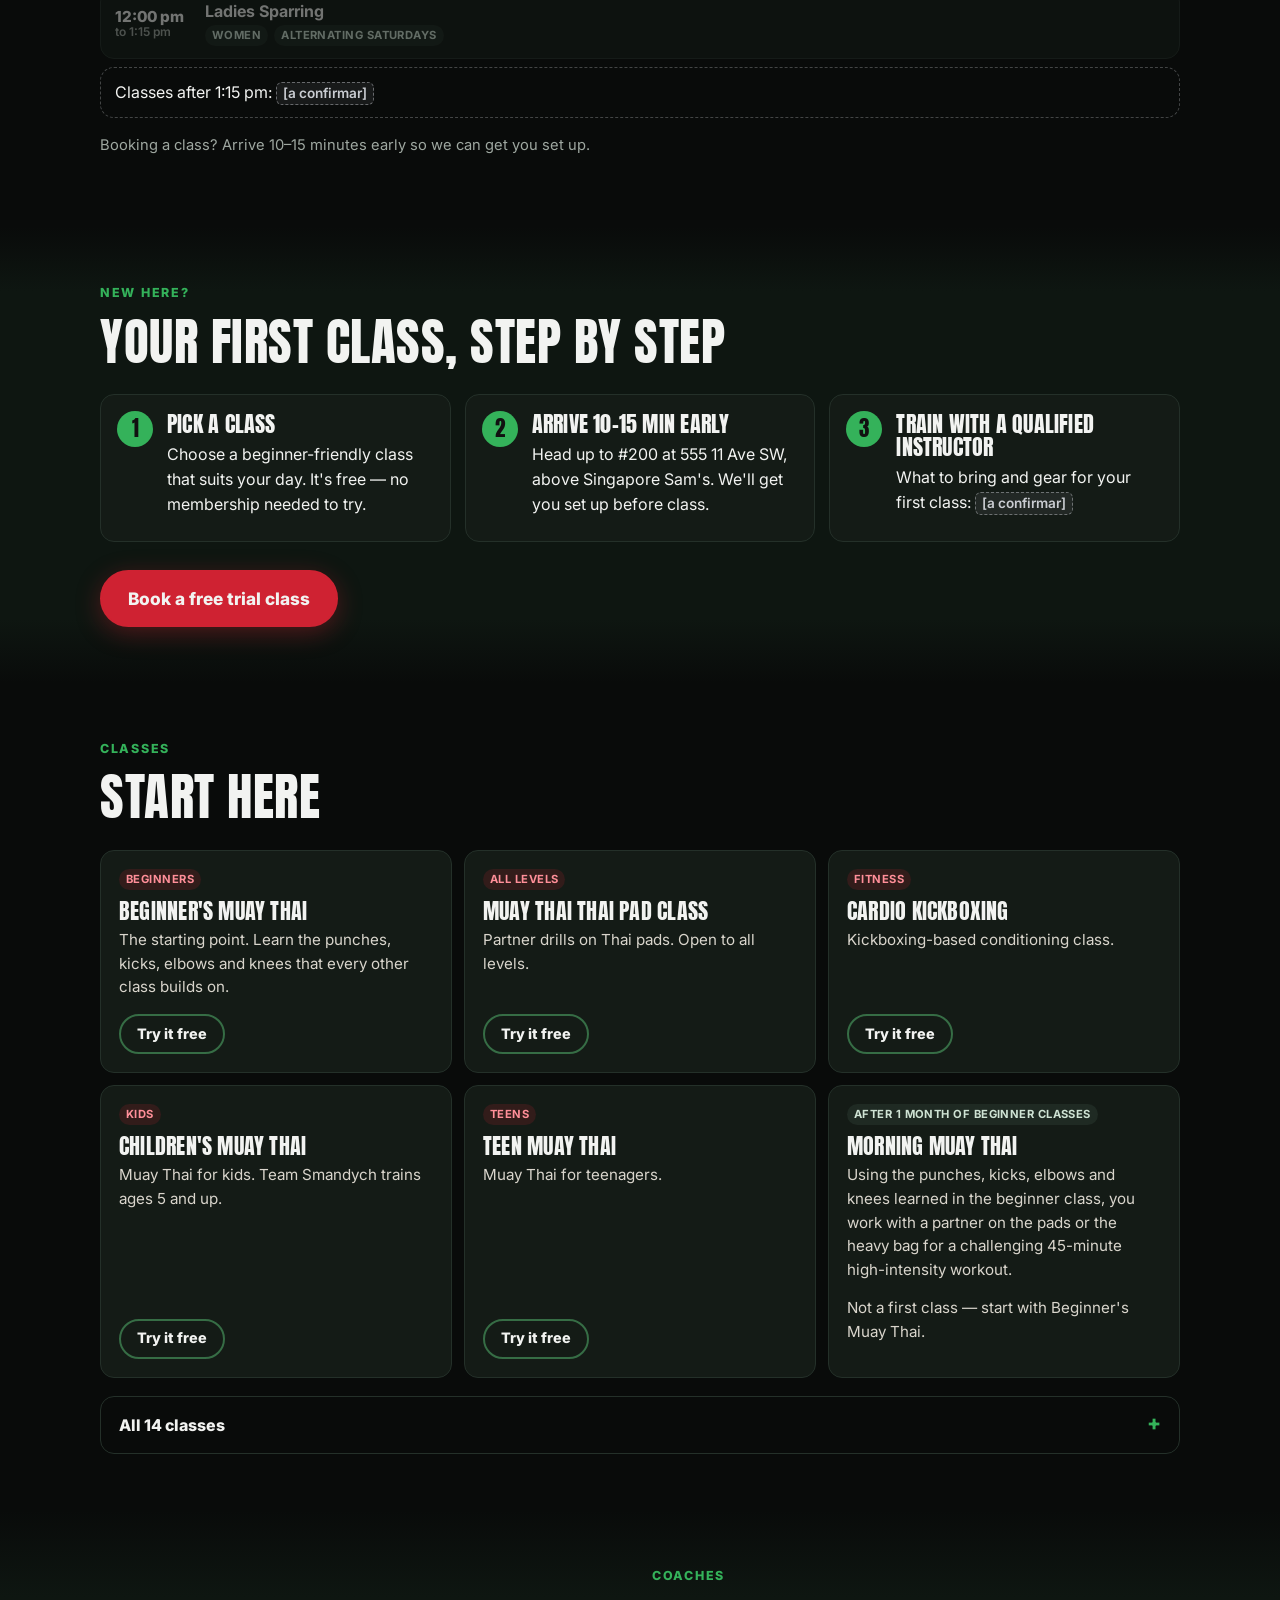
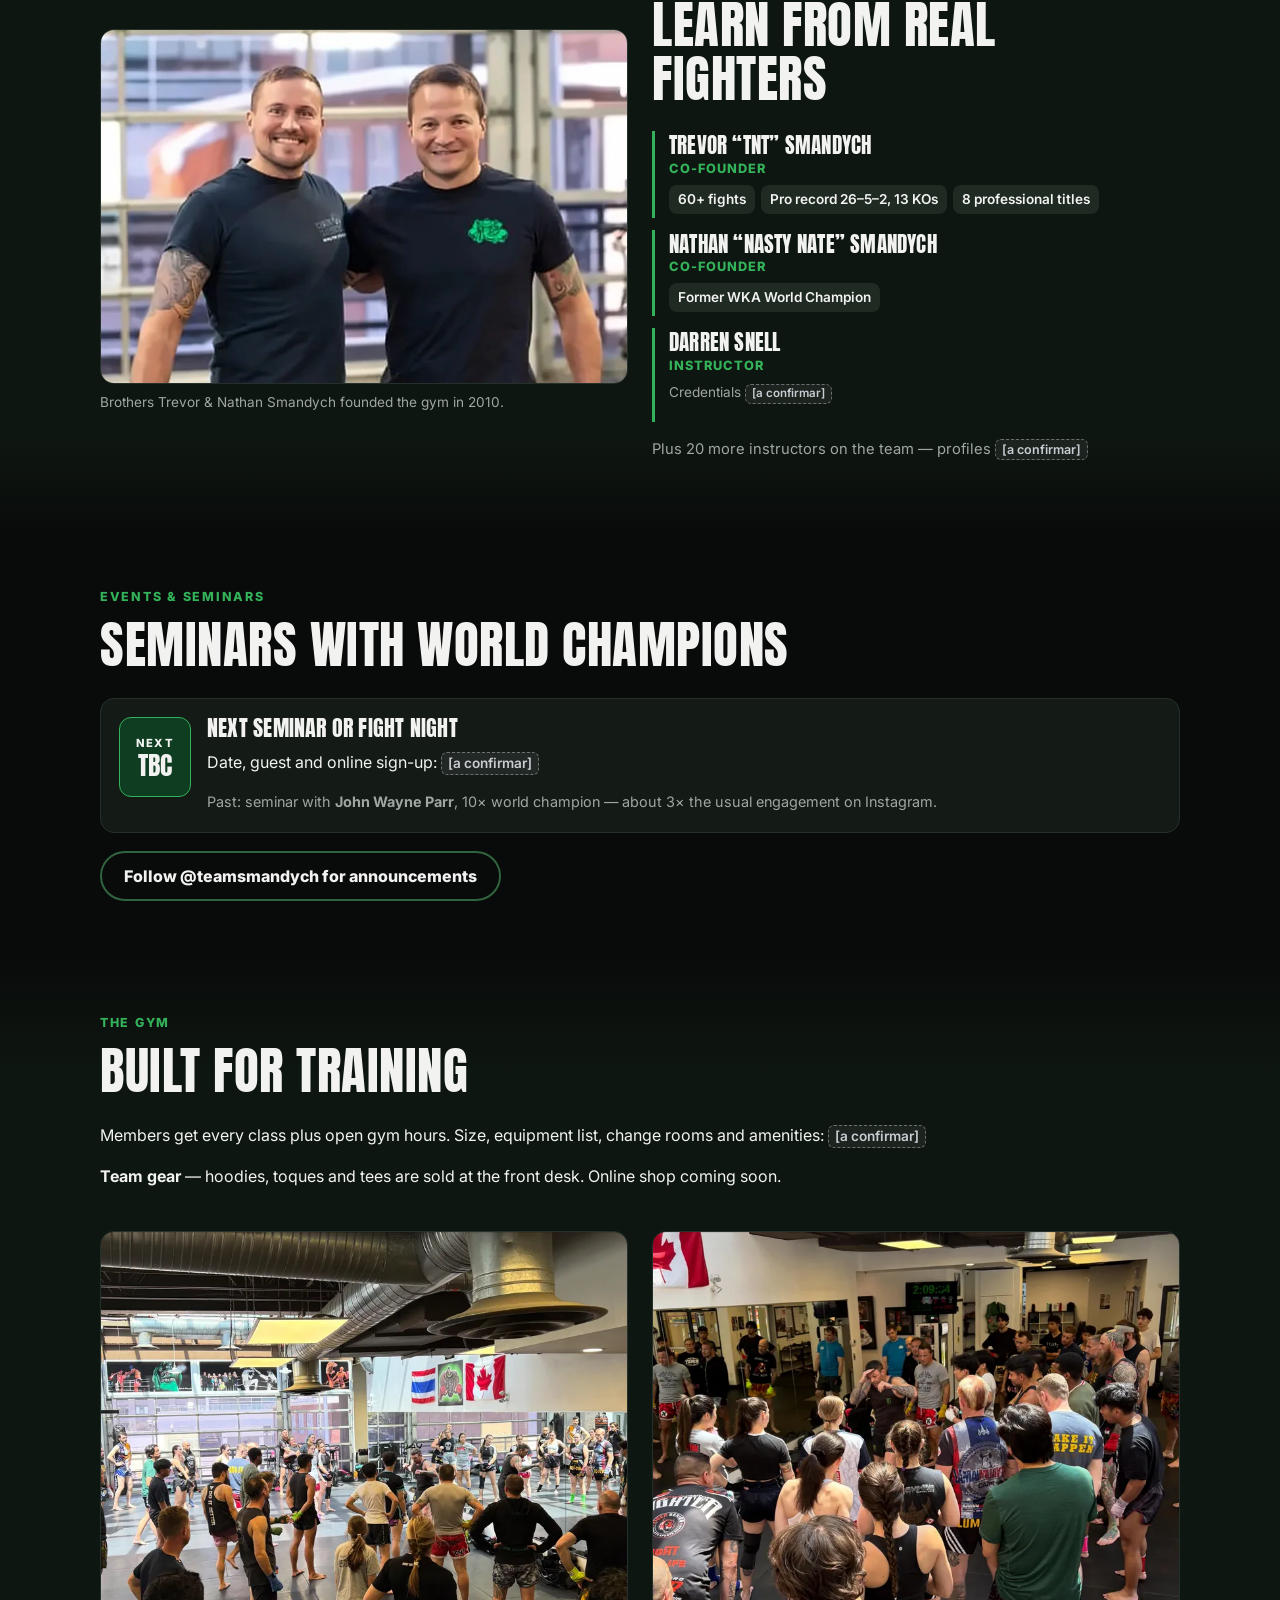
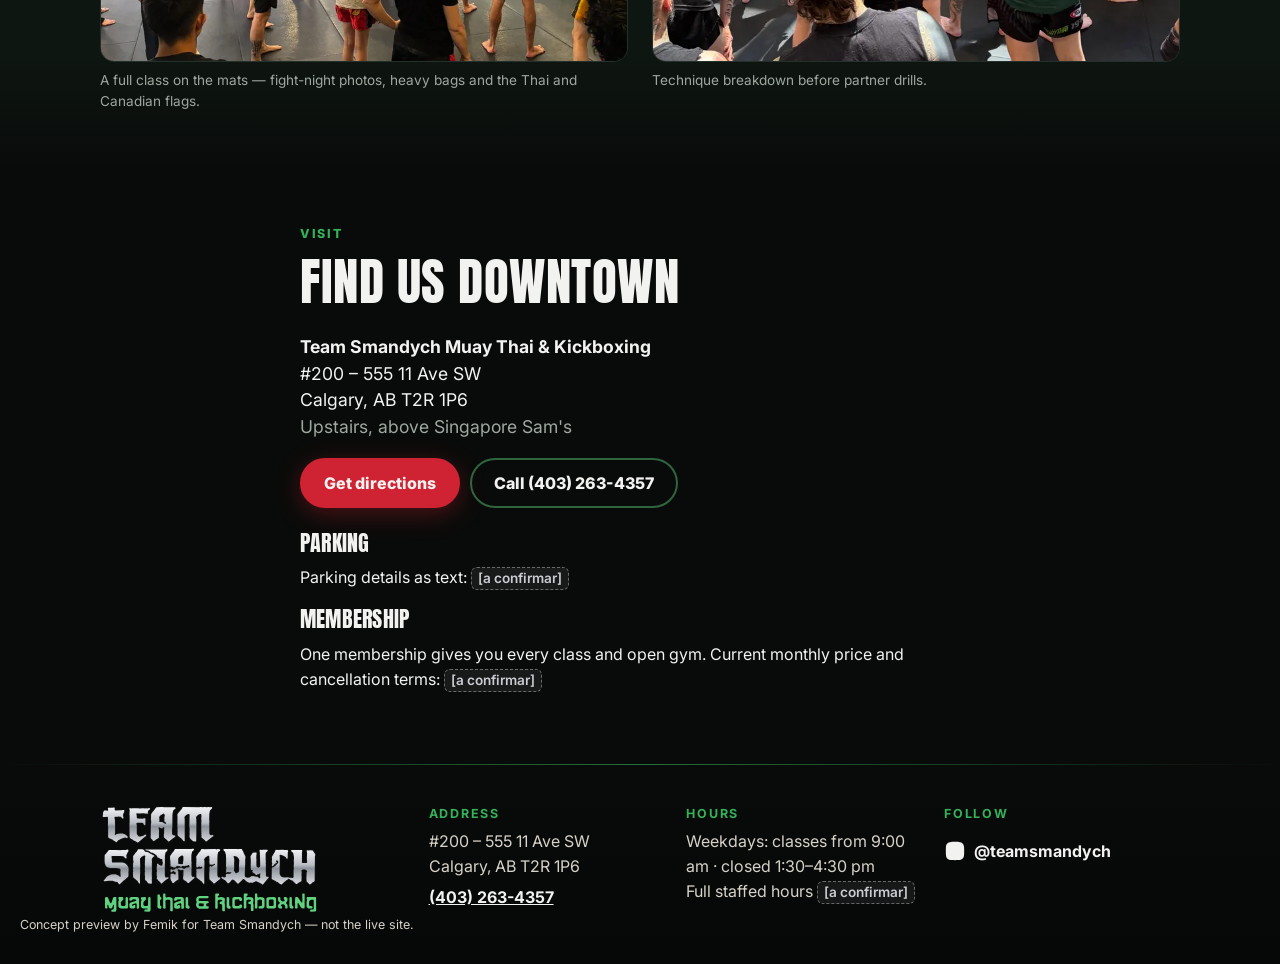
==== commit bf422bf4: "Gym section: two photos at equal size, heading above the grid Co-Authored-By: Claude Opus 5.5 <norep" ====
--- a/index.html
+++ b/index.html
@@ -14,8 +14,8 @@
   <link rel="preconnect" href="https://fonts.googleapis.com">
   <link rel="preconnect" href="https://fonts.gstatic.com" crossorigin>
   <link href="https://fonts.googleapis.com/css2?family=Anton&family=Inter:wght@400;600;800&display=swap" rel="stylesheet">
-  <link rel="stylesheet" href="assets/css/styles.css?v=9">
-  <script src="assets/js/intro.js?v=9"></script>
+  <link rel="stylesheet" href="assets/css/styles.css?v=10">
+  <script src="assets/js/intro.js?v=10"></script>
 </head>
 <body>
   <!-- Intro: plays once per session; tap to skip (assets/js/intro.js) -->
@@ -174,14 +174,14 @@
         <figure>
           <img src="assets/img/gym-class-floor-800.webp"
                srcset="assets/img/gym-class-floor-800.webp 800w, assets/img/gym-class-floor-1400.webp 1400w"
-               sizes="(min-width:720px) 60vw, 100vw" width="1400" height="1141" loading="lazy"
+               sizes="(min-width:720px) 50vw, 100vw" width="1400" height="1141" loading="lazy"
                alt="A full class on the mats, with fight-night photos, heavy bags and the Thai and Canadian flags on the walls">
           <figcaption>A full class on the mats — fight-night photos, heavy bags and the Thai and Canadian flags.</figcaption>
         </figure>
         <figure>
           <img src="assets/img/coach-technique-800.webp"
                srcset="assets/img/coach-technique-800.webp 800w, assets/img/coach-technique-1400.webp 1400w"
-               sizes="(min-width:720px) 40vw, 100vw" width="1400" height="1141" loading="lazy"
+               sizes="(min-width:720px) 50vw, 100vw" width="1400" height="1141" loading="lazy"
                alt="A coach demonstrating technique to a large group of students">
           <figcaption>Technique breakdown before partner drills.</figcaption>
         </figure>
@@ -311,7 +311,7 @@
   <!-- Print-only week -->
   <section class="print-week" id="printWeek" aria-hidden="true"></section>
 
-  <script src="assets/js/data.js?v=9"></script>
-  <script src="assets/js/app.js?v=9"></script>
+  <script src="assets/js/data.js?v=10"></script>
+  <script src="assets/js/app.js?v=10"></script>
 </body>
 </html>
--- a/assets/css/styles.css
+++ b/assets/css/styles.css
@@ -157,7 +157,8 @@
 /* Facility */
 .facility{display:grid;gap:18px}
 .facility figure{margin:0}
-.facility img{width:100%}
+.facility__text{order:-1}
+.facility img{width:100%;aspect-ratio:4096/3339;object-fit:cover}
 
 /* Visit */
 .visit{display:grid;gap:24px;align-items:start;max-width:720px}
@@ -229,8 +230,8 @@
   .cards{grid-template-columns:repeat(2,1fr)}
   .all-classes ul{columns:2}
   .coaches{grid-template-columns:1fr 1fr;align-items:center}
-  .facility{grid-template-columns:1.25fr 1fr;align-items:start}
-  .facility__text{grid-column:1/-1}
+  .facility{grid-template-columns:1fr 1fr;align-items:start;column-gap:24px}
+  .facility__text{grid-column:1/-1;order:-1;margin-bottom:8px}
   .footer__grid{grid-template-columns:1.3fr 1fr 1fr 1fr}
   .sheet__panel{left:50%;right:auto;bottom:50%;transform:translate(-50%,50%);width:min(520px,94vw);border-radius:22px;animation:none}
   .steps{grid-template-columns:repeat(3,1fr)}
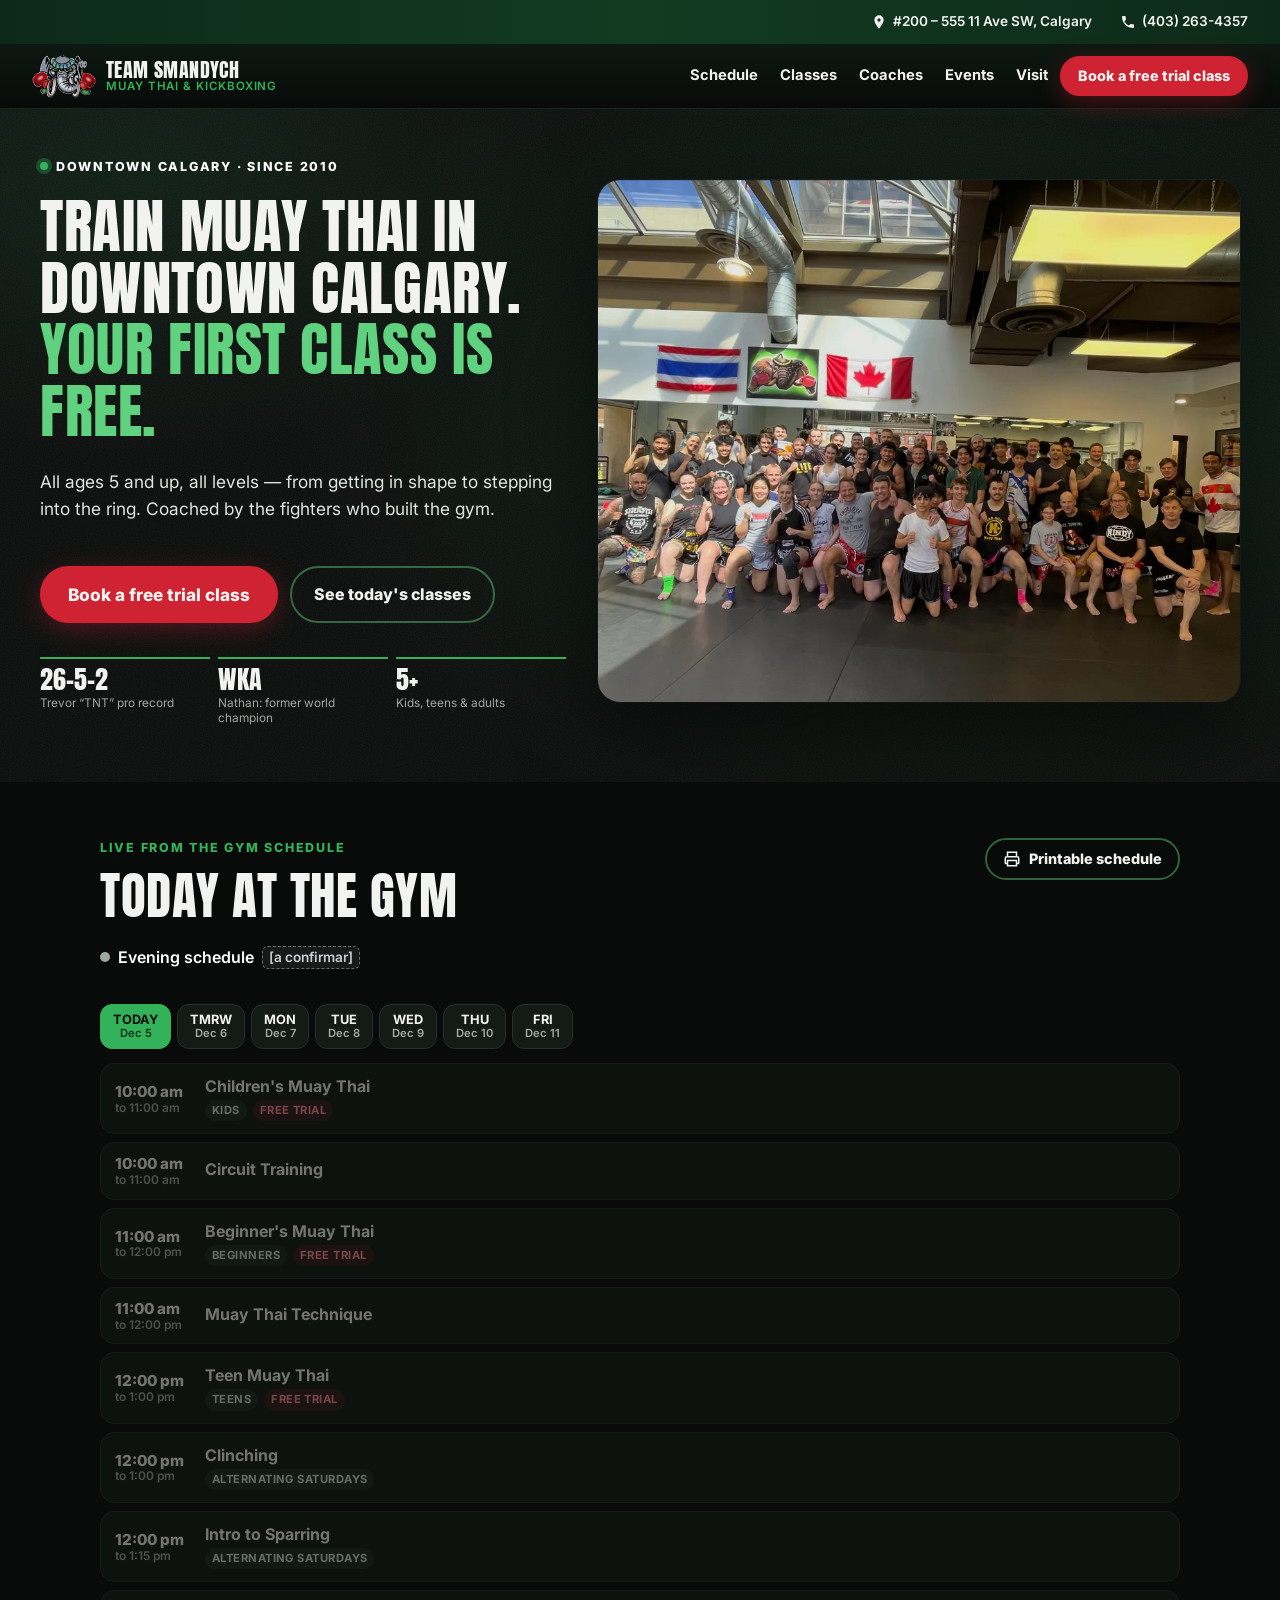
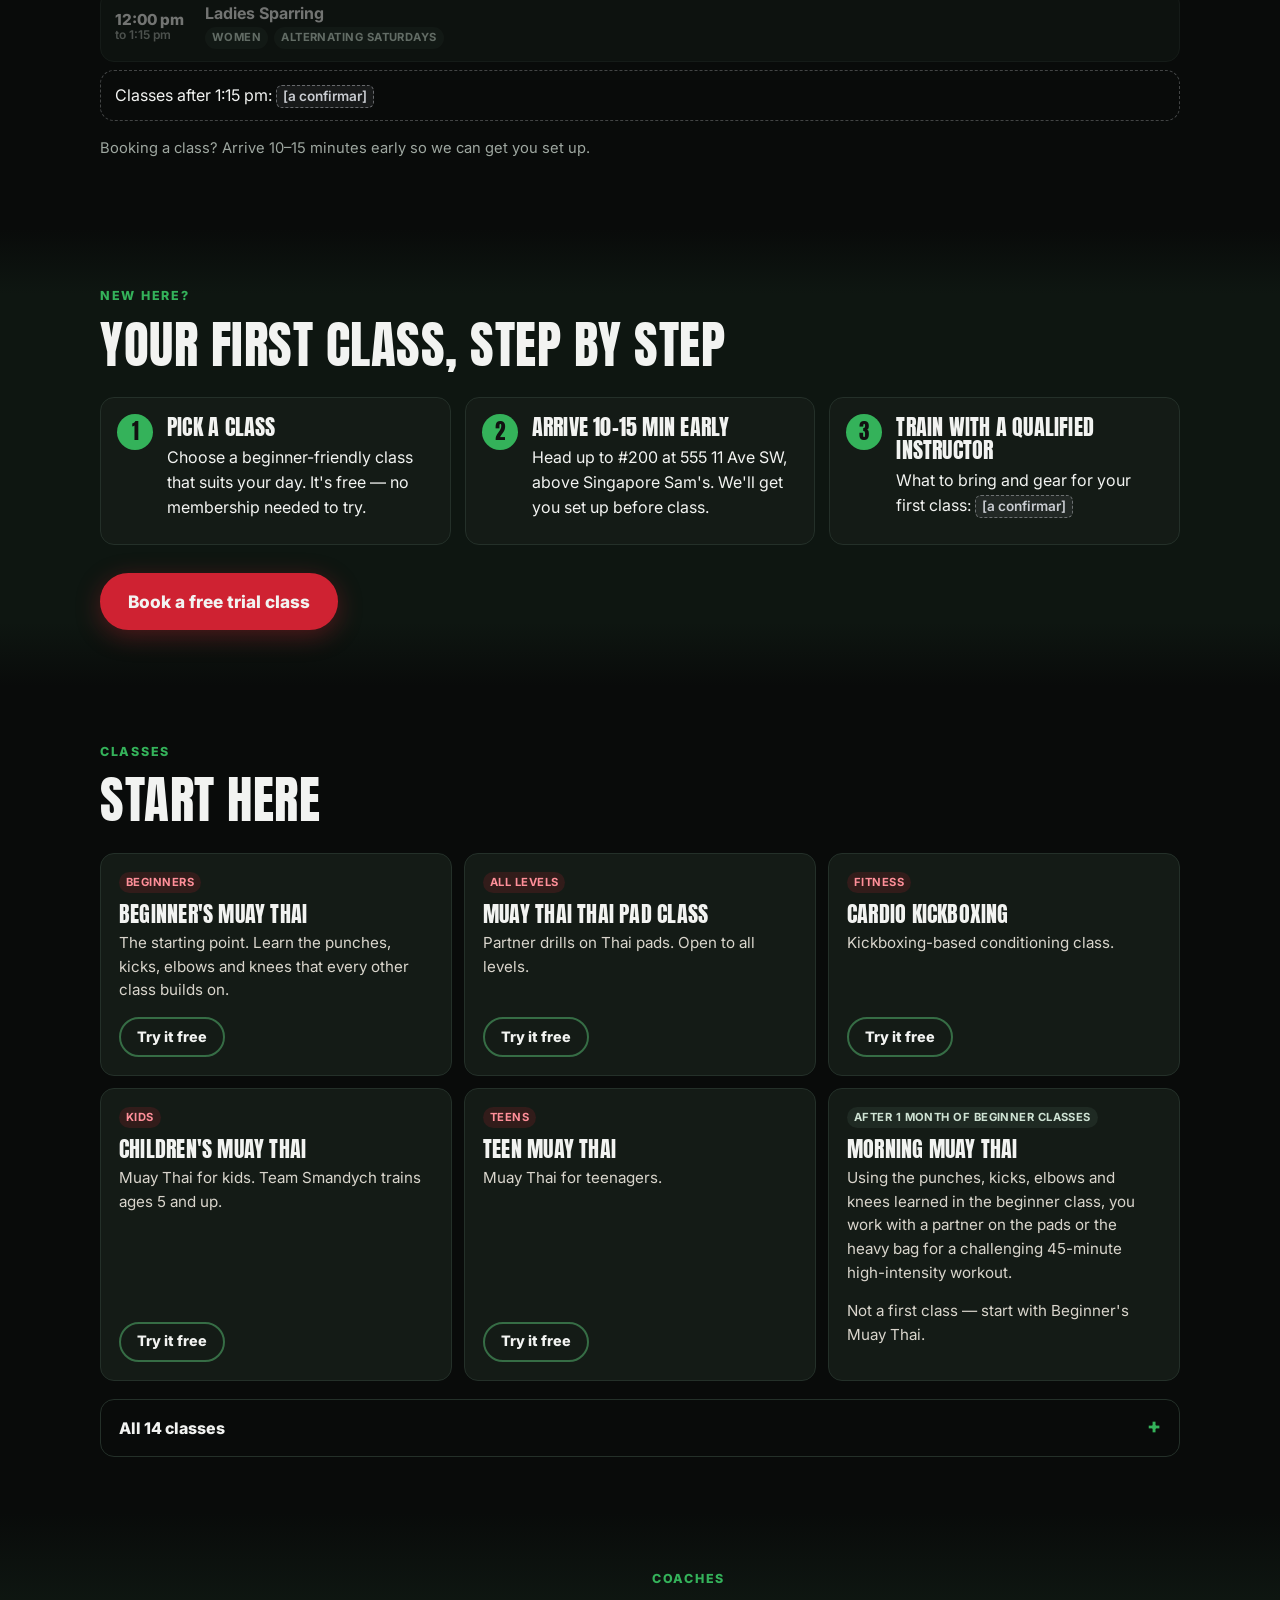
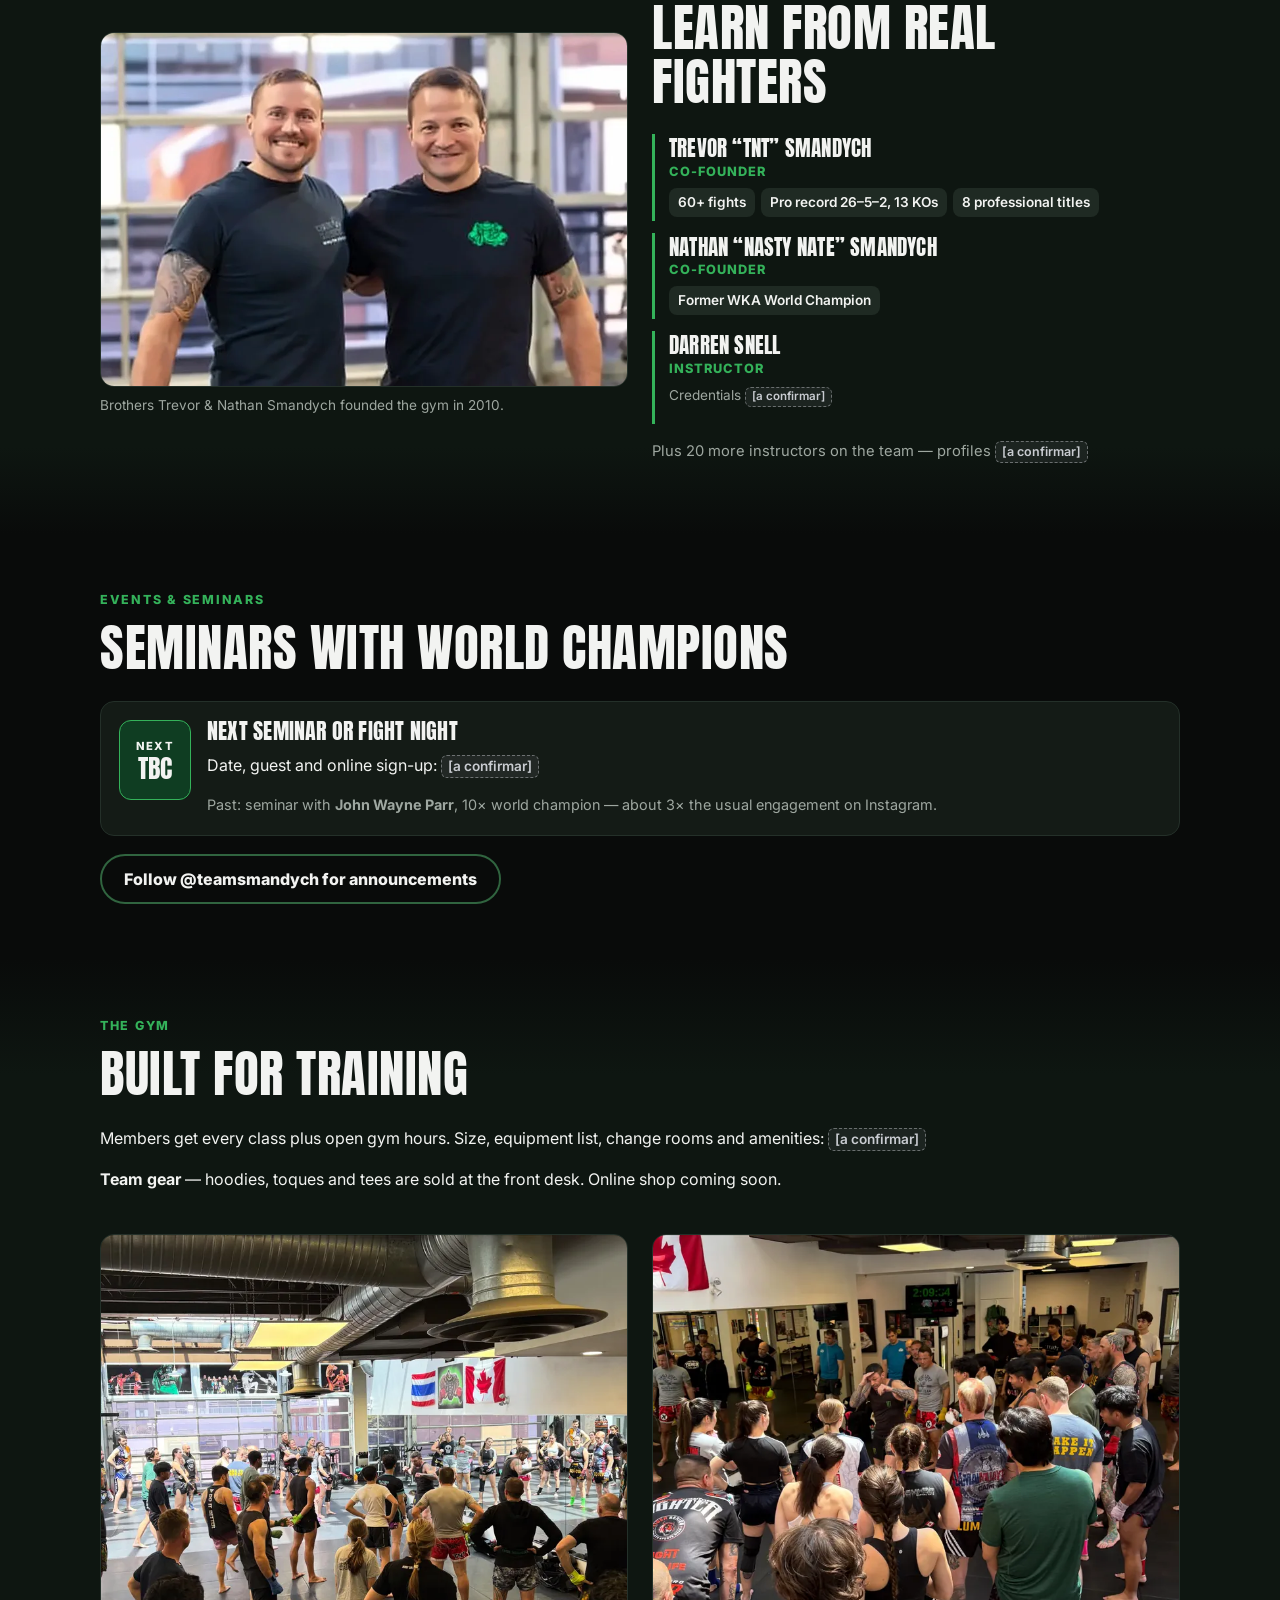
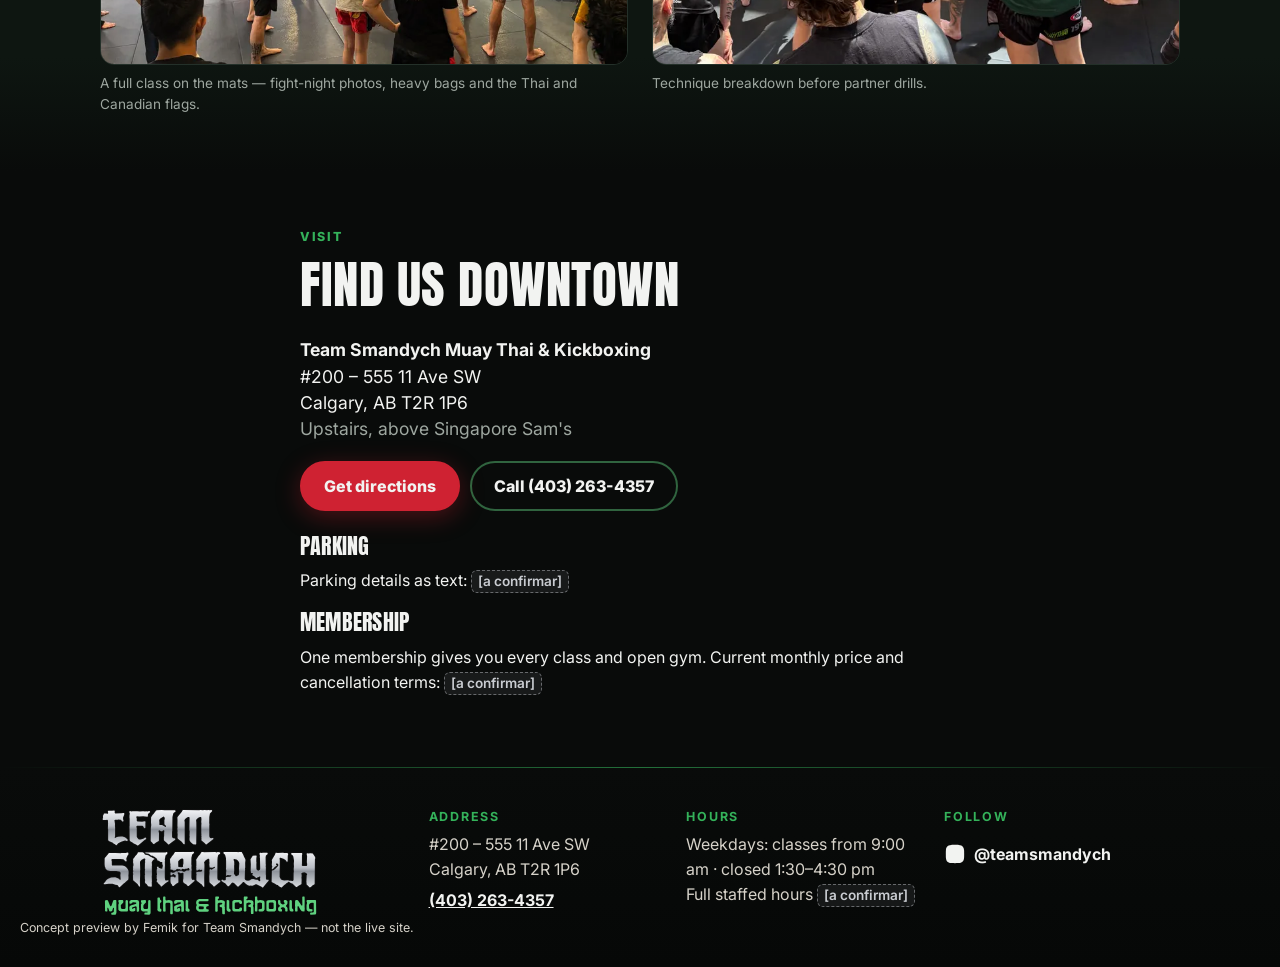
==== commit e5dd4d0a: "Official elephant logo everywhere (intro, header, favicon/app icon); brand kit rebuilt from it Co-Au" ====
--- a/index.html
+++ b/index.html
@@ -14,15 +14,15 @@
   <link rel="preconnect" href="https://fonts.googleapis.com">
   <link rel="preconnect" href="https://fonts.gstatic.com" crossorigin>
   <link href="https://fonts.googleapis.com/css2?family=Anton&family=Inter:wght@400;600;800&display=swap" rel="stylesheet">
-  <link rel="stylesheet" href="assets/css/styles.css?v=10">
-  <script src="assets/js/intro.js?v=10"></script>
+  <link rel="stylesheet" href="assets/css/styles.css?v=11">
+  <script src="assets/js/intro.js?v=11"></script>
 </head>
 <body>
   <!-- Intro: plays once per session; tap to skip (assets/js/intro.js) -->
   <div class="intro" id="intro" aria-hidden="true">
     <div class="intro__glow"></div>
     <div class="intro__box">
-      <img class="intro__logo" src="assets/img/emblem.webp" width="330" height="216" alt="">
+      <img class="intro__logo" src="assets/img/emblem.webp" srcset="assets/img/emblem.webp 900w, assets/img/emblem-2x.webp 1800w" sizes="212px" width="900" height="612" alt="">
       <div class="intro__wall"></div>
     </div>
   </div>
@@ -43,7 +43,7 @@
 
   <header class="header" id="top">
     <a class="brand" href="#top" aria-label="Team Smandych home">
-      <img src="assets/img/emblem.webp" width="330" height="216" alt="">
+      <img src="assets/img/emblem.webp" width="900" height="612" alt="">
       <span class="brand__text"><b>Team Smandych</b><small>Muay Thai &amp; Kickboxing</small></span>
     </a>
     <nav class="nav" aria-label="Main">
@@ -311,7 +311,7 @@
   <!-- Print-only week -->
   <section class="print-week" id="printWeek" aria-hidden="true"></section>
 
-  <script src="assets/js/data.js?v=10"></script>
-  <script src="assets/js/app.js?v=10"></script>
+  <script src="assets/js/data.js?v=11"></script>
+  <script src="assets/js/app.js?v=11"></script>
 </body>
 </html>
--- a/assets/css/styles.css
+++ b/assets/css/styles.css
@@ -50,7 +50,7 @@
 /* Header */
 .header{position:sticky;top:0;z-index:30;display:flex;align-items:center;gap:12px;padding:8px 16px;background:linear-gradient(180deg,rgba(13,26,18,.95),rgba(9,11,10,.92));backdrop-filter:blur(10px);border-bottom:1px solid rgba(255,255,255,.05)}
 .brand{display:flex;align-items:center;gap:10px;text-decoration:none;margin-right:auto}
-.brand img{width:62px;height:auto}
+.brand img{width:64px;height:auto}
 .brand__text{display:flex;flex-direction:column;line-height:1.05}
 .brand__text b{font-family:var(--display);font-weight:400;font-size:1.25rem;text-transform:uppercase;letter-spacing:.02em}
 .brand__text small{color:var(--green);font-size:.72rem;font-weight:600;text-transform:uppercase;letter-spacing:.08em}
@@ -275,8 +275,8 @@
 .intro-on .intro{display:flex;position:fixed;inset:0;z-index:100;align-items:center;justify-content:center;background:var(--black);cursor:pointer;transition:opacity .4s ease}
 .intro-on body{overflow:hidden}
 .intro.is-out{opacity:0;pointer-events:none}
-.intro__box{position:relative;width:216px;height:150px}
-.intro__logo{position:absolute;inset:0;margin:auto;width:200px;height:auto;opacity:0;transform:scale(.9);transition:opacity .45s ease,transform .6s cubic-bezier(.2,1.3,.4,1);
+.intro__box{position:relative;width:216px;height:156px}
+.intro__logo{position:absolute;left:50%;top:50%;margin:-72px 0 0 -106px;width:212px;height:auto;opacity:0;transform:scale(.9);transition:opacity .45s ease,transform .6s cubic-bezier(.2,1.3,.4,1);
   filter:drop-shadow(0 8px 18px rgba(0,0,0,.6))}
 .intro__glow{position:absolute;left:50%;top:50%;width:320px;height:320px;margin:-160px 0 0 -160px;border-radius:50%;opacity:0;transition:opacity .6s ease;
   background:radial-gradient(circle,rgba(52,178,90,.28),rgba(52,178,90,0) 65%)}
